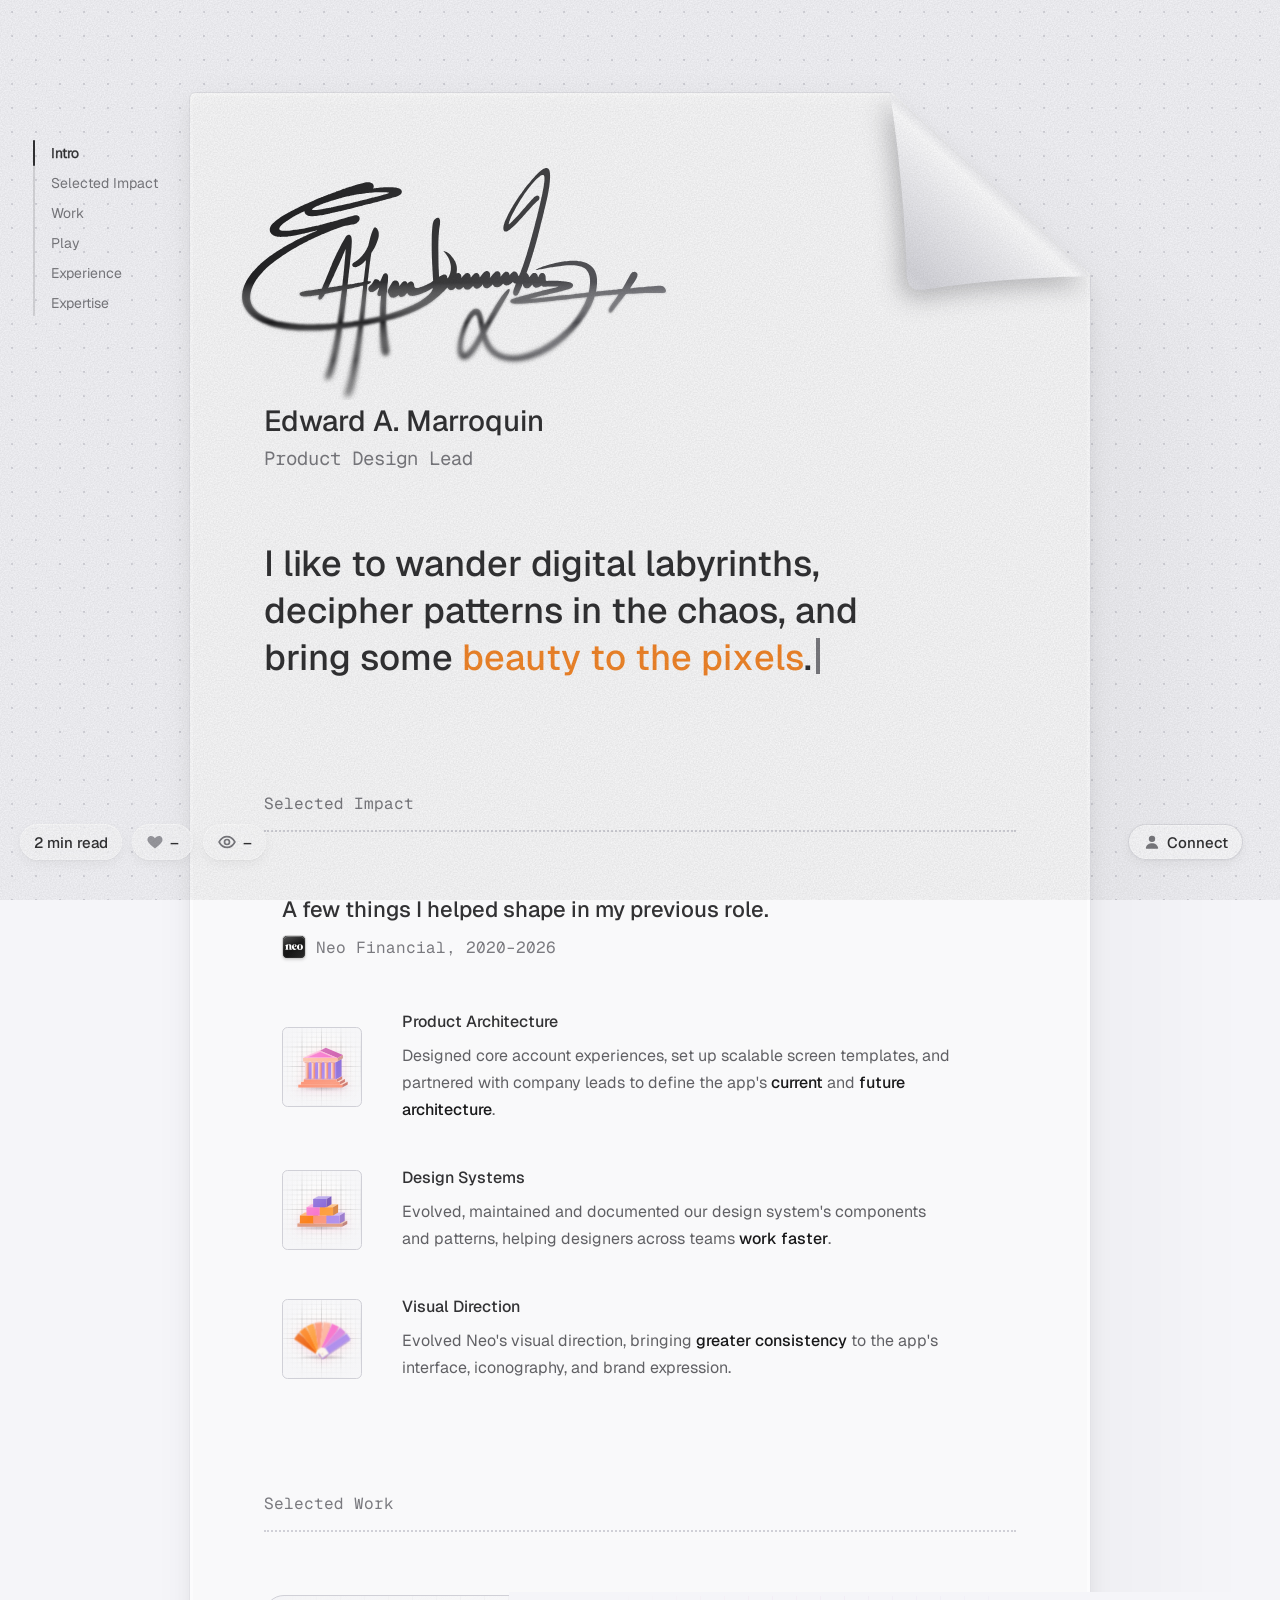
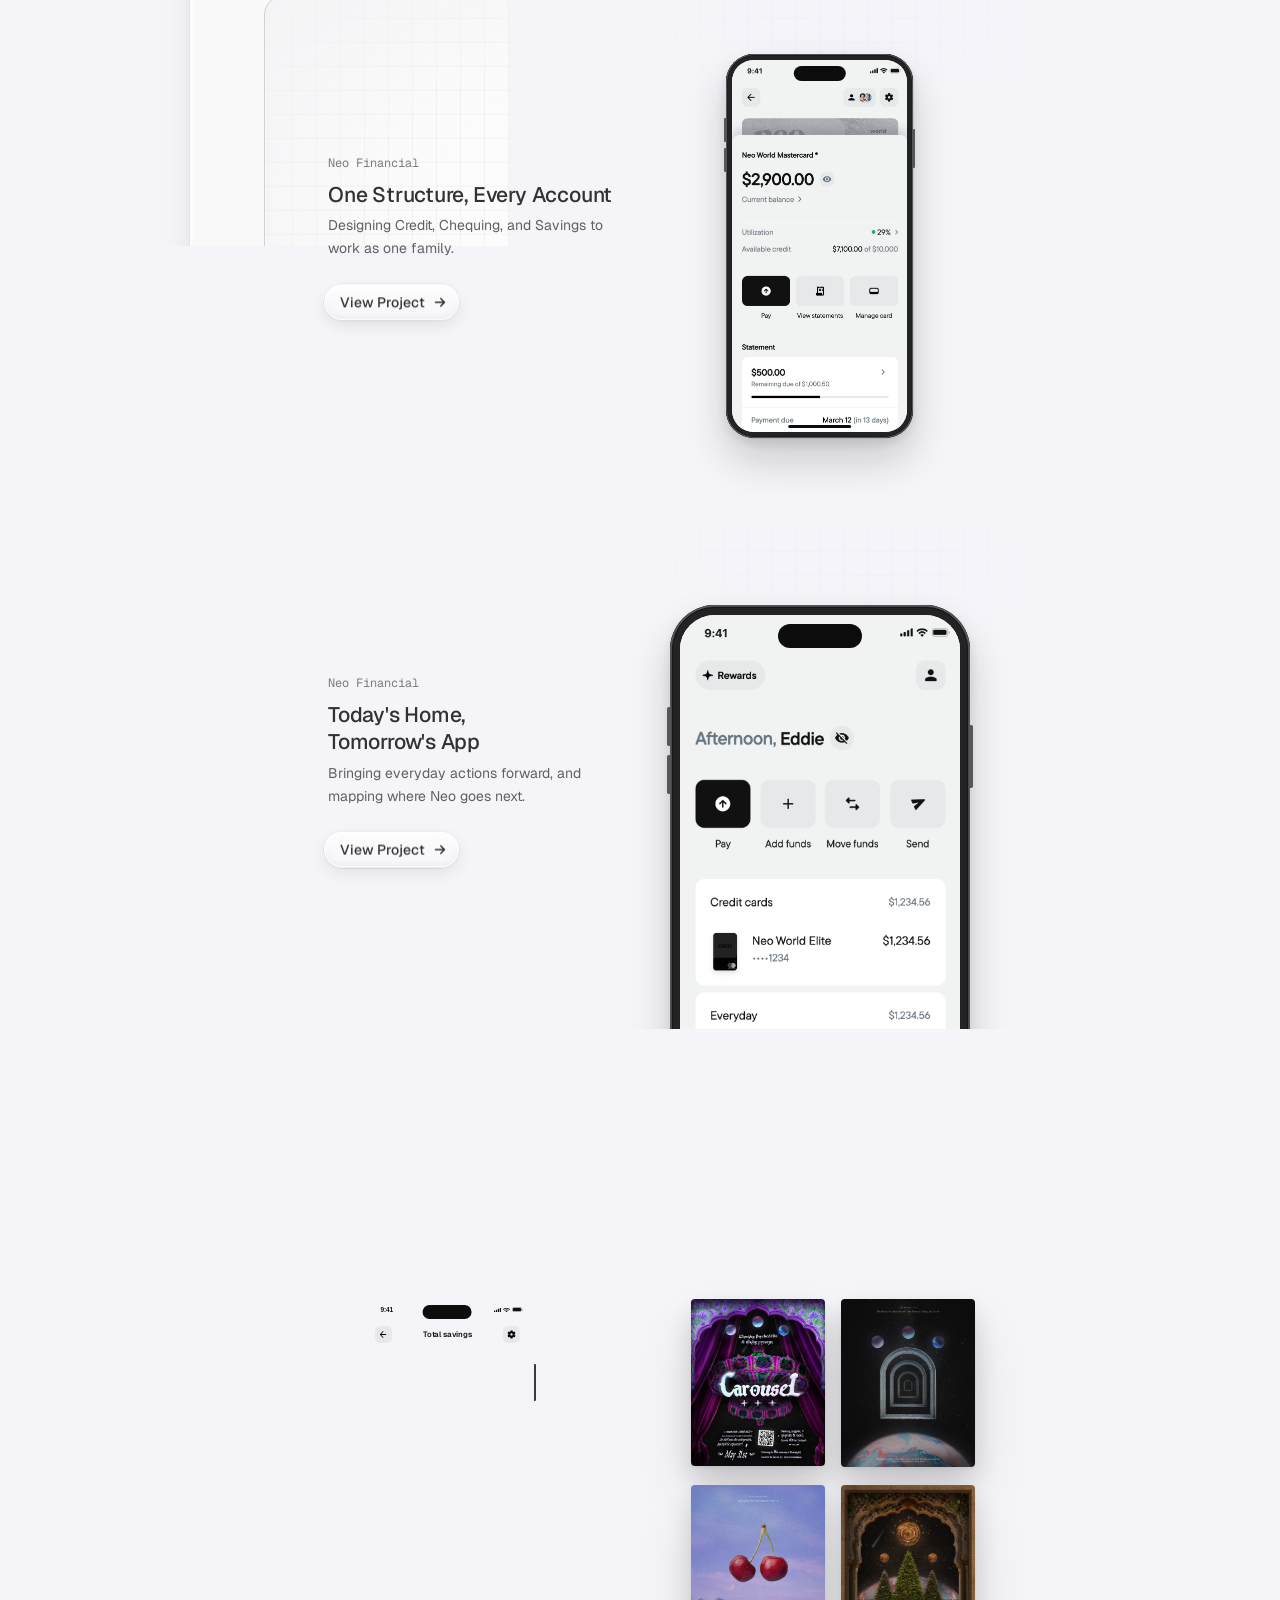
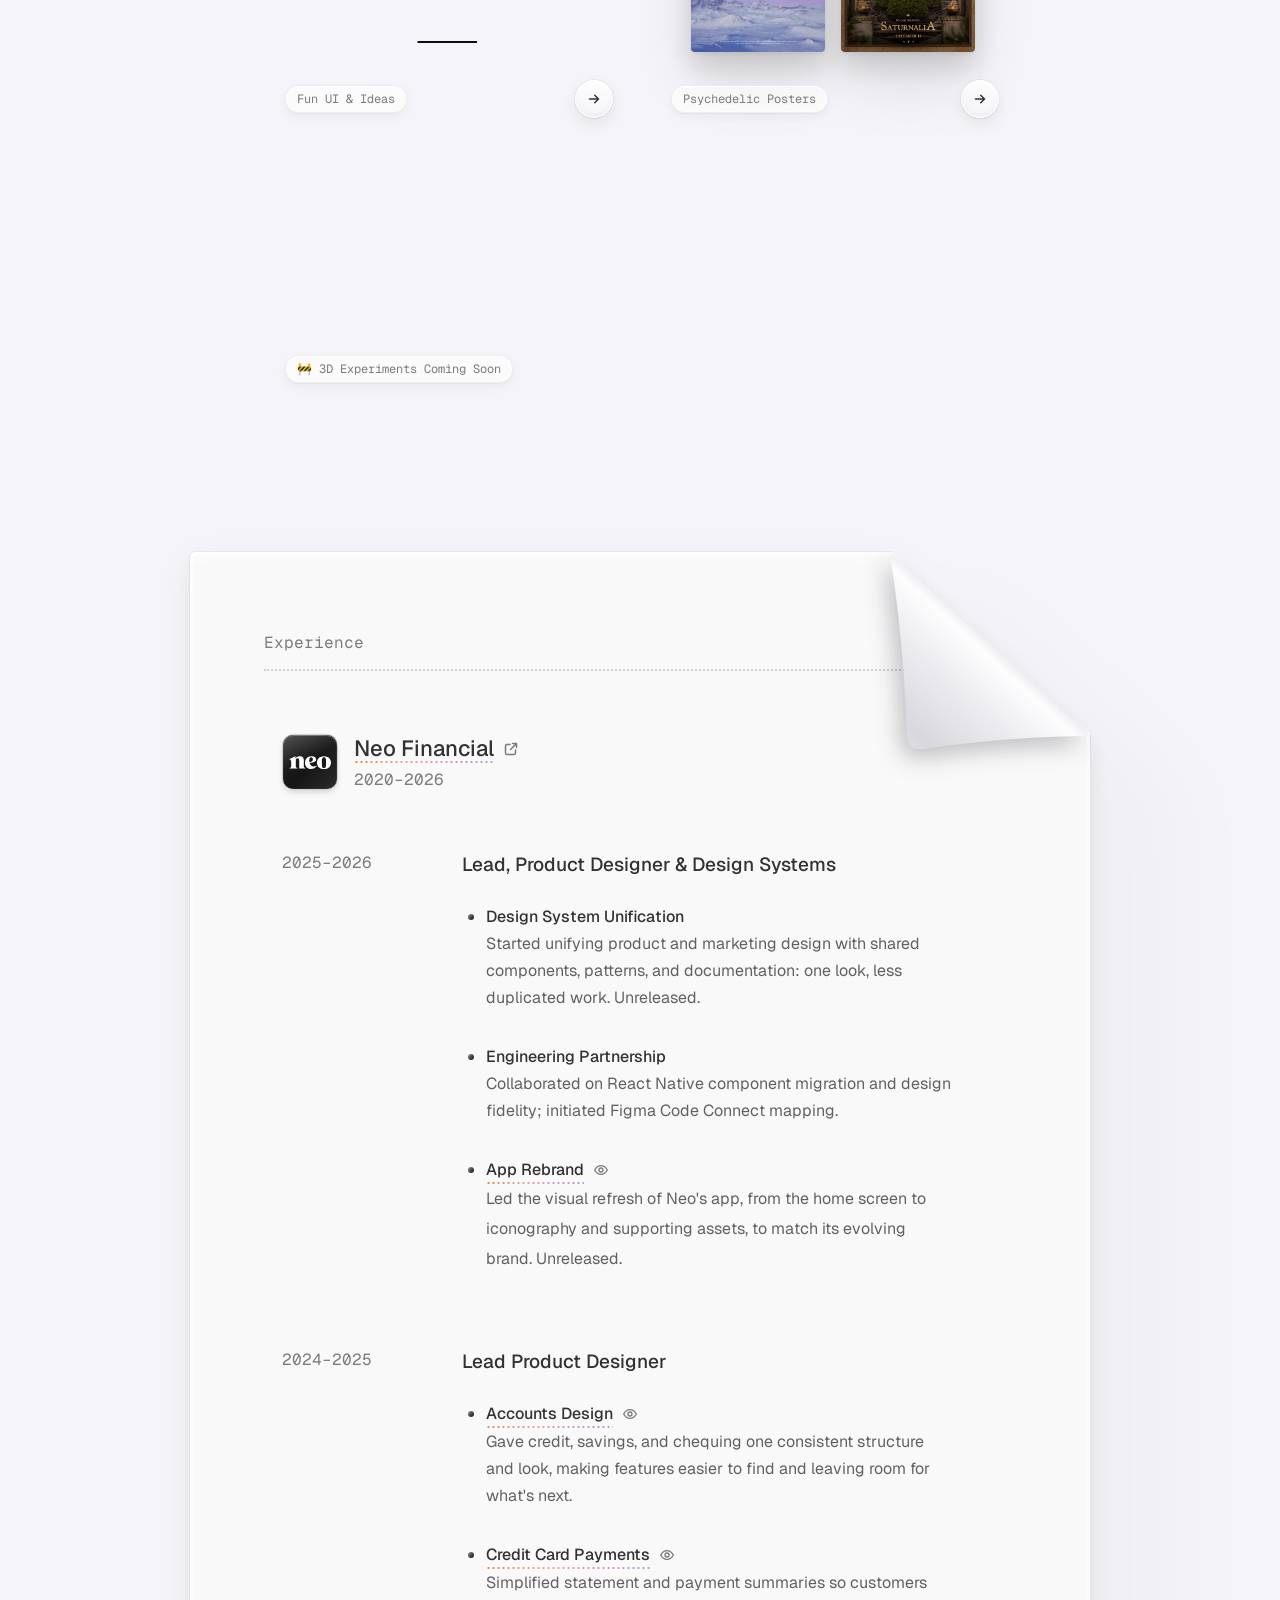
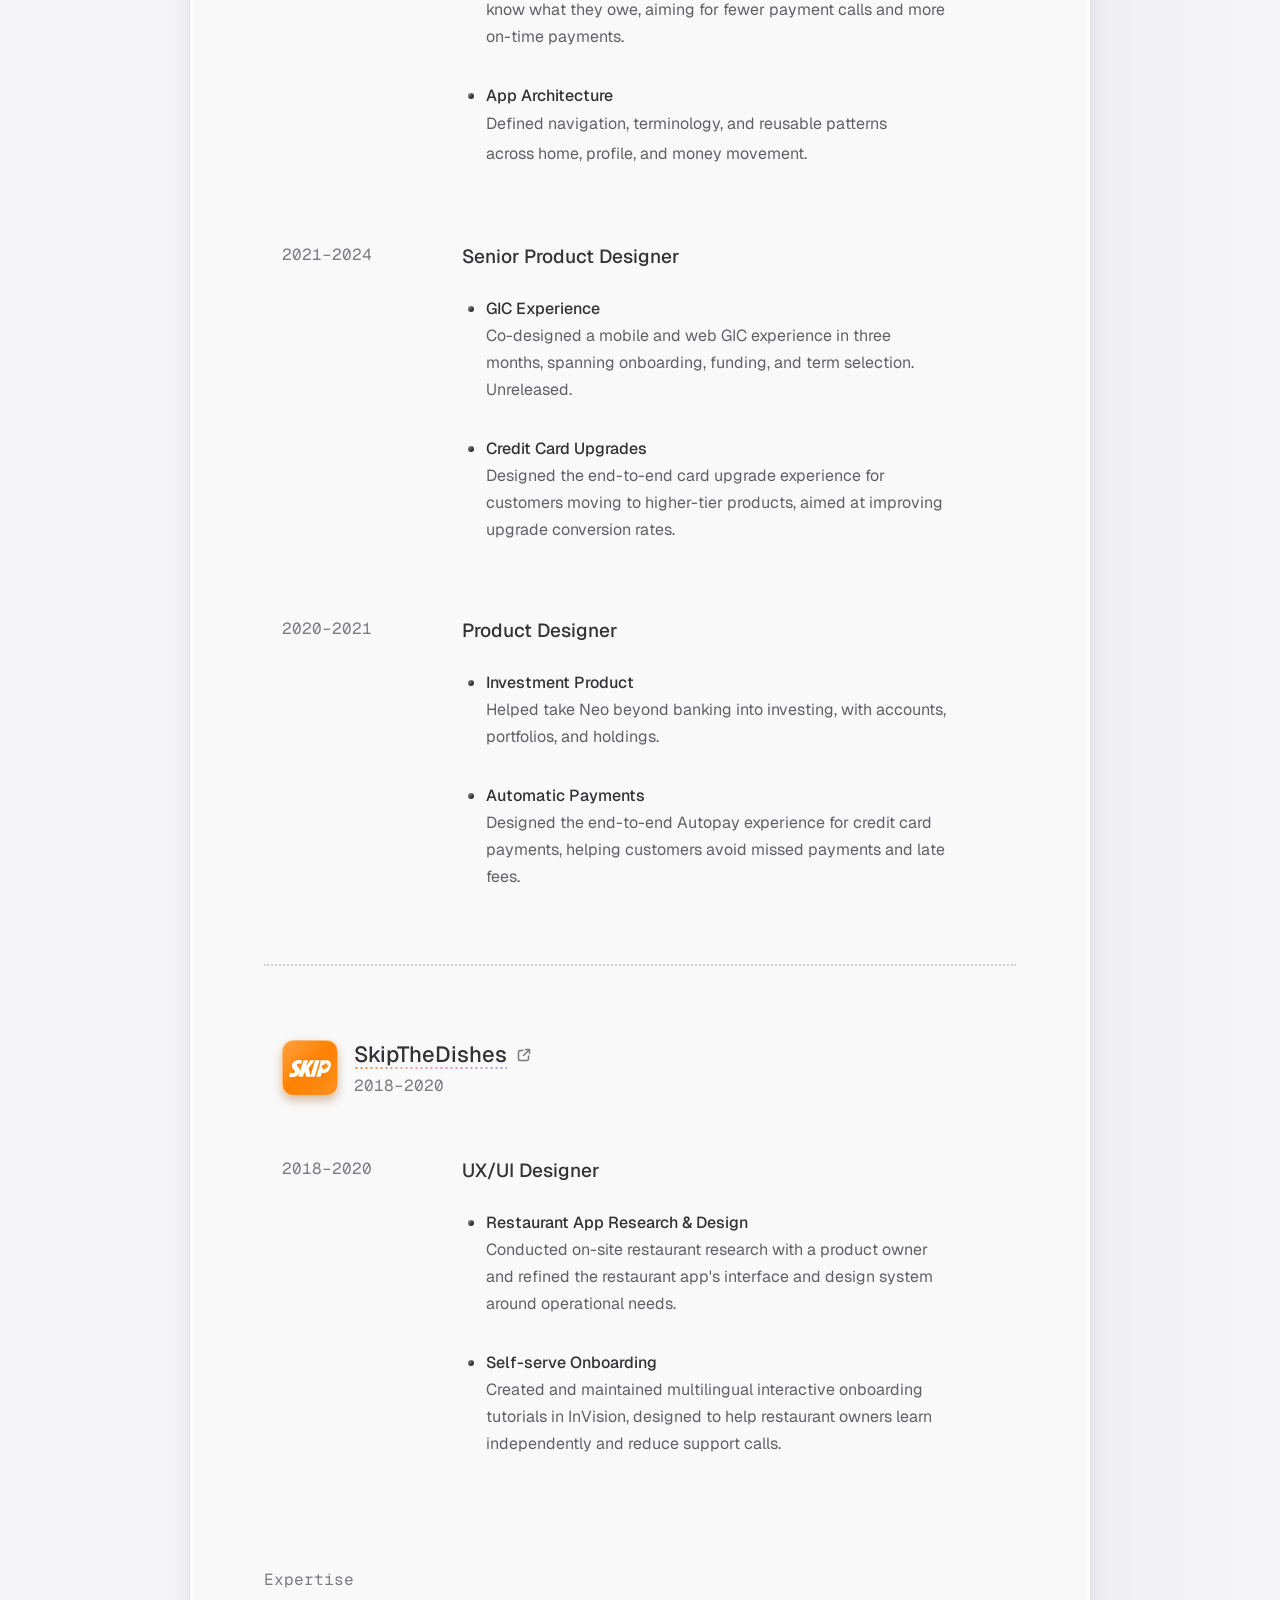
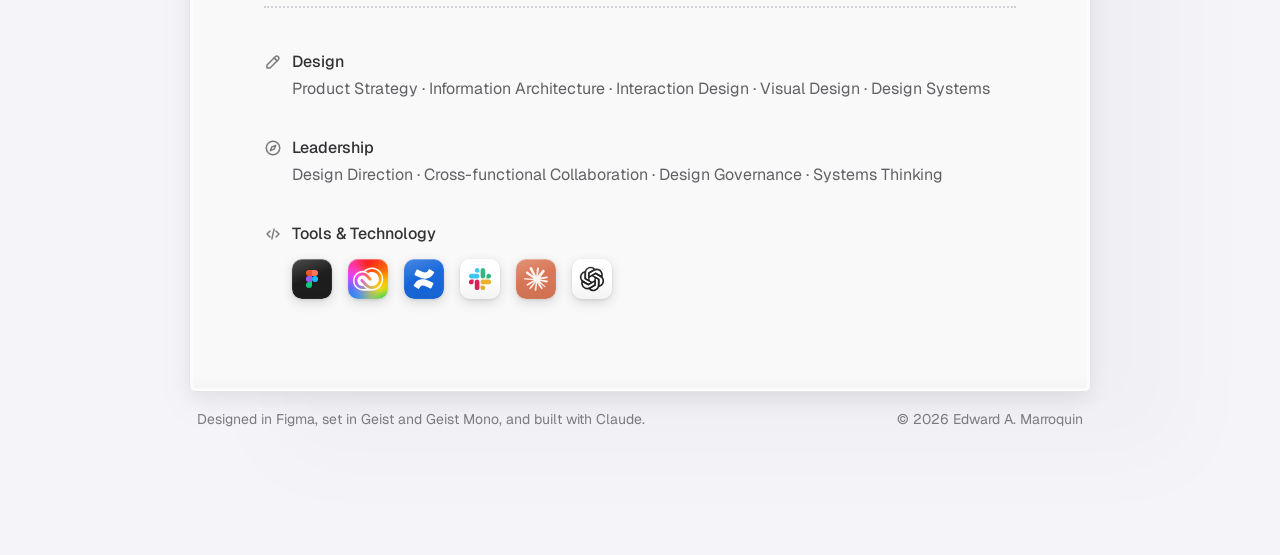
==== index.html @ 28203f9e "Contents menu and pills rise together, 0.9s in, both ways The menu gets its own layer above the movi" ====
<!DOCTYPE html>
<html lang="en" class="page-resume">
<head>
  <meta charset="UTF-8">
  <meta name="viewport" content="width=device-width, initial-scale=1.0">
  <title>Edward A. Marroquin | Product Design Lead</title>
  <meta name="description" content="Edward A. Marroquin is a Product Design Lead with 8+ years across fintech and restaurant technology, shaping information architecture, design systems, and visual direction.">
  <meta name="author" content="Edward A. Marroquin">
  <link rel="canonical" href="https://edmarroquin.design/">
  <meta name="theme-color" content="#f9f9fa">
  <!-- Favicon: a tiny stamp with a serif E -->
  <link rel="icon" href="favicon.svg" type="image/svg+xml">
  <link rel="icon" href="favicon-32.png" type="image/png" sizes="32x32">
  <link rel="apple-touch-icon" href="apple-touch-icon.png">
  <!-- Link previews (Messages, Slack, social): the hidden stamp on the page background -->
  <meta property="og:type" content="profile">
  <meta property="og:site_name" content="Edward A. Marroquin">
  <meta property="og:locale" content="en_CA">
  <meta property="og:url" content="https://edmarroquin.design/">
  <meta property="og:title" content="Edward A. Marroquin | Product Design Lead">
  <meta property="og:description" content="Product Design Lead with 8+ years across fintech and restaurant technology, shaping information architecture, design systems, and visual direction.">
  <meta property="profile:first_name" content="Edward">
  <meta property="profile:last_name" content="Marroquin">
  <meta property="og:image" content="https://edmarroquin.design/images/og-stamp.jpg">
  <meta property="og:image:width" content="1200">
  <meta property="og:image:height" content="630">
  <meta property="og:image:alt" content="A vintage-style Canadian postage stamp reading “Design is rad” and “Canada is cool”, with a retro computer glowing in a purple forest and Edward A. Marroquin’s signature.">
  <meta name="twitter:card" content="summary_large_image">
  <meta name="twitter:title" content="Edward A. Marroquin | Product Design Lead">
  <meta name="twitter:description" content="Product Design Lead with 8+ years across fintech and restaurant technology, shaping information architecture, design systems, and visual direction.">
  <meta name="twitter:image" content="https://edmarroquin.design/images/og-stamp.jpg">
  <!-- Structured data: tells search engines who this page is about -->
  <script type="application/ld+json">
  {
    "@context": "https://schema.org",
    "@type": "ProfilePage",
    "url": "https://edmarroquin.design/",
    "name": "Edward A. Marroquin | Product Design Lead",
    "dateModified": "2026-11-02",
    "mainEntity": {
      "@type": "Person",
      "name": "Edward A. Marroquin",
      "alternateName": "Ed Marroquin",
      "jobTitle": "Product Design Lead",
      "url": "https://edmarroquin.design/",
      "image": "https://edmarroquin.design/images/og-stamp.jpg",
      "sameAs": ["https://www.linkedin.com/in/ed-marroquin"],
      "knowsAbout": ["Product Design", "Information Architecture", "Interaction Design", "Visual Design", "Design Systems", "Product Strategy"]
    }
  }
  </script>
  <link rel="preconnect" href="https://fonts.googleapis.com">
  <link rel="preconnect" href="https://fonts.gstatic.com" crossorigin>
  <link href="https://fonts.googleapis.com/css2?family=Geist:wght@400;500;600;700&family=Geist+Mono:wght@400&display=swap" rel="stylesheet">
  <link rel="stylesheet" href="style.css?v=890">  <!-- bump the number after changing style.css so browsers load the new version -->
  <!-- Loading screen: hide the page until it's revealed (see "Loading screen" in style.css).
       Set here, before anything draws, so the page never flashes in first. -->
  <script>
    (function () {
      // Coming back from a case study skips the loading screen
      var returning = false;
      try {
        returning = sessionStorage.getItem("from-case-study") === "1";
        sessionStorage.removeItem("from-case-study");
      } catch (e) {}
      document.documentElement.classList.add(returning ? "is-returning" : "is-loading");
    })();
    if ("scrollRestoration" in history) history.scrollRestoration = "manual";
    window.loadStart = performance.now();
  </script>
  <script src="page-transitions.js?v=54"></script>
  <!-- Hold the first paint until the page is parsed, so a page transition has the whole page to animate -->
  <link rel="expect" href="#page-end" blocking="render">
  <link rel="preload" href="images/stamp.webp?v=2" as="image" fetchpriority="high">
</head>
<body>

  <!-- ===== Loading screen: the stamp sways while the bar fills, then the page comes in ===== -->
  <div class="loader" role="status" aria-label="Loading">
    <div class="loader-stamp">
      <img src="images/stamp.webp?v=2" width="1604" height="1344" alt="" loading="lazy" decoding="async">
      <span class="loader-shine" aria-hidden="true"></span>
    </div>
    <div class="loader-bar" aria-hidden="true"><span></span></div>
    <p class="loader-text">Loading</p>
  </div>

  <!-- Dot grid background with a cursor spotlight (see "Dot grid" in style.css) -->
  <div class="dot-grid" aria-hidden="true"></div>

  <!-- Reading progress line across the top of the window -->
  <div class="reading-progress" aria-hidden="true"></div>

  <!-- Progressive blur at the top of the window (see "Top blur" in style.css) -->
  <div class="top-blur" aria-hidden="true"><div></div><div></div><div></div><div></div></div>

  <!-- ===== Contents: a small list beside the paper (wide screens only) that
       jumps to each section and marks the one being read ===== -->
  <nav class="page-toc" aria-label="On this page">
    <ul>
      <li><a href="#intro">Intro</a></li>
      <li><a href="#selected-work">Selected Impact</a></li>
      <li><a href="#case-studies">Work</a></li>
      <li><a href="#fun">Play</a></li>
      <li><a href="#experience">Experience</a></li>
      <li><a href="#expertise">Expertise</a></li>
    </ul>
  </nav>

  <main class="resume-wrap">

    <!-- ===== Resume "paper" =====
         To add a role, copy one <article class="role">...</article> block and edit it.
         To add a company, copy a whole <section class="company">...</section> block. -->
    <div class="resume-frame">
      <!-- The card's shadow (see "resume-shadow" in style.css) -->
      <div class="resume-shadow" aria-hidden="true"></div>
    <article class="resume" id="intro">
      <!-- Folded top-right corner (see "Folded corner" in style.css); hovering it lifts the fold -->
      <!-- A stamp tucked under the fold: it peeks out when the fold lifts, and
           clicking it (or the fold) opens it full size (see "Stamp" in style.css) -->
      <span class="stamp-pocket">
        <button class="stamp" type="button" aria-label="Open the hidden stamp" aria-haspopup="dialog" aria-controls="stamp-lightbox">
          <img src="images/stamp.webp?v=2" width="1604" height="1344" alt="" loading="lazy" decoding="async">
        </button>
      </span>
      <span class="fold" aria-hidden="true"><span class="fold-flap"></span></span>

      <header class="resume-intro">
        <!-- Signature with a progressive blur: the same image stacked 4 times,
             each copy blurred more and shown only in its band of the lower half -->
        <div class="resume-signature resume-signature-v2">
          <img src="images/signature-v2.svg" width="1394" height="762" alt="Edward Marroquin's signature" loading="lazy" decoding="async">
          <img class="blur-1" src="images/signature-v2.svg" width="1394" height="762" alt="" aria-hidden="true" loading="lazy" decoding="async">
          <img class="blur-2" src="images/signature-v2.svg" width="1394" height="762" alt="" aria-hidden="true" loading="lazy" decoding="async">
          <img class="blur-3" src="images/signature-v2.svg" width="1394" height="762" alt="" aria-hidden="true" loading="lazy" decoding="async">
          <!-- A band of light that sweeps across the ink once the headline's wave has played -->
          <span class="signature-shimmer" aria-hidden="true"></span>
        </div>
        <h1 class="resume-name">Edward A. Marroquin</h1>
        <p class="resume-title">Product Design Lead</p>
      </header>

      <p class="resume-statement resume-statement-v2">
        I like to wander digital labyrinths, decipher patterns in the chaos, and
        bring some <span class="soft gradient-text">beauty to the pixels</span>.<span class="text-cursor" aria-hidden="true"></span>
      </p>

      <h2 class="resume-label" id="selected-work">Selected Impact</h2>

      <hr class="resume-divider">

      <!-- Selected work: copy one <article class="work-item">...</article> to add another.
           An avatar goes first in the item (div.work-avatar): an illustrated,
           animated tile. Styles under "Avatar concepts" in style.css -->
      <div class="work-list">
        <div class="work-intro">
          <p class="work-intro-title">A few things I helped shape in my previous role.</p>
          <p class="work-context">
            <span class="avatar" aria-hidden="true"><img src="images/neo-logo.svg" width="66" height="20" alt="" loading="lazy" decoding="async"></span>
            Neo Financial, 2020–2026
          </p>
        </div>

        <article class="work-item">
          <div class="work-avatar" role="img" aria-label="A classical bank, drawn as a blueprint and filled in"><span class="tv-tile tv-sm" data-v="render"><svg class="tv-art tv-blue tv-grad" viewBox="0 12 200 180" aria-hidden="true"><defs><radialGradient id="pa4-shadow" cx="0.5" cy="0.5" r="0.5"><stop offset="0" stop-color="#2a2a2e" stop-opacity="0.2"/><stop offset="1" stop-color="#2a2a2e" stop-opacity="0"/></radialGradient><linearGradient id="pa4-shaft" x1="0" x2="1"><stop offset="0" stop-color="#ffece4"/><stop offset="0.45" stop-color="#f7b9a2"/><stop offset="1" stop-color="#df8274"/></linearGradient><linearGradient id="pa4-fade" x1="0" y1="0" x2="0" y2="1"><stop offset="0" stop-color="#fff" stop-opacity="0"/><stop offset="0.12" stop-color="#fff"/><stop offset="1" stop-color="#fff"/></linearGradient><mask id="pa4-mask" maskUnits="userSpaceOnUse" x="-20" y="-20" width="240" height="240"><rect class="tv-rise" x="-20" y="-20" width="240" height="240" fill="url(#pa4-fade)"/></mask></defs><g class="tv-render" mask="url(#pa4-mask)"><ellipse class="t-ground" cx="102" cy="160" rx="78" ry="9" fill="url(#pa4-shadow)"/><g class="tp tp-s1"><polygon class="t-step t-top" points="30,150 158,150 174,141 46,141" style="fill: #fcdccf"/><polygon class="t-step t-side" points="158,150 174,141 174,149 158,158" style="fill: #c97d74"/><rect class="t-step t-front" x="30" y="150" width="128" height="8" style="fill: #f39980"/></g><g class="tp tp-s2"><polygon class="t-step t-top" points="38,142 150,142 166,133 54,133" style="fill: #fcdccf"/><polygon class="t-step t-side" points="150,142 166,133 166,141 150,150" style="fill: #c97d74"/><rect class="t-step t-front" x="38" y="142" width="112" height="8" style="fill: #f39980"/></g><g class="tp tp-s3"><polygon class="t-step t-top" points="46,134 142,134 158,125 62,125" style="fill: #fcdccf"/><polygon class="t-step t-side" points="142,134 158,125 158,133 142,142" style="fill: #c97d74"/><rect class="t-step t-front" x="46" y="134" width="96" height="8" style="fill: #f39980"/></g><g class="tp tp-cella"><polygon class="t-cella-side" points="140,84 156,75 156,125 140,134" style="fill: #8a6fd0"/><rect class="t-cella" x="50" y="84" width="90" height="50" style="fill: #aa8ce3"/></g><g class="tp tp-col" style="--i: 0"><rect class="t-base" x="48" y="132" width="14" height="2.5" style="fill: #f1b39f"/><rect class="t-shaft" x="50" y="86" width="10" height="46" style="fill: url(#pa4-shaft)"/><rect class="t-cap" x="48" y="82" width="14" height="4" style="fill: #f1b39f"/></g><g class="tp tp-col" style="--i: 1"><rect class="t-base" x="67" y="132" width="14" height="2.5" style="fill: #f1b39f"/><rect class="t-shaft" x="69" y="86" width="10" height="46" style="fill: url(#pa4-shaft)"/><rect class="t-cap" x="67" y="82" width="14" height="4" style="fill: #f1b39f"/></g><g class="tp tp-col" style="--i: 2"><rect class="t-base" x="86" y="132" width="14" height="2.5" style="fill: #f1b39f"/><rect class="t-shaft" x="88" y="86" width="10" height="46" style="fill: url(#pa4-shaft)"/><rect class="t-cap" x="86" y="82" width="14" height="4" style="fill: #f1b39f"/></g><g class="tp tp-col" style="--i: 3"><rect class="t-base" x="105" y="132" width="14" height="2.5" style="fill: #f1b39f"/><rect class="t-shaft" x="107" y="86" width="10" height="46" style="fill: url(#pa4-shaft)"/><rect class="t-cap" x="105" y="82" width="14" height="4" style="fill: #f1b39f"/></g><g class="tp tp-col" style="--i: 4"><rect class="t-base" x="124" y="132" width="14" height="2.5" style="fill: #f1b39f"/><rect class="t-shaft" x="126" y="86" width="10" height="46" style="fill: url(#pa4-shaft)"/><rect class="t-cap" x="124" y="82" width="14" height="4" style="fill: #f1b39f"/></g><g class="tp tp-ent"><polygon class="t-ent t-top" points="44,72 144,72 160,63 60,63" style="fill: #fde4d8"/><polygon class="t-ent t-side" points="144,72 160,63 160,73 144,82" style="fill: #cc9a93"/><rect class="t-ent t-front" x="44" y="72" width="100" height="10" style="fill: #f7bfa9"/></g><g class="tp tp-ped"><polygon class="t-roof-l" points="44,72 94,51 110,42 60,63" style="fill: #f9c6dd"/><polygon class="t-roof-r" points="94,51 144,72 160,63 110,42" style="fill: #ca6baf"/><polygon class="t-ped" points="44,72 144,72 94,51" style="fill: #f6b6d8"/><polygon class="t-ped-in" points="58,69.5 130,69.5 94,54.5" style="fill: #ee7dc9"/></g></g><g class="tv-lines"><g class="tp tp-s1"><polygon class="t-step t-top" points="30,150 158,150 174,141 46,141" pathLength="1"/><polygon class="t-step t-side" points="158,150 174,141 174,149 158,158" pathLength="1"/><rect class="t-step t-front" x="30" y="150" width="128" height="8" pathLength="1"/></g><g class="tp tp-s2"><polygon class="t-step t-top" points="38,142 150,142 166,133 54,133" pathLength="1"/><polygon class="t-step t-side" points="150,142 166,133 166,141 150,150" pathLength="1"/><rect class="t-step t-front" x="38" y="142" width="112" height="8" pathLength="1"/></g><g class="tp tp-s3"><polygon class="t-step t-top" points="46,134 142,134 158,125 62,125" pathLength="1"/><polygon class="t-step t-side" points="142,134 158,125 158,133 142,142" pathLength="1"/><rect class="t-step t-front" x="46" y="134" width="96" height="8" pathLength="1"/></g><g class="tp tp-cella"><polygon class="t-cella-side" points="140,84 156,75 156,125 140,134" pathLength="1"/><rect class="t-cella" x="50" y="84" width="90" height="50" pathLength="1"/></g><g class="tp tp-col" style="--i: 0"><rect class="t-base" x="48" y="132" width="14" height="2.5" pathLength="1"/><rect class="t-shaft" x="50" y="86" width="10" height="46" pathLength="1"/><rect class="t-cap" x="48" y="82" width="14" height="4" pathLength="1"/></g><g class="tp tp-col" style="--i: 1"><rect class="t-base" x="67" y="132" width="14" height="2.5" pathLength="1"/><rect class="t-shaft" x="69" y="86" width="10" height="46" pathLength="1"/><rect class="t-cap" x="67" y="82" width="14" height="4" pathLength="1"/></g><g class="tp tp-col" style="--i: 2"><rect class="t-base" x="86" y="132" width="14" height="2.5" pathLength="1"/><rect class="t-shaft" x="88" y="86" width="10" height="46" pathLength="1"/><rect class="t-cap" x="86" y="82" width="14" height="4" pathLength="1"/></g><g class="tp tp-col" style="--i: 3"><rect class="t-base" x="105" y="132" width="14" height="2.5" pathLength="1"/><rect class="t-shaft" x="107" y="86" width="10" height="46" pathLength="1"/><rect class="t-cap" x="105" y="82" width="14" height="4" pathLength="1"/></g><g class="tp tp-col" style="--i: 4"><rect class="t-base" x="124" y="132" width="14" height="2.5" pathLength="1"/><rect class="t-shaft" x="126" y="86" width="10" height="46" pathLength="1"/><rect class="t-cap" x="124" y="82" width="14" height="4" pathLength="1"/></g><g class="tp tp-ent"><polygon class="t-ent t-top" points="44,72 144,72 160,63 60,63" pathLength="1"/><polygon class="t-ent t-side" points="144,72 160,63 160,73 144,82" pathLength="1"/><rect class="t-ent t-front" x="44" y="72" width="100" height="10" pathLength="1"/></g><g class="tp tp-ped"><polygon class="t-roof-l" points="44,72 94,51 110,42 60,63" pathLength="1"/><polygon class="t-roof-r" points="94,51 144,72 160,63 110,42" pathLength="1"/><polygon class="t-ped" points="44,72 144,72 94,51" pathLength="1"/><polygon class="t-ped-in" points="58,69.5 130,69.5 94,54.5" pathLength="1"/></g></g></svg><span class="tv-glass" aria-hidden="true"></span></span></div>
          <div class="work-text">
            <p class="work-kicker">Product Architecture</p>
            <p class="work-desc">Designed core account experiences, set up scalable screen templates, and partnered with company leads to define the app's <mark class="case-mark case-mark-orange">current</mark> and <mark class="case-mark case-mark-orange">future architecture</mark>.</p>
          </div>
        </article>


        <article class="work-item">
          <div class="work-avatar" role="img" aria-label="A pyramid of building blocks, drawn as a blueprint and filled in"><span class="tv-tile tv-sm" data-v="render"><svg class="tv-art tv-blue tv-grad" viewBox="0.3 11.2 217.4 195.7" aria-hidden="true"><defs><radialGradient id="ds4-shadow" cx="0.5" cy="0.5" r="0.5"><stop offset="0" stop-color="#2a2a2e" stop-opacity="0.2"/><stop offset="1" stop-color="#2a2a2e" stop-opacity="0"/></radialGradient><linearGradient id="ds4-fade" x1="0" y1="0" x2="0" y2="1"><stop offset="0" stop-color="#fff" stop-opacity="0"/><stop offset="0.12" stop-color="#fff"/><stop offset="1" stop-color="#fff"/></linearGradient><mask id="ds4-mask" maskUnits="userSpaceOnUse" x="-20" y="-20" width="240" height="240"><rect class="tv-rise" x="-20" y="-20" width="240" height="240" fill="url(#ds4-fade)"/></mask></defs><g class="tv-render" mask="url(#ds4-mask)"><ellipse cx="102" cy="160" rx="76" ry="8" fill="url(#ds4-shadow)"/><g><polygon points="30,148 172,148 188,139 46,139" style="fill: #e9c6b9"/><polygon points="172,148 188,139 188,149 172,158" style="fill: #ba837b"/><polygon points="30,148 172,148 172,158 30,158" style="fill: #d99c86"/></g><g><polygon points="38,122 80,122 96,113 54,113" style="fill: #f7b883"/><polygon points="80,122 96,113 96,139 80,148" style="fill: #cc7033"/><polygon points="38,122 80,122 80,148 38,148" style="fill: #f1842a"/></g><g><polygon points="80,122 122,122 138,113 96,113" style="fill: #f8c4b5"/><polygon points="122,122 138,113 138,139 122,148" style="fill: #ce8176"/><polygon points="80,122 122,122 122,148 80,148" style="fill: #f39980"/></g><g><polygon points="122,122 164,122 180,113 138,113" style="fill: #cebcef"/><polygon points="164,122 180,113 180,139 164,148" style="fill: #9576c3"/><polygon points="122,122 164,122 164,148 122,148" style="fill: #aa8ce3"/></g><g><polygon points="59,96 101,96 117,87 75,87" style="fill: #f5b4e0"/><polygon points="101,96 117,87 117,113 101,122" style="fill: #ca6baf"/><polygon points="59,96 101,96 101,122 59,122" style="fill: #ee7dc9"/></g><g><polygon points="101,96 143,96 159,87 117,87" style="fill: #f9c896"/><polygon points="143,96 159,87 159,113 143,122" style="fill: #cf864c"/><polygon points="101,96 143,96 143,122 101,122" style="fill: #f5a04a"/></g><g><polygon points="80,70 122,70 138,61 96,61" style="fill: #bbabe4"/><polygon points="122,70 138,61 138,87 122,96" style="fill: #7c60b4"/><polygon points="80,70 122,70 122,96 80,96" style="fill: #8a6fd0"/></g></g><g class="tv-lines"><g><polygon points="30,148 172,148 188,139 46,139" pathLength="1"/><polygon points="172,148 188,139 188,149 172,158" pathLength="1"/><polygon points="30,148 172,148 172,158 30,158" pathLength="1"/></g><g><polygon points="38,122 80,122 96,113 54,113" pathLength="1"/><polygon points="80,122 96,113 96,139 80,148" pathLength="1"/><polygon points="38,122 80,122 80,148 38,148" pathLength="1"/></g><g><polygon points="80,122 122,122 138,113 96,113" pathLength="1"/><polygon points="122,122 138,113 138,139 122,148" pathLength="1"/><polygon points="80,122 122,122 122,148 80,148" pathLength="1"/></g><g><polygon points="122,122 164,122 180,113 138,113" pathLength="1"/><polygon points="164,122 180,113 180,139 164,148" pathLength="1"/><polygon points="122,122 164,122 164,148 122,148" pathLength="1"/></g><g><polygon points="59,96 101,96 117,87 75,87" pathLength="1"/><polygon points="101,96 117,87 117,113 101,122" pathLength="1"/><polygon points="59,96 101,96 101,122 59,122" pathLength="1"/></g><g><polygon points="101,96 143,96 159,87 117,87" pathLength="1"/><polygon points="143,96 159,87 159,113 143,122" pathLength="1"/><polygon points="101,96 143,96 143,122 101,122" pathLength="1"/></g><g><polygon points="80,70 122,70 138,61 96,61" pathLength="1"/><polygon points="122,70 138,61 138,87 122,96" pathLength="1"/><polygon points="80,70 122,70 122,96 80,96" pathLength="1"/></g></g></svg><span class="tv-glass" aria-hidden="true"></span></span></div>
          <div class="work-text">
            <p class="work-kicker">Design Systems</p>
            <p class="work-desc">Evolved, maintained and documented our design system's components and patterns, helping designers across teams <mark class="case-mark case-mark-mustard">work faster</mark>.</p>
          </div>
        </article>




        <article class="work-item">
          <div class="work-avatar" role="img" aria-label="A fan of colour swatches, fanning open as it's drawn and filled in"><span class="tv-tile tv-sm" data-v="render"><svg class="tv-art tv-blue tv-fan tv-grad" viewBox="-8.7 9.2 217.4 195.7" aria-hidden="true"><defs><radialGradient id="vd4-shadow" cx="0.5" cy="0.5" r="0.5"><stop offset="0" stop-color="#2a2a2e" stop-opacity="0.2"/><stop offset="1" stop-color="#2a2a2e" stop-opacity="0"/></radialGradient><linearGradient id="vd4-fade" x1="0" y1="0" x2="0" y2="1"><stop offset="0" stop-color="#fff" stop-opacity="0"/><stop offset="0.12" stop-color="#fff"/><stop offset="1" stop-color="#fff"/></linearGradient><mask id="vd4-mask" maskUnits="userSpaceOnUse" x="-20" y="-20" width="240" height="240"><rect class="tv-rise" x="-20" y="-20" width="240" height="240" fill="url(#vd4-fade)"/></mask></defs><g class="tv-render" mask="url(#vd4-mask)"><ellipse cx="102" cy="160" rx="76" ry="8" fill="url(#vd4-shadow)"/><g class="tf" style="--from: 0deg; --i: 0"><polygon points="13.5,102.27 25.8,84.03 115.34,144.42 103.04,162.66" style="fill: #bc582c"/><polygon points="10.95,103.2 23.25,84.96 112.78,145.35 100.48,163.59" style="fill: #fbf5ee"/><polygon points="10.95,103.2 23.25,84.96 91.23,130.82 78.93,149.05" style="fill: #e2681f"/></g><g class="tf" style="--from: -16deg; --i: 1"><polygon points="30.01,80.28 46.86,66.14 116.28,148.87 99.43,163.01" style="fill: #c76e34"/><polygon points="27.29,80.47 44.15,66.32 113.57,149.06 96.72,163.2" style="fill: #fbf5ee"/><polygon points="27.29,80.47 44.15,66.32 96.86,129.14 80,143.28" style="fill: #f1842a"/></g><g class="tf" style="--from: -32deg; --i: 2"><polygon points="51.94,63.69 72.04,54.74 115.96,153.4 95.87,162.35" style="fill: #ca824c"/><polygon points="49.28,63.12 69.38,54.17 113.3,152.83 93.2,161.78" style="fill: #fbf5ee"/><polygon points="49.28,63.12 69.38,54.17 102.73,129.08 82.63,138.03" style="fill: #f5a04a"/></g><g class="tf" style="--from: -48deg; --i: 3"><polygon points="77.59,53.78 99.38,50.72 114.41,157.67 92.62,160.73" style="fill: #c97d74"/><polygon points="75.19,52.5 96.98,49.44 112.01,156.39 90.22,159.45" style="fill: #fbf5ee"/><polygon points="75.19,52.5 96.98,49.44 108.39,130.64 86.6,133.71" style="fill: #f39980"/></g><g class="tf" style="--from: -64deg; --i: 4"><polygon points="104.98,51.33 126.77,54.39 111.74,161.34 89.95,158.28" style="fill: #cb9591"/><polygon points="103.02,49.44 124.81,52.5 109.78,159.45 87.99,156.39" style="fill: #fbf5ee"/><polygon points="103.02,49.44 124.81,52.5 113.4,133.71 91.61,130.64" style="fill: #f6b9a6"/></g><g class="tf" style="--from: -80deg; --i: 5"><polygon points="131.98,56.53 152.08,65.48 108.15,164.14 88.06,155.19" style="fill: #c568ab"/><polygon points="130.62,54.17 150.72,63.12 106.8,161.78 86.7,152.83" style="fill: #fbf5ee"/><polygon points="130.62,54.17 150.72,63.12 117.37,138.03 97.27,129.08" style="fill: #ee7dc9"/></g><g class="tf" style="--from: -96deg; --i: 6"><polygon points="156.51,68.96 173.36,83.11 103.94,165.84 87.09,151.7" style="fill: #b272b6"/><polygon points="155.85,66.32 172.71,80.47 103.28,163.2 86.43,149.06" style="fill: #fbf5ee"/><polygon points="155.85,66.32 172.71,80.47 120,143.28 103.14,129.14" style="fill: #d58ad8"/></g><g class="tf" style="--from: -112deg; --i: 7"><polygon points="176.66,87.68 188.96,105.92 99.42,166.31 87.12,148.07" style="fill: #9274bf"/><polygon points="176.75,84.96 189.05,103.2 99.52,163.59 87.22,145.35" style="fill: #fbf5ee"/><polygon points="176.75,84.96 189.05,103.2 121.07,149.05 108.77,130.82" style="fill: #aa8ce3"/></g><g class="tf-rivet"><polygon points="103.2,150 102.263,152.263 100,153.2 97.7373,152.263 96.8,150 97.7373,147.737 100,146.8 102.263,147.737" style="fill: #e9d9cc"/></g></g><g class="tv-lines"><g class="tf" style="--from: 0deg; --i: 0"><polygon points="13.5,102.27 25.8,84.03 115.34,144.42 103.04,162.66" pathLength="1"/><polygon points="10.95,103.2 23.25,84.96 112.78,145.35 100.48,163.59" pathLength="1"/><polygon points="10.95,103.2 23.25,84.96 91.23,130.82 78.93,149.05" pathLength="1"/></g><g class="tf" style="--from: -16deg; --i: 1"><polygon points="30.01,80.28 46.86,66.14 116.28,148.87 99.43,163.01" pathLength="1"/><polygon points="27.29,80.47 44.15,66.32 113.57,149.06 96.72,163.2" pathLength="1"/><polygon points="27.29,80.47 44.15,66.32 96.86,129.14 80,143.28" pathLength="1"/></g><g class="tf" style="--from: -32deg; --i: 2"><polygon points="51.94,63.69 72.04,54.74 115.96,153.4 95.87,162.35" pathLength="1"/><polygon points="49.28,63.12 69.38,54.17 113.3,152.83 93.2,161.78" pathLength="1"/><polygon points="49.28,63.12 69.38,54.17 102.73,129.08 82.63,138.03" pathLength="1"/></g><g class="tf" style="--from: -48deg; --i: 3"><polygon points="77.59,53.78 99.38,50.72 114.41,157.67 92.62,160.73" pathLength="1"/><polygon points="75.19,52.5 96.98,49.44 112.01,156.39 90.22,159.45" pathLength="1"/><polygon points="75.19,52.5 96.98,49.44 108.39,130.64 86.6,133.71" pathLength="1"/></g><g class="tf" style="--from: -64deg; --i: 4"><polygon points="104.98,51.33 126.77,54.39 111.74,161.34 89.95,158.28" pathLength="1"/><polygon points="103.02,49.44 124.81,52.5 109.78,159.45 87.99,156.39" pathLength="1"/><polygon points="103.02,49.44 124.81,52.5 113.4,133.71 91.61,130.64" pathLength="1"/></g><g class="tf" style="--from: -80deg; --i: 5"><polygon points="131.98,56.53 152.08,65.48 108.15,164.14 88.06,155.19" pathLength="1"/><polygon points="130.62,54.17 150.72,63.12 106.8,161.78 86.7,152.83" pathLength="1"/><polygon points="130.62,54.17 150.72,63.12 117.37,138.03 97.27,129.08" pathLength="1"/></g><g class="tf" style="--from: -96deg; --i: 6"><polygon points="156.51,68.96 173.36,83.11 103.94,165.84 87.09,151.7" pathLength="1"/><polygon points="155.85,66.32 172.71,80.47 103.28,163.2 86.43,149.06" pathLength="1"/><polygon points="155.85,66.32 172.71,80.47 120,143.28 103.14,129.14" pathLength="1"/></g><g class="tf" style="--from: -112deg; --i: 7"><polygon points="176.66,87.68 188.96,105.92 99.42,166.31 87.12,148.07" pathLength="1"/><polygon points="176.75,84.96 189.05,103.2 99.52,163.59 87.22,145.35" pathLength="1"/><polygon points="176.75,84.96 189.05,103.2 121.07,149.05 108.77,130.82" pathLength="1"/></g></g></svg><span class="tv-glass" aria-hidden="true"></span></span></div>
          <div class="work-text">
            <p class="work-kicker">Visual Direction</p>
            <p class="work-desc">Evolved Neo's visual direction, bringing <mark class="case-mark case-mark-plum">greater consistency</mark> to the app's interface, iconography, and brand expression.</p>
          </div>
        </article>



      </div>

      <h2 class="resume-label" id="case-studies">Selected Work</h2>

      <hr class="resume-divider">

      <!-- Case studies: copy one <article class="case-item">...</article> to add another.
           "case-list-v2" = full-width covers with the text in the corner;
           remove it to go back to Case Study V1 (two columns, text below). -->
      <div class="case-list case-list-v2">
        <article class="case-item">
          <!-- Cover animation (case-anim.js): the credit account design,
               built in HTML (copied from the case study's showcase), tips into
               an isometric view as its skeleton and back, on a loop while on
               screen; the button pauses and resumes it -->
          <div class="case-image case-media case-anim" data-zones='{"settings":[59.98,315.02,39.99,39.99],"card":[123.98,19.99,334.96,36.01],"balance":[192.97,20.99,333.02,221.45],"actions":[462.42,20.99,333.02,93.48],"details":[603.89,20.99,333.02,160.28]}' role="img" aria-label="Neo accounts design: the credit account, and the layout blocks underneath it">
            <div class="case-anim-stage" aria-hidden="true">
              <div class="case-anim-rig">
                <div class="case-anim-phone"><div class="phone-mock-body"><div class="phone-mock-screen">
                  <!-- The credit account, rendered to an image so its typeface
                       (TT Commons) shows in every browser -->
                  <img class="case-anim-shot" src="images/cover-accounts.jpg" width="698" height="1485" alt="" loading="lazy" decoding="async">
                </div></div></div>
              </div>
            </div>
            <a class="case-image-link" href="accounts-architecture" tabindex="-1" aria-hidden="true"></a>
          </div>
          <div class="case-text">
            <p class="case-tag">Neo Financial</p>
            <h3 class="case-title">One Structure, Every Account</h3>
            <p class="case-desc">Designing Credit, Chequing, and Savings to work as one&nbsp;family.</p>
            <a class="glass-button" href="accounts-architecture">View Project</a>
          </div>
        </article>
        <article class="case-item">
          <!-- Cover: the new Accounts tab (the same HTML screen as the case
               study's hero), still, on the case studies' light grid -->
          <div class="case-image case-media case-ht" data-parts=".bk-part" role="img" aria-label="Home tab refresh: the new Home tab through a day, the greeting rolling from morning to evening and the rewards pill lighting up">
            <div class="ht-phone" aria-hidden="true"><div class="phone-mock-body"><div class="phone-mock-screen"><!-- The new Accounts tab, built in HTML from the Figma frame (Portfolio Screens, 23:15583) --><!-- The new Home tab, each part rendered to an image (TT Commons in every browser) and placed where it sat, so the blueprint build still draws and renders them one by one --><div class="ht-app ht-baked"><span class="ht-baked-header"></span><span class="ht-baked-status" style="--t: 0; --l: 0; --w: 375; --h: 43.98"><img src="images/cover-home/status.png" style="--it: 0; --il: 0; --iw: 375; --ih: 43.98" alt="" loading="lazy" decoding="async"></span><span class="bk-part" style="--t: 59.97; --l: 19.99; --w: 93.98; --h: 39.98"><img src="images/cover-home/rewards.png" style="--it: -3; --il: -3; --iw: 99.98; --ih: 45.98" alt="" loading="lazy" decoding="async"></span><span class="bk-part" style="--t: 59.97; --l: 315.02; --w: 39.98; --h: 39.98"><img src="images/cover-home/profile.png" style="--it: -3; --il: -3; --iw: 45.98; --ih: 45.98" alt="" loading="lazy" decoding="async"></span><span class="bk-part" style="--t: 147.98; --l: 19.99; --w: 335.02; --h: 31.98"><img src="images/cover-home/greeting.png" style="--it: -3; --il: -3; --iw: 341.02; --ih: 37.98" alt="" loading="lazy" decoding="async"></span><span class="bk-part" style="--t: 219.94; --l: 19.99; --w: 74.77; --h: 93.46"><img src="images/cover-home/pay.png" style="--it: -3; --il: -3; --iw: 80.77; --ih: 99.46" alt="" loading="lazy" decoding="async"></span><span class="bk-part" style="--t: 219.94; --l: 106.74; --w: 74.77; --h: 93.46"><img src="images/cover-home/add.png" style="--it: -3; --il: -3; --iw: 80.77; --ih: 99.46" alt="" loading="lazy" decoding="async"></span><span class="bk-part" style="--t: 219.94; --l: 193.49; --w: 74.77; --h: 93.46"><img src="images/cover-home/move.png" style="--it: -3; --il: -3; --iw: 80.77; --ih: 99.46" alt="" loading="lazy" decoding="async"></span><span class="bk-part" style="--t: 219.94; --l: 280.24; --w: 74.77; --h: 93.46"><img src="images/cover-home/send.png" style="--it: -3; --il: -3; --iw: 80.77; --ih: 99.46" alt="" loading="lazy" decoding="async"></span><span class="bk-part" style="--t: 353.37; --l: 19.99; --w: 335.02; --h: 142.72"><img src="images/cover-home/credit.png" style="--it: -3; --il: -3; --iw: 341.02; --ih: 148.72" alt="" loading="lazy" decoding="async"></span><span class="bk-part" style="--t: 504.08; --l: 19.99; --w: 335.02; --h: 142.72"><img src="images/cover-home/everyday.png" style="--it: -3; --il: -3; --iw: 341.02; --ih: 148.72" alt="" loading="lazy" decoding="async"></span><span class="bk-part" style="--t: 654.78; --l: 19.99; --w: 335.02; --h: 299.12"><img src="images/cover-home/savings.png" style="--it: -3; --il: -3; --iw: 341.02; --ih: 146.35" alt="" loading="lazy" decoding="async"></span><span class="bk-part" style="--t: 711.84; --l: 0; --w: 375; --h: 86.29"><img src="images/cover-home/tabbar.png" style="--it: 0; --il: 0; --iw: 375; --ih: 86.29" alt="" loading="lazy" decoding="async"></span></div></div></div></div>
            <a class="case-image-link" href="home-tab-refresh" tabindex="-1" aria-hidden="true"></a>
          </div>
          <div class="case-text">
            <p class="case-tag">Neo Financial</p>
            <h3 class="case-title">Today's Home,<br>Tomorrow's App</h3>
            <p class="case-desc">Bringing everyday actions forward, and mapping where Neo goes&nbsp;next.</p>
            <a class="glass-button" href="home-tab-refresh">View Project</a>
          </div>
        </article>
      </div>

      <h2 class="resume-label" id="fun">Play</h2>

      <hr class="resume-divider">

      <!-- Fun: side projects and experiments. Placeholder tiles for now; swap
           each .fun-tile's label for the real thing -->
      <div class="fun-grid">
        <!-- Fun UI & Ideas (savings-anim.js): a savings concept in an iPhone
             mock. On a loop: the total counts up, the graph draws in, a finger
             drags the tooltip across it, and the range switch reshapes it. -->
        <div class="fun-tile fun-savings">
          <div class="sv-phone" role="img" aria-label="A savings concept: total savings to date with a graph, a tooltip that follows a drag across it, and a range switch"><div class="phone-mock-body"><div class="phone-mock-screen"><!-- A savings concept, built in HTML from the Figma frame (Edward's Wunderland, 3520:49372) --><div class="sv-app"><div class="na-header sv-header"><div class="na-status"><span class="na-time">9:41</span><img class="na-cellular" src="images/neo-ui/cellular.svg" width="17" height="11" alt="" loading="lazy" decoding="async"><img class="na-wifi" src="images/neo-ui/wifi.svg" width="15" height="11" alt="" loading="lazy" decoding="async"><span class="na-battery"><span></span><img src="images/neo-ui/battery-cap.svg" width="1.33" height="4" alt="" loading="lazy" decoding="async"></span></div><div class="sv-nav"><span class="sv-iconbtn"><img src="images/fun-ui/savings/back.svg" width="24" height="24" alt="" loading="lazy" decoding="async"></span><b>Total savings</b><span class="sv-iconbtn"><img src="images/fun-ui/savings/gear.svg" width="24" height="24" alt="" loading="lazy" decoding="async"></span></div></div><div class="sv-total"><p class="sv-amount">$12,345.67</p><p class="sv-label">Total balance</p></div><span class="sv-track"><img src="images/fun-ui/savings/check.svg" width="16" height="16" alt="" loading="lazy" decoding="async">On track</span><p class="sv-change"><b>+$450.00 (6.3%)</b> this month</p><div class="sv-y"><b>$20k</b><span>$10k</span><span>$0K</span></div><svg class="sv-graph" viewBox="0 0 375 812" preserveAspectRatio="none" aria-hidden="true"><defs><linearGradient id="sv-fill" x1="0" y1="366" x2="0" y2="505" gradientUnits="userSpaceOnUse"><stop offset="0" stop-color="#9c93ff" stop-opacity="0.2"/><stop offset="1" stop-color="#9c93ff" stop-opacity="0"/></linearGradient><linearGradient id="sv-drop" x1="0" y1="536" x2="0" y2="382" gradientUnits="userSpaceOnUse"><stop offset="0" stop-color="#0d037e"/><stop offset="0.82" stop-color="#f1f3f3"/></linearGradient><clipPath id="sv-clip"><rect x="14" y="317" width="361" height="193"/></clipPath></defs><line class="sv-goal" x1="54" y1="328.5" x2="375" y2="328.5"/><g clip-path="url(#sv-clip)"><path class="sv-area" d=""/><path class="sv-line" d=""/></g><line class="sv-guide-top" x1="190" y1="324" x2="190" y2="382"/><line class="sv-guide-drop" x1="190" y1="382" x2="190" y2="536"/></svg><span class="sv-dot"></span><div class="sv-tip"><span class="sv-tip-date">May 5</span><b class="sv-tip-value">$11,342.32</b></div><div class="sv-x"><span>Jan</span><span>Feb</span><span>Mar</span><span>Apr</span><span>May</span><span>Jun</span></div><div class="sv-tabs"><span class="sv-tab-pill"></span><span class="sv-tab" data-range="1M">1M</span><span class="sv-tab" data-range="3M">3M</span><span class="sv-tab is-on" data-range="6m">6m</span><span class="sv-tab" data-range="1Y">1Y</span><span class="sv-tab" data-range="5Y">5Y</span><span class="sv-tab" data-range="All">All</span></div><div class="sv-goalcard"><span class="sv-emoji">🎉</span><p>You’ll reach your $20k goal by November 5th, 2025</p><img src="images/fun-ui/savings/chevron.svg" width="24" height="24" alt="" loading="lazy" decoding="async"></div></div></div></div></div>
          <p class="proto-hint">Fun UI &amp; Ideas</p>
          <a class="glass-button fun-tile-button" href="fun-ui" aria-label="View Fun UI &amp; Ideas" title="View Fun UI &amp; Ideas"></a>
        </div>
        <!-- Psychedelic posters (poster-tilt.js): four posters in a 2 × 2 grid,
             each drifting gently in 3D with a soft glare, and leaning toward
             the cursor on hover like the stamps -->
        <div class="fun-tile fun-posters">
          <div class="poster-grid">
            <div class="poster">
              <div class="poster-tilt">
                <img src="images/poster-carousel.jpg" width="960" height="1200" alt="Carousel, a psychedelic event poster for Winnipeg Psychedelic and dialog: a glowing carousel framed by purple velvet curtains and an ornate floral arch, with three marbled moons above" loading="lazy">
                <span class="poster-glare" aria-hidden="true"></span>
              </div>
            </div>
            <div class="poster">
              <div class="poster-tilt">
                <img src="images/poster-horrors.jpg" width="958" height="1200" alt="Eddie Marroquin Nº11, The Horrors and Hypnotism of Three Pleasures: an endless stone arch tunnel floating in space under three marbled moons, above a marbled planet" loading="lazy">
                <span class="poster-glare" aria-hidden="true"></span>
              </div>
            </div>
            <div class="poster">
              <div class="poster-tilt">
                <img src="images/poster-cherries.jpg" width="960" height="1200" alt="Eddie Marroquin Nº9, Gradients of Eternity Part II: a pair of red cherries floating in a lavender sky over snowy mountains" loading="lazy">
                <span class="poster-glare" aria-hidden="true"></span>
              </div>
            </div>
            <div class="poster">
              <div class="poster-tilt">
                <img src="images/poster-saturnalia.jpg" width="915" height="1143" alt="Saturnalia, a dialog event poster for December 14: three snowy pine trees under golden moons, framed by an ornate carved arch" loading="lazy">
                <span class="poster-glare" aria-hidden="true"></span>
              </div>
            </div>
          </div>
          <p class="proto-hint">Psychedelic Posters</p>
          <a class="glass-button fun-tile-button" href="posters" aria-label="View posters" title="View posters"></a>
        </div>
        <!-- Full width and short; a placeholder for now -->
        <div class="fun-tile fun-wide">
          <!-- A small dotted world spinning above the label (globe.js, a plain 2D canvas) -->
          <canvas class="fun-globe" aria-hidden="true"></canvas>
          <p class="proto-hint">🚧 3D Experiments Coming Soon</p>
        </div>
      </div>

    </article>
      <!-- Hover area for the folded corner. It sits outside the card so the card's
           trimmed corner can't cut it off while the fold lifts (which caused flicker). -->
      <span class="fold-hotspot" aria-hidden="true"></span>
    </div>

    <!-- ===== Page 2: Experience and Expertise, on a second sheet ===== -->
    <div class="resume-frame resume-page-2">
      <div class="resume-shadow" aria-hidden="true"></div>
    <article class="resume" id="experience-page">
      <span class="fold" aria-hidden="true"><span class="fold-flap"></span></span>

      <h2 class="resume-label" id="experience">Experience</h2>

      <hr class="resume-divider">

      <!-- Neo Financial -->
      <section class="company">
        <header class="company-header with-avatar">
          <div class="avatar">
            <img src="images/neo-logo.svg" width="66" height="20" alt="Neo Financial logo" loading="lazy" decoding="async">
          </div>
          <div class="company-heading">
            <h3 class="company-name">
              <a class="popover-trigger" href="https://www.neofinancial.com/" data-popover="popover-neo" aria-describedby="popover-neo">
                <span class="popover-trigger-text">Neo Financial</span>
                <svg class="popover-launch" width="16" height="16" viewBox="0 0 16 16" fill="none" aria-hidden="true">
                  <path d="M12.5 9v3a1.5 1.5 0 0 1-1.5 1.5H4A1.5 1.5 0 0 1 2.5 12V5A1.5 1.5 0 0 1 4 3.5h3M9.5 2.5h4v4M13.5 2.5 7.5 8.5" stroke="currentColor" stroke-width="1.5" stroke-linecap="round" stroke-linejoin="round"/>
                </svg>
              </a>
            </h3>
            <p class="company-years">2020–2026</p>
          </div>
        </header>
        <!-- A small logo (and caret) that stays pinned under the big one while this
             company's roles scroll, once the header above has scrolled out of view -->
        <div class="company-rail" aria-hidden="true">
          <div class="company-marker">
            <div class="avatar"><img src="images/neo-logo.svg" width="66" height="20" alt="" loading="lazy" decoding="async"></div>
            <svg class="company-marker-caret" width="8" height="10" viewBox="0 0 8 10" fill="none"><path d="M1.6 1.4 6.6 5l-5 3.6Z" fill="currentColor" stroke="currentColor" stroke-width="1.6" stroke-linejoin="round"/></svg>
          </div>
        </div>

        <div class="roles">
          <article class="role">
            <p class="role-years">2025–2026</p>
            <div class="role-body">
              <h4 class="role-title">Lead, Product Designer &amp; Design Systems</h4>
              <ul class="highlights">
                <li>
                  <strong>Design System Unification</strong>
                  Started unifying product and marketing design with shared components, patterns, and documentation: one look, less duplicated work. Unreleased.
                </li>
                <li>
                  <strong>Engineering Partnership</strong>
                  Collaborated on React Native component migration and design fidelity; initiated Figma Code Connect mapping.
                </li>
                <li class="narrow">
                  <strong><span class="popover-trigger" tabindex="0" data-popover="popover-rebrand" aria-describedby="popover-rebrand"><span class="popover-trigger-text">App Rebrand</span><svg class="popover-eye" width="16" height="16" viewBox="0 0 24 24" fill="none" aria-hidden="true"><path d="M2.5 12S6 5.5 12 5.5 21.5 12 21.5 12 18 18.5 12 18.5 2.5 12 2.5 12Z" stroke="currentColor" stroke-width="2" stroke-linejoin="round"/><circle cx="12" cy="12" r="3" stroke="currentColor" stroke-width="2"/></svg></span></strong>
                  Led the visual refresh of Neo's app, from the home screen to iconography and supporting assets, to match its evolving brand. Unreleased.
                </li>
              </ul>
            </div>
          </article>

          <article class="role">
            <p class="role-years">2024–2025</p>
            <div class="role-body">
              <h4 class="role-title">Lead Product Designer</h4>
              <ul class="highlights">
                <li>
                  <strong><span class="popover-trigger" tabindex="0" data-popover="popover-neo-accounts" aria-describedby="popover-neo-accounts"><span class="popover-trigger-text">Accounts Design</span><svg class="popover-eye" width="16" height="16" viewBox="0 0 24 24" fill="none" aria-hidden="true"><path d="M2.5 12S6 5.5 12 5.5 21.5 12 21.5 12 18 18.5 12 18.5 2.5 12 2.5 12Z" stroke="currentColor" stroke-width="2" stroke-linejoin="round"/><circle cx="12" cy="12" r="3" stroke="currentColor" stroke-width="2"/></svg></span></strong>
                  Gave credit, savings, and chequing one consistent structure and look, making features easier to find and leaving room for what's next.
                </li>
                <li>
                  <strong><span class="popover-trigger" tabindex="0" data-popover="popover-statement-tracker" aria-describedby="popover-statement-tracker"><span class="popover-trigger-text">Credit Card Payments</span><svg class="popover-eye" width="16" height="16" viewBox="0 0 24 24" fill="none" aria-hidden="true"><path d="M2.5 12S6 5.5 12 5.5 21.5 12 21.5 12 18 18.5 12 18.5 2.5 12 2.5 12Z" stroke="currentColor" stroke-width="2" stroke-linejoin="round"/><circle cx="12" cy="12" r="3" stroke="currentColor" stroke-width="2"/></svg></span></strong>
                  Simplified statement and payment summaries so customers know what they owe, aiming for fewer payment calls and more on-time payments.
                </li>
                <li class="narrow">
                  <strong>App Architecture</strong>
                  Defined navigation, terminology, and reusable patterns across home, profile, and money movement.
                </li>
              </ul>
            </div>
          </article>

          <article class="role">
            <p class="role-years">2021–2024</p>
            <div class="role-body">
              <h4 class="role-title">Senior Product Designer</h4>
              <ul class="highlights">
                <li>
                  <strong>GIC Experience</strong>
                  Co-designed a mobile and web GIC experience in three months, spanning onboarding, funding, and term selection. Unreleased.
                </li>
                <li>
                  <strong>Credit Card Upgrades</strong>
                  Designed the end-to-end card upgrade experience for customers moving to higher-tier products, aimed at improving upgrade conversion rates.
                </li>
              </ul>
            </div>
          </article>

          <article class="role">
            <p class="role-years">2020–2021</p>
            <div class="role-body">
              <h4 class="role-title">Product Designer</h4>
              <ul class="highlights">
                <li>
                  <strong>Investment Product</strong>
                  Helped take Neo beyond banking into investing, with accounts, portfolios, and holdings.
                </li>
                <li>
                  <strong>Automatic Payments</strong>
                  Designed the end-to-end Autopay experience for credit card payments, helping customers avoid missed payments and late fees.
                </li>
              </ul>
            </div>
          </article>
        </div>
      </section>

      <hr class="resume-divider">

      <!-- SkipTheDishes -->
      <section class="company">
        <header class="company-header with-avatar">
          <div class="avatar avatar-skip">
            <img src="images/skip-logo.svg" width="95" height="40" alt="SkipTheDishes logo" loading="lazy" decoding="async">
          </div>
          <div class="company-heading">
            <h3 class="company-name">
              <a class="popover-trigger" href="https://www.skipthedishes.com/" data-popover="popover-skip" aria-describedby="popover-skip">
                <span class="popover-trigger-text">SkipTheDishes</span>
                <svg class="popover-launch" width="16" height="16" viewBox="0 0 16 16" fill="none" aria-hidden="true">
                  <path d="M12.5 9v3a1.5 1.5 0 0 1-1.5 1.5H4A1.5 1.5 0 0 1 2.5 12V5A1.5 1.5 0 0 1 4 3.5h3M9.5 2.5h4v4M13.5 2.5 7.5 8.5" stroke="currentColor" stroke-width="1.5" stroke-linecap="round" stroke-linejoin="round"/>
                </svg>
              </a>
            </h3>
            <p class="company-years">2018–2020</p>
          </div>
        </header>
        <div class="company-rail" aria-hidden="true">
          <div class="company-marker is-skip">
            <div class="avatar avatar-skip"><img src="images/skip-logo.svg" width="95" height="40" alt="" loading="lazy" decoding="async"></div>
            <svg class="company-marker-caret" width="8" height="10" viewBox="0 0 8 10" fill="none"><path d="M1.6 1.4 6.6 5l-5 3.6Z" fill="currentColor" stroke="currentColor" stroke-width="1.6" stroke-linejoin="round"/></svg>
          </div>
        </div>

        <div class="roles">
          <article class="role">
            <p class="role-years">2018–2020</p>
            <div class="role-body">
              <h4 class="role-title">UX/UI Designer</h4>
              <ul class="highlights">
                <li>
                  <strong>Restaurant App Research &amp; Design</strong>
                  Conducted on-site restaurant research with a product owner and refined the restaurant app's interface and design system around operational needs.
                </li>
                <li>
                  <strong>Self-serve Onboarding</strong>
                  Created and maintained multilingual interactive onboarding tutorials in InVision, designed to help restaurant owners learn independently and reduce support calls.
                </li>
              </ul>
            </div>
          </article>
        </div>
      </section>

      <h2 class="resume-label" id="expertise">Expertise</h2>

      <hr class="resume-divider">

      <section class="expertise" aria-label="Expertise">
        <!-- Each group: an icon and a title set like the bullet titles, then its skills -->
        <div class="expertise-groups">
          <div class="expertise-group">
            <h3 class="expertise-title"><svg class="expertise-icon" width="18" height="18" viewBox="0 0 24 24" fill="none" stroke="currentColor" stroke-width="2" stroke-linecap="round" stroke-linejoin="round" aria-hidden="true"><path d="M4 20h4L19 9a2.83 2.83 0 0 0-4-4L4 16v4Z"/><path d="M13.5 6.5l4 4"/></svg>Design</h3>
            <p>Product Strategy · Information Architecture · Interaction Design · Visual Design · Design Systems</p>
          </div>
          <div class="expertise-group">
            <h3 class="expertise-title"><svg class="expertise-icon" width="18" height="18" viewBox="0 0 24 24" fill="none" stroke="currentColor" stroke-width="2" stroke-linecap="round" stroke-linejoin="round" aria-hidden="true"><circle cx="12" cy="12" r="9"/><path d="M15.5 8.5l-2 5-5 2 2-5 5-2Z"/></svg>Leadership</h3>
            <p>Design Direction · Cross-functional Collaboration · Design Governance · Systems Thinking</p>
          </div>
          <div class="expertise-group">
            <h3 class="expertise-title"><svg class="expertise-icon" width="18" height="18" viewBox="0 0 24 24" fill="none" stroke="currentColor" stroke-width="2" stroke-linecap="round" stroke-linejoin="round" aria-hidden="true"><path d="M8 8l-4 4 4 4"/><path d="M16 8l4 4-4 4"/><path d="M13.5 5.5l-3 13"/></svg>Tools &amp; Technology</h3>
            <!-- App icons; hovering or focusing one shows its name in a tooltip -->
            <ul class="tool-list">
              <li class="tool" tabindex="0" data-tip="Figma"><img class="tool-avatar" src="images/figma-avatar.svg" width="40" height="40" alt="Figma" loading="lazy" decoding="async"></li>
              <li class="tool" tabindex="0" data-tip="Adobe Creative Cloud"><img class="tool-avatar" src="images/adobe-avatar.svg" width="40" height="40" alt="Adobe Creative Cloud" loading="lazy" decoding="async"></li>
              <li class="tool" tabindex="0" data-tip="Confluence"><img class="tool-avatar" src="images/confluence-avatar.svg" width="40" height="40" alt="Confluence" loading="lazy" decoding="async"></li>
              <li class="tool" tabindex="0" data-tip="Slack"><img class="tool-avatar" src="images/slack-avatar.svg" width="40" height="40" alt="Slack" loading="lazy" decoding="async"></li>
              <li class="tool" tabindex="0" data-tip="Claude"><img class="tool-avatar" src="images/claude-avatar.svg?v=2" width="40" height="40" alt="Claude" loading="lazy" decoding="async"></li>
              <li class="tool" tabindex="0" data-tip="ChatGPT"><img class="tool-avatar" src="images/chatgpt-avatar.svg?v=2" width="40" height="40" alt="ChatGPT" loading="lazy" decoding="async"></li>
            </ul>
          </div>
        </div>
      </section>

    </article>
      <!-- Hover area for the folded corner. It sits outside the card so the card's
           trimmed corner can't cut it off while the fold lifts (which caused flicker). -->
      <span class="fold-hotspot" aria-hidden="true"></span>
    </div>

    <!-- Colophon and copyright, just under the page: colophon left, copyright right -->
    <footer class="site-footer resume-footer">
      <p class="resume-colophon">Designed in Figma, set in Geist and Geist Mono, and built with Claude.</p>
      <p>© <span id="year">2026</span> Edward A. Marroquin</p>
    </footer>
  </main>

  <!-- ===== Floating dock (bottom-left corner): page stats ===== -->
  <div class="floating-dock">
    <!-- ===== Page stats =====
         Read time is worked out from the resume's word count. Likes and views are
         shared counters stored with Abacus (abacus.jasoncameron.dev), a free
         counter service, since GitHub Pages can't store data itself. -->
    <div class="page-stats">
      <span class="stat-pill" id="stat-read">– min read</span>
      <button class="stat-pill stat-like" id="stat-like" type="button" aria-pressed="false" aria-label="Like this page">
        <svg class="stat-heart" width="18" height="18" viewBox="0 0 24 24" aria-hidden="true">
          <path d="M12 20.5s-7.5-4.6-9.6-9.4C.9 7.6 3.1 4 6.7 4c2.1 0 3.6 1.1 5.3 3 1.7-1.9 3.2-3 5.3-3 3.6 0 5.8 3.6 4.3 7.1-2.1 4.8-9.6 9.4-9.6 9.4Z"/>
        </svg>
        <span class="stat-count" id="stat-like-count">–</span>
      </button>
      <span class="stat-pill" id="stat-views">
        <svg width="20" height="20" viewBox="0 0 24 24" fill="none" aria-hidden="true">
          <path d="M2.5 12S6 5.5 12 5.5 21.5 12 21.5 12 18 18.5 12 18.5 2.5 12 2.5 12Z" stroke="currentColor" stroke-width="2" stroke-linejoin="round"/>
          <circle cx="12" cy="12" r="3" stroke="currentColor" stroke-width="2"/>
        </svg>
        <span class="stat-count" id="stat-views-count">–</span>
      </span>
    </div>
  </div>

  <!-- ===== Company pins (tablets and phones): the company being read, in the
       same order as the companies on the page ===== -->
  <div class="company-pin" aria-hidden="true">
    <span class="avatar"><img src="images/neo-logo.svg" width="66" height="20" alt="" loading="lazy" decoding="async"></span>
    Neo Financial
  </div>
  <div class="company-pin is-skip" aria-hidden="true">
    <span class="avatar avatar-skip"><img src="images/skip-logo.svg" width="95" height="40" alt="" loading="lazy" decoding="async"></span>
    SkipTheDishes
  </div>

  <!-- ===== Quick action dock (bottom-right corner) =====
       The menu from the "Quick Action Menu" Figma component. On laptop-size screens
       it collapses behind the "Connect" pill. -->
  <div class="quick-dock">
    <!-- The menu and its Connect pill, kept together so the menu opens right above the pill -->
    <div class="quick-inner">
    <!-- Quick action menu (from the "Quick Action Menu" Figma component) -->
    <nav class="quick-menu" id="quick-menu" aria-label="Connect and resume">
      <a class="quick-item" href="https://www.linkedin.com/in/ed-marroquin" target="_blank" rel="noopener">
        <span class="avatar-sheen quick-avatar-sheen"><img class="quick-avatar" src="images/linkedin-avatar.svg?v=2" width="32" height="32" alt="" loading="lazy" decoding="async"></span>
        <span class="quick-text">
          <span class="quick-value">LinkedIn</span>
        </span>
        <span class="quick-icon" aria-hidden="true">
          <svg width="18" height="18" viewBox="0 0 24 24" fill="none">
            <path d="M13.5 4.5h6v6M19.5 4.5 11 13M18 14.5V18a2 2 0 0 1-2 2H6a2 2 0 0 1-2-2V8a2 2 0 0 1 2-2h3.5" stroke="currentColor" stroke-width="2" stroke-linecap="round" stroke-linejoin="round"/>
          </svg>
        </span>
      </a>

      <!-- Email: copies the address. The script swaps "Email" and the icon for the
           copied or failed state, then swaps them back. -->
      <button class="quick-item quick-copy" type="button" data-copy="emarroquinlucha@gmail.com" aria-label="Copy email address">
        <img class="quick-avatar" src="images/email-avatar.svg?v=2" width="32" height="32" alt="" loading="lazy" decoding="async">
        <span class="quick-text">
          <span class="quick-value">Email</span>
        </span>
        <span class="quick-icon" aria-hidden="true">
          <svg class="quick-icon-copy" width="18" height="18" viewBox="0 0 24 24" fill="none">
            <rect x="9" y="9" width="11" height="11" rx="2" stroke="currentColor" stroke-width="2"/>
            <path d="M5.5 15H5a2 2 0 0 1-2-2V5a2 2 0 0 1 2-2h8a2 2 0 0 1 2 2v.5" stroke="currentColor" stroke-width="2" stroke-linecap="round"/>
          </svg>
          <svg class="quick-icon-done" width="18" height="18" viewBox="0 0 24 24" fill="none">
            <path d="m5 12.5 4.5 4.5L19 7.5" stroke="currentColor" stroke-width="2" stroke-linecap="round" stroke-linejoin="round"/>
          </svg>
          <svg class="quick-icon-failed" width="18" height="18" viewBox="0 0 24 24" fill="none">
            <circle cx="12" cy="12" r="9" stroke="currentColor" stroke-width="2"/>
            <path d="M12 7.5v5.5M12 16.5v.01" stroke="currentColor" stroke-width="2" stroke-linecap="round"/>
          </svg>
        </span>
        <span class="quick-status" role="status"></span>
      </button>

      <!-- The resume PDF. To update it, replace Edward-Marroquin-Resume.pdf in the site folder -->
      <a class="quick-item" href="Edward-Marroquin-Resume.pdf?v=2" download="Edward-Marroquin-Resume.pdf">
        <img class="quick-avatar" src="images/resume-avatar.svg?v=4" width="32" height="32" alt="" loading="lazy" decoding="async">
        <span class="quick-text">
          <span class="quick-value">Resume</span>
        </span>
        <span class="quick-icon" aria-hidden="true">
          <svg width="18" height="18" viewBox="0 0 24 24" fill="none">
            <path d="M12 4v11M7.5 10.5 12 15l4.5-4.5M5 19.5h14" stroke="currentColor" stroke-width="2" stroke-linecap="round" stroke-linejoin="round"/>
          </svg>
        </span>
      </a>
    </nav>

    <!-- Shown only on screens where the menu would cover the resume: opens the menu -->
    <button class="stat-pill quick-toggle" type="button" aria-expanded="false" aria-controls="quick-menu">
      <svg width="18" height="18" viewBox="0 0 24 24" fill="currentColor" aria-hidden="true">
        <circle cx="12" cy="7.75" r="4.25"/>
        <path d="M12 13.5c-4.2 0-7.6 2.6-8.2 6.2-.13.75.47 1.3 1.2 1.3h14c.73 0 1.33-.55 1.2-1.3-.6-3.6-4-6.2-8.2-6.2z"/>
      </svg>
      Connect
    </button>
    </div>
  </div>

  <!-- ===== Popovers =====
       Shown when an element with data-popover="<id>" is hovered or focused.
       Each popover is a link too, so clicking it goes to the same place as its trigger.
       Kept outside <main> so they can be positioned against the window. -->
  <a class="popover" id="popover-neo" href="https://www.neofinancial.com/" tabindex="-1">
    <div class="popover-media">
      <img src="images/neo-popover.jpg" width="620" height="338" alt="Two Neo Mastercard credit cards, silver and black, on a striped cloth beside sunglasses, keys and a map">
    </div>
    <p><strong>Neo Financial</strong> is a Canadian financial technology company founded in 2019 and headquartered in Calgary, Alberta. It provides digital banking, credit, and savings products in partnership with regulated financial institutions.</p>
    <svg class="popover-tail" width="34" height="13" viewBox="0 0 41.5 28" preserveAspectRatio="none" aria-hidden="true">
      <path class="popover-tail-fill" d="M0 0C1.346 0 2.019 0 2.622 .196C3.155 .369 3.646 .652 4.062 1.027C4.533 1.451 4.87 2.034 5.543 3.2L18.995 26.5C19.765 27.833 21.689 27.833 22.459 26.5L35.911 3.2C36.584 2.034 36.921 1.451 37.392 1.027C37.808 .652 38.299 .369 38.832 .196C39.435 0 40.108 0 41.454 0Z"/>
      <rect class="popover-tail-fill" x="1.5" y="-2" width="38.5" height="2.2"/>
      <path class="popover-tail-edge" d="M-6 0H0C1.346 0 2.019 0 2.622 .196C3.155 .369 3.646 .652 4.062 1.027C4.533 1.451 4.87 2.034 5.543 3.2L18.995 26.5C19.765 27.833 21.689 27.833 22.459 26.5L35.911 3.2C36.584 2.034 36.921 1.451 37.392 1.027C37.808 .652 38.299 .369 38.832 .196C39.435 0 40.108 0 41.454 0H47.454"/>
    </svg>
  </a>

  <!-- Video popover: just the video, no card. It plays while open (see the popovers script). -->
  <div class="popover popover-video" id="popover-neo-accounts" role="tooltip">
    <video src="images/neo-accounts.mp4?v=2" poster="images/neo-accounts-poster.jpg?v=2" width="960" height="640" muted loop playsinline preload="metadata" aria-label="Neo account design: the credit card screen with balance, utilization and statement"></video>
    <svg class="popover-tail" width="34" height="13" viewBox="0 0 41.5 28" preserveAspectRatio="none" aria-hidden="true">
      <path class="popover-tail-fill" d="M0 0C1.346 0 2.019 0 2.622 .196C3.155 .369 3.646 .652 4.062 1.027C4.533 1.451 4.87 2.034 5.543 3.2L18.995 26.5C19.765 27.833 21.689 27.833 22.459 26.5L35.911 3.2C36.584 2.034 36.921 1.451 37.392 1.027C37.808 .652 38.299 .369 38.832 .196C39.435 0 40.108 0 41.454 0Z"/>
      <rect class="popover-tail-fill" x="1.5" y="-2" width="38.5" height="2.2"/>
      <path class="popover-tail-edge" d="M-6 0H0C1.346 0 2.019 0 2.622 .196C3.155 .369 3.646 .652 4.062 1.027C4.533 1.451 4.87 2.034 5.543 3.2L18.995 26.5C19.765 27.833 21.689 27.833 22.459 26.5L35.911 3.2C36.584 2.034 36.921 1.451 37.392 1.027C37.808 .652 38.299 .369 38.832 .196C39.435 0 40.108 0 41.454 0H47.454"/>
    </svg>
  </div>

  <div class="popover popover-video" id="popover-statement-tracker" role="tooltip">
    <video src="images/statement-tracker.mp4" poster="images/statement-tracker-poster.jpg" width="960" height="640" muted loop playsinline preload="metadata" aria-label="Credit card payment feature: the statement card's remaining balance updating as a payment lands"></video>
    <svg class="popover-tail" width="34" height="13" viewBox="0 0 41.5 28" preserveAspectRatio="none" aria-hidden="true">
      <path class="popover-tail-fill" d="M0 0C1.346 0 2.019 0 2.622 .196C3.155 .369 3.646 .652 4.062 1.027C4.533 1.451 4.87 2.034 5.543 3.2L18.995 26.5C19.765 27.833 21.689 27.833 22.459 26.5L35.911 3.2C36.584 2.034 36.921 1.451 37.392 1.027C37.808 .652 38.299 .369 38.832 .196C39.435 0 40.108 0 41.454 0Z"/>
      <rect class="popover-tail-fill" x="1.5" y="-2" width="38.5" height="2.2"/>
      <path class="popover-tail-edge" d="M-6 0H0C1.346 0 2.019 0 2.622 .196C3.155 .369 3.646 .652 4.062 1.027C4.533 1.451 4.87 2.034 5.543 3.2L18.995 26.5C19.765 27.833 21.689 27.833 22.459 26.5L35.911 3.2C36.584 2.034 36.921 1.451 37.392 1.027C37.808 .652 38.299 .369 38.832 .196C39.435 0 40.108 0 41.454 0H47.454"/>
    </svg>
  </div>

  <!-- Image popover: the rebranded app (Figma, Edward's Wunderland), cut out -->
  <div class="popover popover-image" id="popover-rebrand" role="tooltip">
    <img src="images/app-rebrand-popover.webp" width="2000" height="1917" loading="lazy" alt="Neo's rebranded app in dark mode: the home screen with balances and quick actions, and the welcome screen with a photo collage and Fast approvals, instant benefits">
    <svg class="popover-tail" width="34" height="13" viewBox="0 0 41.5 28" preserveAspectRatio="none" aria-hidden="true">
      <path class="popover-tail-fill" d="M0 0C1.346 0 2.019 0 2.622 .196C3.155 .369 3.646 .652 4.062 1.027C4.533 1.451 4.87 2.034 5.543 3.2L18.995 26.5C19.765 27.833 21.689 27.833 22.459 26.5L35.911 3.2C36.584 2.034 36.921 1.451 37.392 1.027C37.808 .652 38.299 .369 38.832 .196C39.435 0 40.108 0 41.454 0Z"/>
      <rect class="popover-tail-fill" x="1.5" y="-2" width="38.5" height="2.2"/>
      <path class="popover-tail-edge" d="M-6 0H0C1.346 0 2.019 0 2.622 .196C3.155 .369 3.646 .652 4.062 1.027C4.533 1.451 4.87 2.034 5.543 3.2L18.995 26.5C19.765 27.833 21.689 27.833 22.459 26.5L35.911 3.2C36.584 2.034 36.921 1.451 37.392 1.027C37.808 .652 38.299 .369 38.832 .196C39.435 0 40.108 0 41.454 0H47.454"/>
    </svg>
  </div>

  <a class="popover" id="popover-skip" href="https://www.skipthedishes.com/" tabindex="-1">
    <div class="popover-media">
      <img src="images/skip-popover.jpg" width="620" height="338" alt="A Skip courier carrying an orange Skip delivery bag up a front walkway">
    </div>
    <p><strong>SkipTheDishes</strong> (branded as Skip) is a Canadian online food delivery service headquartered in Winnipeg, Manitoba, and a subsidiary of Just Eat Takeaway.com.</p>
    <svg class="popover-tail" width="34" height="13" viewBox="0 0 41.5 28" preserveAspectRatio="none" aria-hidden="true">
      <path class="popover-tail-fill" d="M0 0C1.346 0 2.019 0 2.622 .196C3.155 .369 3.646 .652 4.062 1.027C4.533 1.451 4.87 2.034 5.543 3.2L18.995 26.5C19.765 27.833 21.689 27.833 22.459 26.5L35.911 3.2C36.584 2.034 36.921 1.451 37.392 1.027C37.808 .652 38.299 .369 38.832 .196C39.435 0 40.108 0 41.454 0Z"/>
      <rect class="popover-tail-fill" x="1.5" y="-2" width="38.5" height="2.2"/>
      <path class="popover-tail-edge" d="M-6 0H0C1.346 0 2.019 0 2.622 .196C3.155 .369 3.646 .652 4.062 1.027C4.533 1.451 4.87 2.034 5.543 3.2L18.995 26.5C19.765 27.833 21.689 27.833 22.459 26.5L35.911 3.2C36.584 2.034 36.921 1.451 37.392 1.027C37.808 .652 38.299 .369 38.832 .196C39.435 0 40.108 0 41.454 0H47.454"/>
    </svg>
  </a>

  <!-- ===== Stamp lightbox: the hidden stamp at full size ===== -->
  <div class="lightbox" id="stamp-lightbox" role="dialog" aria-modal="true" aria-label="Stamp: Design is rad, Canada is cool">
    <!-- The stamp and About text; on wide windows this scrolls (see style.css) -->
    <div class="lightbox-content">
      <div class="lightbox-stage">
        <div class="lightbox-tilt">
          <img src="images/stamp.webp?v=2" width="1604" height="1344" alt="A vintage-style Canadian postage stamp reading “Design is rad” and “Canada is cool” with a maple leaf: a beige retro computer glowing in a purple forest, its green screen showing C:\> DESIGN.EXE, STATUS: RAD, EH? OK! Along the bottom, “Edward A. Marroquin”, his signature and “94¢”.">
          <span class="lightbox-glare" aria-hidden="true"></span>
        </div>
        <!-- Shown under the hidden stamp only (the About page) -->
        <p class="lightbox-caption">I hope no one on the internet steals my signature.</p>
      </div>
      <!-- About me: shown under the hidden stamp only (not the work stamps) -->
      <div class="lightbox-about">
        <h2 class="lightbox-about-title">About Me</h2>
        <p>I was born in Winnipeg, Manitoba, the coldest city on earth! I spent long winters indoors watching movies, listening to music, drawing, taking photos and, eventually, trying my hand at making websites.</p>
        <p>I went to school for graphic design, hoping it might land me a job in the movie industry. Instead, I fell in love with making digital things move, like buttons that flip when you hover over them. I’ve been hooked on digital design ever since. (It’s also a lot easier than printing posters. Those never turn out right!)</p>
        <img class="lightbox-about-divider" src="images/resume-divider.svg" width="936" height="1" alt="">
        <h3 class="lightbox-about-subtitle">Designing</h3>
        <p>I believe in keeping things simple and leaning on established patterns, so people can easily understand what’s in front of them. It also makes designing and building smoother, more practical and more efficient.</p>
        <p>But every so often, we get to design something no one has seen before, and that’s still a dragon worth chasing, baby!</p>
        <img class="lightbox-about-divider" src="images/resume-divider.svg" width="936" height="1" alt="">
        <p class="lightbox-about-signoff">Thanks for visiting, and in case I don’t see ya: good afternoon, good evening, and good night.</p>
      </div>
    </div>
    <button class="lightbox-close" type="button" aria-label="Close">
      <svg width="16" height="16" viewBox="0 0 16 16" fill="none" aria-hidden="true">
        <path d="M3.5 3.5l9 9M12.5 3.5l-9 9" stroke="currentColor" stroke-width="1.5" stroke-linecap="round"/>
      </svg>
    </button>
  </div>

  <script>
    // Loading screen: shows for 2s from the start of loading (longer only if the
    // page is still loading), then fades and blurs out, and then the page blurs in.
    // Other scripts can wait for the "page:revealed" event.
    (function () {
      var root = document.documentElement;
      var loader = document.querySelector(".loader");
      var minTime = 1200; // the shortest the loading screen shows, in ms
      var loaded = document.readyState === "complete";
      var timeUp = false;

      // Back from a case study: no loading screen or intro, and the page opens where it was left
      if (!root.classList.contains("is-loading")) {
        loader.remove();
        return;
      }

      function reveal() {
        if (!loaded || !timeUp) return;
        root.classList.remove("is-loading");
        root.classList.add("is-revealing");
        document.dispatchEvent(new Event("page:revealed"));
        setTimeout(function () {
          root.classList.remove("is-revealing");
          loader.remove();
        }, 2500); // after the page, pills and menu have all come in
      }

      window.addEventListener("load", function () { loaded = true; reveal(); });
      setTimeout(function () { timeUp = true; reveal(); },
        Math.max(0, minTime - (performance.now() - (window.loadStart || 0))));
    })();

    document.getElementById("year").textContent = new Date().getFullYear();

    // Gradient phrase: split into letters so they can move on hover.
    // Letters near the cursor lift, grow and tilt away from it like a magnetic
    // wave, then spring back when the cursor leaves.
    (function () {
      var phrase = document.querySelector(".gradient-text");
      if (!phrase) return;
      var text = phrase.textContent;
      phrase.setAttribute("aria-label", text);
      phrase.textContent = "";
      var letters = [];
      // Letters are grouped by word so the phrase only wraps between words
      text.split(" ").forEach(function (w, i) {
        if (i) phrase.appendChild(document.createTextNode(" "));
        var word = document.createElement("span");
        word.className = "word";
        w.split("").forEach(function (ch) {
          var span = document.createElement("span");
          span.className = "letter";
          span.setAttribute("aria-hidden", "true");
          span.textContent = ch;
          word.appendChild(span);
          letters.push(span);
        });
        phrase.appendChild(word);
      });

      function measure() {
        var box = phrase.getBoundingClientRect();
        phrase.style.setProperty("--w", box.width + "px");
        letters.forEach(function (l) {
          l.style.setProperty("--x", (l.getBoundingClientRect().left - box.left) + "px");
        });
      }
      phrase.classList.add("is-split");
      measure();
      document.fonts.ready.then(measure);
      window.addEventListener("resize", measure);

      if (window.matchMedia("(prefers-reduced-motion: reduce)").matches) return;
      var reach = 70; // how far (px) from the cursor letters react

      var introRunning = false;

      // Bend the letters around a point x (in viewport pixels)
      function wave(x) {
        phrase.classList.add("is-hovering");
        letters.forEach(function (l) {
          var r = l.getBoundingClientRect();
          var dx = r.left + r.width / 2 - x;
          var pull = Math.max(0, 1 - Math.abs(dx) / reach);
          pull = pull * pull;
          l.style.transform =
            "translateY(" + (-9 * pull).toFixed(2) + "px) " +
            "scale(" + (1 + 0.14 * pull).toFixed(3) + ") " +
            "rotate(" + (Math.sign(dx) * 7 * pull).toFixed(2) + "deg)";
        });
      }

      function release() {
        phrase.classList.remove("is-hovering");
        letters.forEach(function (l) { l.style.transform = ""; });
      }

      phrase.addEventListener("pointermove", function (e) {
        if (e.pointerType !== "mouse") return;
        introRunning = false;
        wave(e.clientX);
      });

      phrase.addEventListener("pointerleave", release);

      // On page load, sweep the wave once across the phrase, left to right
      function intro() {
        var box = phrase.getBoundingClientRect();
        var start = box.left - reach, end = box.right + reach;
        var duration = 1800, t0 = null;
        introRunning = true;
        (function step(now) {
          if (!introRunning) { waved(); return; }
          if (t0 === null) t0 = now;
          var t = Math.min(1, (now - t0) / duration);
          var eased = t < 0.5 ? 2 * t * t : 1 - Math.pow(-2 * t + 2, 2) / 2; // ease in-out
          wave(start + (end - start) * eased);
          if (t < 1) requestAnimationFrame(step);
          else { introRunning = false; release(); waved(); }
        })(performance.now());
      }

      // Lets the signature know the wave is over, so its shimmer follows it
      var wavedSent = false;
      function waved() {
        if (wavedSent) return;
        wavedSent = true;
        document.dispatchEvent(new Event("headline:waved"));
      }
      // Starts once the loading screen has revealed the page
      document.addEventListener("page:revealed", function () {
        document.fonts.ready.then(function () { setTimeout(intro, 500); });
      });
    })();

    // Signature: tilts gently in 3D toward the cursor on hover, and a shimmer of
    // light passes over it once the headline's wave has played
    (function () {
      var sig = document.querySelector(".resume-signature");

      document.addEventListener("headline:waved", function () {
        sig.classList.add("is-shimmering");
      });
      sig.querySelector(".signature-shimmer").addEventListener("animationend", function () {
        sig.classList.remove("is-shimmering");
      });

      var canTilt = window.matchMedia("(hover: hover) and (pointer: fine)").matches &&
        !window.matchMedia("(prefers-reduced-motion: reduce)").matches;
      if (!canTilt) return;
      var phone = window.matchMedia("(max-width: 720px)"); // no tilt at phone sizes

      var maxTilt = 12; // degrees
      // The box is measured when the cursor arrives, while the signature is flat,
      // so the tilt doesn't change the measurement it's based on
      var box = null;
      var target = { x: 0.5, y: 0.5 }, current = { x: 0.5, y: 0.5 };
      var frame = null;

      function step() {
        current.x += (target.x - current.x) * 0.12;
        current.y += (target.y - current.y) * 0.12;
        sig.style.setProperty("--sig-ry", ((current.x - 0.5) * 2 * maxTilt).toFixed(2) + "deg");
        sig.style.setProperty("--sig-rx", ((0.5 - current.y) * 2 * maxTilt).toFixed(2) + "deg");
        var settled = Math.abs(target.x - current.x) < 0.001 && Math.abs(target.y - current.y) < 0.001;
        frame = settled ? null : requestAnimationFrame(step);
      }

      sig.addEventListener("pointerenter", function () {
        if (!box || !frame) box = sig.getBoundingClientRect();
      });
      sig.addEventListener("pointermove", function (e) {
        if (phone.matches) return;
        if (!box) box = sig.getBoundingClientRect();
        target.x = Math.min(1, Math.max(0, (e.clientX - box.left) / box.width));
        target.y = Math.min(1, Math.max(0, (e.clientY - box.top) / box.height));
        if (!frame) frame = requestAnimationFrame(step);
      });
      sig.addEventListener("pointerleave", function () {
        target.x = target.y = 0.5; // eases back to flat
        if (!frame) frame = requestAnimationFrame(step);
      });
    })();

    // Company markers: each company's small logo shows under its big one once the
    // header has scrolled up past the top blur, and hides again when the header
    // comes back into view. It also steps aside while a role's years pass under
    // it: hidden from a little before it would touch them until just after.
    // (Checked on every scroll rather than with an IntersectionObserver, which
    // misses big jumps that skip straight past the header.)
    (function () {
      var topBand = 112; // height of the top blur
      var clearance = 16; // how close it can get to the years before hiding
      var companies = [].slice.call(document.querySelectorAll(".company"));
      var pins = document.querySelectorAll(".company-pin");
      var pinBottom = 48; // where the top-left pin ends (16px from the top + 32px tall)
      var ticking = false;
      function update() {
        companies.forEach(function (company, i) {
          var header = company.querySelector(".company-header");
          company.classList.toggle("is-past-header", header.getBoundingClientRect().bottom < topBand);

          // The pin (tablets and phones) lasts until the company's content has
          // moved up into the top third of the screen, when the next section has
          // taken over. (The page's end can't scroll Skip any higher than that.)
          pins[i].classList.toggle("is-visible",
            header.getBoundingClientRect().bottom < pinBottom &&
            company.getBoundingClientRect().bottom > window.innerHeight / 3);

          var marker = company.querySelector(".company-marker").getBoundingClientRect();
          var overYears = [].some.call(company.querySelectorAll(".role-years"), function (years) {
            var y = years.getBoundingClientRect();
            return y.bottom > marker.top - clearance && y.top < marker.bottom + clearance;
          });
          company.classList.toggle("is-over-years", overYears);
        });
        ticking = false;
      }
      window.addEventListener("scroll", function () {
        if (!ticking) { ticking = true; requestAnimationFrame(update); }
      }, { passive: true });
      window.addEventListener("resize", update);
      update();
    })();

    // Popovers: show on hover/focus of any [data-popover] element. Placed above the
    // trigger with the tail pointing at it; flips below when there isn't room above,
    // and stays inside the window horizontally.
    (function () {
      var gap = 12;         // space between the trigger and the tail's tip
      var edge = 12;        // minimum space from the window's edges
      var tailOffset = 61;  // tail's center from the popover's left edge (from the design)
      var headerBottom = function () {
        var h = document.querySelector(".site-header");
        return h ? h.getBoundingClientRect().bottom : 0;
      };

      var phone = window.matchMedia("(max-width: 720px)");

      document.querySelectorAll("[data-popover]").forEach(function (trigger) {
        var pop = document.getElementById(trigger.getAttribute("data-popover"));
        if (!pop) return;
        var hideTimer = null;
        var video = pop.querySelector("video");
        var pauseTimer = null;

        function place() {
          var t = trigger.getBoundingClientRect();
          var w = pop.offsetWidth, h = pop.offsetHeight;
          var tailEl = pop.querySelector(".popover-tail");
          var tail = tailEl ? tailEl.getBoundingClientRect().height : 0;
          var centerX = t.left + t.width / 2;

          // Above if it fits below the sticky header, otherwise below
          var above = t.top - gap - tail - h >= headerBottom() + edge;
          var top = above ? t.top - gap - tail - h : t.bottom + gap + tail;
          pop.classList.toggle("is-below", !above);

          // With a tail, it points at the trigger's center; without one, line up with its left edge
          var left = tailEl ? centerX - tailOffset : t.left;
          left = Math.max(edge, Math.min(left, window.innerWidth - w - edge));
          pop.style.top = top + "px";
          pop.style.left = left + "px";
          pop.style.setProperty("--tail-x", Math.max(28, Math.min(centerX - left, w - 28)) + "px");
        }

        function show() {
          // On phones the company names (links) just go to the company's site
          if (trigger.matches("a") && phone.matches) return;
          clearTimeout(hideTimer);
          place();
          if (video) {
            clearTimeout(pauseTimer);
            // Start from the beginning each time it opens fresh
            if (!pop.classList.contains("is-open")) video.currentTime = 0;
            var playing = video.play();
            if (playing) playing.catch(function () {});
          }
          pop.classList.add("is-open");
        }

        function hide() {
          hideTimer = setTimeout(function () {
            pop.classList.remove("is-open");
            // Pause once it has faded out
            if (video) pauseTimer = setTimeout(function () { video.pause(); }, 250);
          }, 120);
        }

        trigger.addEventListener("mouseenter", show);
        trigger.addEventListener("mouseleave", hide);
        trigger.addEventListener("focus", show);
        trigger.addEventListener("blur", hide);
        // Keep it open while the mouse moves onto the popover itself
        pop.addEventListener("mouseenter", function () { clearTimeout(hideTimer); });
        pop.addEventListener("mouseleave", hide);
        document.addEventListener("keydown", function (e) {
          if (e.key === "Escape") pop.classList.remove("is-open");
        });
        window.addEventListener("scroll", function () {
          if (pop.classList.contains("is-open")) place();
        }, { passive: true });
        window.addEventListener("resize", function () {
          if (pop.classList.contains("is-open")) place();
        });
      });
    })();

    // Stamp lightbox: clicking the stamp (or the fold) opens it; clicking anywhere,
    // the close button or Esc closes it. On hover the stamp tilts toward the cursor.
    // The work stamps open in it too: it swaps in the clicked stamp's image, and
    // goes back to the hidden stamp for the next time that one is opened.
    (function () {
      var box = document.getElementById("stamp-lightbox");
      var tilt = box.querySelector(".lightbox-tilt");
      var closeBtn = box.querySelector(".lightbox-close");
      var img = tilt.querySelector("img");
      var maxTilt = 14; // degrees
      var lastFocus = null;
      var hidden = {
        src: img.getAttribute("src"), alt: img.alt, w: img.width, h: img.height,
        label: box.getAttribute("aria-label")
      };

      // Shows a stamp in the lightbox; with no argument, the hidden stamp
      function show(stamp) {
        var s = stamp ? stamp.querySelector("img") : null;
        var next = s ? {
          src: s.currentSrc || s.src, alt: s.alt,
          w: s.getAttribute("width"), h: s.getAttribute("height"),
          label: stamp.getAttribute("aria-label").replace(/^Open the (.*) stamp$/, "Stamp: $1")
        } : hidden;
        img.src = next.src;
        img.alt = next.alt;
        img.width = next.w;
        img.height = next.h;
        box.setAttribute("aria-label", next.label);
        box.classList.toggle("has-about", !s);
        var stage = box.querySelector(".lightbox-stage");
        if (s) {
          stage.style.setProperty("--stage-max", next.w + "px");
          stage.style.setProperty("--stage-ratio", (next.w / next.h).toFixed(3));
          tilt.style.setProperty("--stamp-mask", 'url("' + img.src + '")');
        } else {
          stage.style.removeProperty("--stage-max");
          stage.style.removeProperty("--stage-ratio");
          tilt.style.removeProperty("--stamp-mask");
        }
      }

      function open(stamp) {
        show(stamp);
        lastFocus = document.activeElement;
        box.classList.add("is-open");
        closeBtn.focus({ preventScroll: true });
      }

      // The hidden stamp. Touch screens have no hover to reveal it, so a tap
      // plays the fold's peel first, then opens it. The fold settles on close.
      var resumeFrame = document.querySelector(".resume-frame");
      var peelTime = 650; // ms, a little past the peel's 0.5s so it finishes
      function openHidden() {
        var noHover = window.matchMedia("(hover: none)").matches;
        var reduceMotion = window.matchMedia("(prefers-reduced-motion: reduce)").matches;
        if (!noHover || reduceMotion) { open(); return; }
        if (resumeFrame.classList.contains("is-peeling")) return;
        resumeFrame.classList.add("is-peeling");
        setTimeout(open, peelTime);
      }

      function close() {
        if (!box.classList.contains("is-open")) return;
        box.classList.remove("is-open");
        resumeFrame.classList.remove("is-peeling");
        resetTilt();
        if (lastFocus) lastFocus.focus({ preventScroll: true });
      }

      function resetTilt() {
        box.classList.remove("is-tilting");
        tilt.style.setProperty("--rx", "0deg");
        tilt.style.setProperty("--ry", "0deg");
      }

      document.querySelector(".stamp").addEventListener("click", openHidden);
      document.querySelector(".fold-hotspot").addEventListener("click", openHidden);
      document.querySelectorAll(".work-stamp").forEach(function (stamp) {
        stamp.addEventListener("click", function () { open(stamp); });
      });
      box.addEventListener("click", close);
      // Clicking the About text (to read or select it) leaves the lightbox open
      box.querySelector(".lightbox-about").addEventListener("click", function (e) { e.stopPropagation(); });
      document.addEventListener("keydown", function (e) {
        if (e.key === "Escape") close();
      });

      // 3D tilt, only with a mouse and when motion is welcome
      var canTilt = window.matchMedia("(hover: hover) and (pointer: fine)").matches &&
        !window.matchMedia("(prefers-reduced-motion: reduce)").matches;
      if (!canTilt) return;
      // The cursor is measured against the stage, which doesn't tilt: measuring
      // the tilting stamp itself made it jitter at the edges. Each frame the tilt
      // eases toward the cursor (no CSS transition to restart on every move).
      var stage = box.querySelector(".lightbox-stage");
      var target = { x: 0.5, y: 0.5 }, current = { x: 0.5, y: 0.5 };
      var frame = null;

      function step() {
        current.x += (target.x - current.x) * 0.18;
        current.y += (target.y - current.y) * 0.18;
        tilt.style.setProperty("--ry", ((current.x - 0.5) * 2 * maxTilt).toFixed(2) + "deg");
        tilt.style.setProperty("--rx", ((0.5 - current.y) * 2 * maxTilt).toFixed(2) + "deg");
        tilt.style.setProperty("--gx", (current.x * 100).toFixed(1) + "%");
        tilt.style.setProperty("--gy", (current.y * 100).toFixed(1) + "%");
        var settled = Math.abs(target.x - current.x) < 0.001 && Math.abs(target.y - current.y) < 0.001;
        frame = settled ? null : requestAnimationFrame(step);
      }

      stage.addEventListener("pointermove", function (e) {
        var r = stage.getBoundingClientRect();
        target.x = Math.min(1, Math.max(0, (e.clientX - r.left) / r.width));
        target.y = Math.min(1, Math.max(0, (e.clientY - r.top) / r.height));
        box.classList.add("is-tilting");
        if (!frame) frame = requestAnimationFrame(step);
      });

      stage.addEventListener("pointerleave", function () {
        if (frame) cancelAnimationFrame(frame);
        frame = null;
        target.x = target.y = current.x = current.y = 0.5;
        resetTilt(); // springs back with the CSS transition
      });
    })();

    // Work stamps: each tilts in 3D toward the cursor on hover, with a glare
    // that follows it, the same way as the stamp in the lightbox. The glare is
    // cut to the stamp's shape with its own image as the mask.
    (function () {
      var stamps = document.querySelectorAll(".work-stamp");
      stamps.forEach(function (stamp) {
        var img = stamp.querySelector("img");
        stamp.querySelector(".work-stamp-tilt").style.setProperty("--stamp-mask", 'url("' + img.src + '")');
      });

      var canTilt = window.matchMedia("(hover: hover) and (pointer: fine)").matches &&
        !window.matchMedia("(prefers-reduced-motion: reduce)").matches;
      if (!canTilt) return;
      var maxTilt = 18; // degrees

      stamps.forEach(function (stamp) {
        var tilt = stamp.querySelector(".work-stamp-tilt");
        var target = { x: 0.5, y: 0.5 }, current = { x: 0.5, y: 0.5 };
        var frame = null;

        function step() {
          current.x += (target.x - current.x) * 0.18;
          current.y += (target.y - current.y) * 0.18;
          tilt.style.setProperty("--ry", ((current.x - 0.5) * 2 * maxTilt).toFixed(2) + "deg");
          tilt.style.setProperty("--rx", ((0.5 - current.y) * 2 * maxTilt).toFixed(2) + "deg");
          tilt.style.setProperty("--gx", (current.x * 100).toFixed(1) + "%");
          tilt.style.setProperty("--gy", (current.y * 100).toFixed(1) + "%");
          var settled = Math.abs(target.x - current.x) < 0.001 && Math.abs(target.y - current.y) < 0.001;
          frame = settled ? null : requestAnimationFrame(step);
        }

        // Measured against the button, which doesn't tilt
        stamp.addEventListener("pointermove", function (e) {
          var r = stamp.getBoundingClientRect();
          target.x = Math.min(1, Math.max(0, (e.clientX - r.left) / r.width));
          target.y = Math.min(1, Math.max(0, (e.clientY - r.top) / r.height));
          stamp.classList.add("is-tilting");
          if (!frame) frame = requestAnimationFrame(step);
        });

        stamp.addEventListener("pointerleave", function () {
          if (frame) cancelAnimationFrame(frame);
          frame = null;
          target.x = target.y = current.x = current.y = 0.5;
          stamp.classList.remove("is-tilting");
          tilt.style.setProperty("--rx", "0deg"); // springs back with the CSS transition
          tilt.style.setProperty("--ry", "0deg");
        });
      });
    })();

    // Company logos: a light sweep across each one whenever it scrolls into view
    (function () {
      if (window.matchMedia("(prefers-reduced-motion: reduce)").matches) return;
      if (!("IntersectionObserver" in window)) return;
      function sweep(avatar) {
        // Wait for the loading screen to finish
        if (document.documentElement.classList.contains("is-loading")) {
          setTimeout(function () { sweep(avatar); }, 300);
          return;
        }
        avatar.classList.remove("is-sweeping");
        void avatar.offsetWidth; // restart the animation
        avatar.classList.add("is-sweeping");
      }
      var observer = new IntersectionObserver(function (entries) {
        entries.forEach(function (entry) {
          if (entry.isIntersecting) sweep(entry.target);
        });
      }, { rootMargin: "0px 0px -15% 0px", threshold: 1 });
      document.querySelectorAll(".company-header .avatar").forEach(function (avatar) {
        observer.observe(avatar);
        avatar.addEventListener("animationend", function () { avatar.classList.remove("is-sweeping"); });
      });
    })();

    // Work stamps: a one-time hint that they can be opened. As each stamp
    // scrolls into view it lifts and leans to its own angle, one after another
    // starting with the first, then springs back.
    (function () {
      if (window.matchMedia("(prefers-reduced-motion: reduce)").matches) return;
      if (!("IntersectionObserver" in window)) return;
      var stamps = Array.prototype.slice.call(document.querySelectorAll(".work-stamp"));
      var angles = [[8, -14], [-6, 14], [10, 10]]; // [rotateX, rotateY] in degrees, per stamp
      var gap = 450;  // ms between one stamp starting and the next
      var hold = 750; // ms each stamp stays leaned before springing back
      var seen = stamps.map(function () { return false; });
      var next = 0, busy = false;

      function play() {
        if (busy || next >= stamps.length || !seen[next]) return;
        // Wait for the loading screen to finish
        if (document.documentElement.classList.contains("is-loading")) {
          setTimeout(play, 300);
          return;
        }
        var stamp = stamps[next];
        var tilt = stamp.querySelector(".work-stamp-tilt");
        var a = angles[next % angles.length];
        next++;
        busy = true;
        // Skip a stamp the cursor is already tilting
        if (!stamp.classList.contains("is-tilting")) {
          stamp.classList.add("is-hinting");
          tilt.style.setProperty("--rx", a[0] + "deg");
          tilt.style.setProperty("--ry", a[1] + "deg");
          // Glare on the side that leans toward the viewer
          tilt.style.setProperty("--gx", (50 + a[1] / 18 * 50) + "%");
          tilt.style.setProperty("--gy", (50 - a[0] / 18 * 50) + "%");
          setTimeout(function () {
            stamp.classList.remove("is-hinting");
            if (stamp.classList.contains("is-tilting")) return;
            tilt.style.setProperty("--rx", "0deg"); // springs back with the CSS transition
            tilt.style.setProperty("--ry", "0deg");
          }, hold);
        }
        setTimeout(function () { busy = false; play(); }, gap);
      }

      var observer = new IntersectionObserver(function (entries) {
        entries.forEach(function (entry) {
          if (!entry.isIntersecting) return;
          seen[stamps.indexOf(entry.target)] = true;
          observer.unobserve(entry.target);
        });
        play();
      }, { rootMargin: "0px 0px -15% 0px", threshold: 1 });
      stamps.forEach(function (stamp) { observer.observe(stamp); });
    })();


    // Reading progress: fills the line at the top as the page is scrolled.
    // The stats pills get the same value so they lighten toward the bottom.
    (function () {
      var line = document.querySelector(".reading-progress");
      var stats = document.querySelector(".page-stats");
      var ticking = false;
      function update() {
        var max = document.documentElement.scrollHeight - window.innerHeight;
        var progress = max > 0 ? Math.min(1, Math.max(0, window.scrollY / max)) : 0;
        line.style.setProperty("--progress", progress.toFixed(4));
        stats.style.setProperty("--progress", progress.toFixed(4));
        ticking = false;
      }
      function request() {
        if (!ticking) { ticking = true; requestAnimationFrame(update); }
      }
      window.addEventListener("scroll", request, { passive: true });
      window.addEventListener("resize", request);
      update();
    })();

        // Page stats: read time, likes and views
    (function () {
      // Read time: words on both sheets at ~200 words per minute
      var words = 0;
      document.querySelectorAll(".resume").forEach(function (sheet) { words += sheet.innerText.trim().split(/\s+/).length; });
      document.getElementById("stat-read").textContent = Math.max(1, Math.round(words / 200)) + " min read";

      // Shared counters (Abacus). Likes = "likes-up" minus "likes-down", since
      // the service can only count up.
      var api = "https://abacus.jasoncameron.dev";
      var ns = "emarroquinlucha-github-io";
      // Preview copies of the page (<html data-preview>) show the
      // live counts but don't add views or likes to them
      var preview = document.documentElement.hasAttribute("data-preview");
      function counter(action, key) {
        return fetch(api + "/" + action + "/" + ns + "/" + key)
          .then(function (r) { return r.ok ? r.json() : { value: 0 }; })
          .then(function (d) { return Math.max(0, d.value || 0); });
      }
      function store(key, value) {
        try { if (value === undefined) return localStorage.getItem(key); localStorage.setItem(key, value); } catch (e) {}
      }
      function show(el, n) { el.textContent = n.toLocaleString(); }

      // Views: counted once per browser, so refreshes don't inflate it
      var viewsEl = document.getElementById("stat-views-count");
      var seen = store("resume-viewed") === "1";
      counter(seen || preview ? "get" : "hit", "resume-views")
        .then(function (n) {
          if (!seen && !preview) store("resume-viewed", "1");
          show(viewsEl, n);
          document.getElementById("stat-views").setAttribute("aria-label", n.toLocaleString() + " views");
        })
        .catch(function () { viewsEl.textContent = "–"; });

      // Likes
      var likeBtn = document.getElementById("stat-like");
      var likeEl = document.getElementById("stat-like-count");
      var liked = store("resume-liked") === "1";
      var likes = 0;
      function render() {
        likeBtn.classList.toggle("is-liked", liked);
        likeBtn.setAttribute("aria-pressed", liked ? "true" : "false");
        show(likeEl, likes);
      }
      Promise.all([counter("get", "resume-likes-up"), counter("get", "resume-likes-down")])
        .then(function (v) { likes = Math.max(0, v[0] - v[1]); render(); })
        .catch(function () { likeEl.textContent = "–"; });
      likeBtn.classList.toggle("is-liked", liked);

      likeBtn.addEventListener("click", function () {
        liked = !liked;
        likes = Math.max(0, likes + (liked ? 1 : -1));
        if (!preview) store("resume-liked", liked ? "1" : "0");
        render();
        // Restart the bounce (and the heart pop when liking)
        likeBtn.classList.remove("is-bouncing", "is-popping");
        void likeBtn.offsetWidth;
        likeBtn.classList.add("is-bouncing");
        if (liked) likeBtn.classList.add("is-popping");
        if (!preview) counter("hit", liked ? "resume-likes-up" : "resume-likes-down").catch(function () {});
      });
      likeBtn.addEventListener("animationend", function (e) {
        if (e.animationName === "pill-bounce") likeBtn.classList.remove("is-bouncing");
        if (e.animationName === "heart-pop") likeBtn.classList.remove("is-popping");
      });
    })();

        // Email row: copies the address, then shows "Copied" or "Couldn't copy" for a
    // moment. Falls back to the older copy command where the clipboard API is
    // unavailable or refuses.
    (function () {
      var row = document.querySelector(".quick-copy");
      var value = row.querySelector(".quick-value");
      var status = row.querySelector(".quick-status");
      var restWord = value.textContent;
      var timer = null;

      function legacyCopy(text) {
        var area = document.createElement("textarea");
        area.value = text;
        area.setAttribute("readonly", "");
        area.style.position = "fixed";
        area.style.opacity = "0";
        document.body.appendChild(area);
        area.select();
        var copied = false;
        try { copied = document.execCommand("copy"); } catch (e) {}
        area.remove();
        row.focus({ preventScroll: true });
        return copied;
      }

      function showResult(copied) {
        clearTimeout(timer);
        row.classList.toggle("is-copied", copied);
        row.classList.toggle("is-failed", !copied);
        value.textContent = copied ? "Copied" : "Couldn't copy";
        status.textContent = copied ? "Email address copied" : "Couldn't copy the email address";
        // The failed state stays longer, so there's time to read the address instead
        timer = setTimeout(function () {
          row.classList.remove("is-copied", "is-failed");
          value.textContent = restWord;
          status.textContent = "";
        }, copied ? 2000 : 4000);
      }

      row.addEventListener("click", function () {
        var text = row.getAttribute("data-copy");
        if (!navigator.clipboard) { showResult(legacyCopy(text)); return; }
        navigator.clipboard.writeText(text).then(
          function () { showResult(true); },
          function () { showResult(legacyCopy(text)); }
        );
      });
    })();

    // Quick menu toggle (screens up to 1530px wide): opens and closes the menu,
    // and closes it on Esc or a click anywhere else
    (function () {
      var dock = document.querySelector(".quick-dock");
      var toggle = dock.querySelector(".quick-toggle");
      function setOpen(open) {
        dock.classList.toggle("menu-open", open);
        toggle.setAttribute("aria-expanded", open ? "true" : "false");
      }
      toggle.addEventListener("click", function () {
        setOpen(!dock.classList.contains("menu-open"));
      });
      document.addEventListener("click", function (e) {
        if (!dock.contains(e.target)) setOpen(false);
      });
      document.addEventListener("keydown", function (e) {
        if (e.key === "Escape") setOpen(false);
      });
    })();


  </script>
  <!-- Case study cover videos and the glass button -->
  <script src="case-video.js?v=3"></script>
  <script src="case-anim.js?v=7"></script>

  <script src="poster-tilt.js?v=1"></script>
  <script src="slot-counter.js?v=10"></script>
  <script src="savings-anim.js?v=7"></script>
  <script src="watch-pause.js?v=1"></script>
  <script src="hero-day.js?v=7"></script>
  <script src="ht-build.js?v=13"></script>
  <script src="globe.js?v=9" defer></script>
  <script src="glass-button.js?v=1"></script>
  <script src="dot-grid.js?v=1"></script>
  <script src="top-blur.js?v=1"></script>
  <script src="page-toc.js?v=2"></script>

  <!-- Remember the scroll position and counts for coming back from a case study -->
  <script>
    (function () {
      var views = document.getElementById("stat-views-count");
      var likes = document.getElementById("stat-like-count");
      window.addEventListener("pagehide", function () {
        try {
          sessionStorage.setItem("resume-scroll", window.scrollY);
          sessionStorage.setItem("resume-counts", JSON.stringify([views.textContent, likes.textContent]));
        } catch (e) {}
      });
      // Coming back: show the last counts right away, until the fresh ones arrive
      if (document.documentElement.classList.contains("is-returning")) {
        try {
          var counts = JSON.parse(sessionStorage.getItem("resume-counts"));
          if (counts) { views.textContent = counts[0]; likes.textContent = counts[1]; }
        } catch (e) {}
      }
      // Restored from the back-forward cache (Safari keeps the resume in
      // memory, so none of this runs again): put the scroll back too
      window.addEventListener("pageshow", function (e) {
        if (!e.persisted) return;
        var py = null;
        try { py = sessionStorage.getItem("resume-scroll"); } catch (err) {}
        if (py !== null) {
          window.scrollTo({ top: Number(py), behavior: "instant" });
          document.querySelector(".top-blur").classList.toggle("is-visible", window.scrollY > 8);
        }
      });
      // Back to where the visitor was: on a back navigation, or coming back
      // from a case study (Safari reports going back as a new navigation,
      // so it relies on the second)
      var nav = performance.getEntriesByType("navigation")[0];
      var back = nav && nav.type === "back_forward";
      if (!back && !document.documentElement.classList.contains("is-returning")) return;
      var y = null;
      try { y = sessionStorage.getItem("resume-scroll"); } catch (e) {}
      if (y !== null) {
        window.scrollTo({ top: Number(y), behavior: "instant" });
        document.querySelector(".top-blur").classList.toggle("is-visible", window.scrollY > 8);
      }
    })();
  </script>
  <div id="page-end"></div>
  <script>
    // Selected Impact avatars: each plays its build once, when it first
    // scrolls into view (after the loading screen); styles under "Avatars
    // play once" in style.css
    (function () {
      var avatars = document.querySelectorAll(".work-avatar");
      // They play once per visit: after the first time (this browser tab's
      // session), they're shown already built, with no streak
      // (a reload plays them again)
      var played = false;
      try { played = sessionStorage.getItem("avatars-played") === "1"; } catch (e) {}
      var nav = performance.getEntriesByType && performance.getEntriesByType("navigation")[0];
      if (nav && nav.type === "reload") played = false;
      if (played) {
        avatars.forEach(function (a) { a.classList.add("is-instant", "is-play", "is-done"); });
      } else if (!("IntersectionObserver" in window)) {
        avatars.forEach(function (a) { a.classList.add("is-play"); });
      }
      function play(a) {
        if (document.documentElement.classList.contains("is-loading")) {
          setTimeout(function () { play(a); }, 300);
          return;
        }
        a.classList.add("is-play");
        try { sessionStorage.setItem("avatars-played", "1"); } catch (e) {}
        // Once its build has finished, a streak of light sweeps across it.
        // The build's animations run 6s, but the colour has fully risen at
        // 62% of that (tvo-rise in style.css); the rest just holds. The
        // streak starts at 52%, as the colour is settling into place.
        if (!a.getAnimations) return;
        requestAnimationFrame(function () {
          var end = 0;
          a.getAnimations({ subtree: true }).forEach(function (x) {
            var t = x.effect.getComputedTiming().endTime;
            if (isFinite(t)) end = Math.max(end, t);
          });
          setTimeout(function () { a.classList.add("is-done"); }, end * 0.52);
        });
      }
      if (!played && "IntersectionObserver" in window) {
        var seen = new IntersectionObserver(function (entries) {
          entries.forEach(function (e) {
            if (!e.isIntersecting) return;
            seen.unobserve(e.target);
            play(e.target);
          });
        }, { threshold: 0.6 });
        avatars.forEach(function (a) { seen.observe(a); });
      }

      // The light streak: a band masked to the illustration's own shapes
      var NS = "http://www.w3.org/2000/svg";
      avatars.forEach(function (a, i) {
        var svg = a.querySelector("svg.tv-art");
        if (!svg) return;
        var vb = svg.viewBox.baseVal;
        var defs = svg.querySelector("defs") || svg.insertBefore(document.createElementNS(NS, "defs"), svg.firstChild);
        var art = document.createElementNS(NS, "g");
        art.id = "tv-art-" + i;
        Array.prototype.slice.call(svg.childNodes).forEach(function (n) { if (n !== defs) art.appendChild(n); });
        svg.appendChild(art);
        var w = vb.width * 0.7;
        defs.insertAdjacentHTML("beforeend",
          '<linearGradient id="tv-streak-' + i + '" x1="0" x2="1" y1="0" y2="0">' +
          '<stop offset="0" stop-color="#fff" stop-opacity="0"/><stop offset="0.3" stop-color="#fff" stop-opacity="0.09"/>' +
          '<stop offset="0.5" stop-color="#fff" stop-opacity="0.24"/><stop offset="0.7" stop-color="#fff" stop-opacity="0.09"/>' +
          '<stop offset="1" stop-color="#fff" stop-opacity="0"/></linearGradient>' +
          '<mask id="tv-mask-' + i + '" maskUnits="userSpaceOnUse" x="' + vb.x + '" y="' + vb.y + '" width="' + vb.width + '" height="' + vb.height + '" style="mask-type: alpha">' +
          '<use href="#tv-art-' + i + '"/></mask>' +
          // A soft gradient shine over the finished piece: bright at the top
          // left, clear through the middle, a touch deeper at the bottom right
          '<linearGradient id="tv-shine-' + i + '" x1="0" y1="0" x2="1" y2="1">' +
          // (glassy: a strong highlight, then a faint second glint lower down)
          '<stop offset="0" stop-color="#fff" stop-opacity="0.48"/><stop offset="0.24" stop-color="#fff" stop-opacity="0.17"/>' +
          '<stop offset="0.48" stop-color="#fff" stop-opacity="0"/><stop offset="0.7" stop-color="#fff" stop-opacity="0.08"/>' +
          '<stop offset="0.82" stop-color="#fff" stop-opacity="0"/><stop offset="1" stop-color="#1c1430" stop-opacity="0.08"/></linearGradient>');
        svg.insertAdjacentHTML("beforeend",
          '<g mask="url(#tv-mask-' + i + ')"><rect class="tv-shine" x="' + vb.x + '" y="' + vb.y + '" width="' + vb.width +
          '" height="' + vb.height + '" fill="url(#tv-shine-' + i + ')"/></g>');
        svg.insertAdjacentHTML("beforeend",
          '<g mask="url(#tv-mask-' + i + ')"><rect class="tv-streak-band" x="' + (vb.x - w * 1.6) + '" y="' + (vb.y - 20) +
          '" width="' + w + '" height="' + (vb.height + 40) + '" fill="url(#tv-streak-' + i + ')" style="--run: ' + (vb.width + w * 3) + 'px"/></g>');
      });
    })();

    // A faint current runs through the grid of each Selected Work card (see
    // "Grid current" in style.css)
    document.querySelectorAll(".case-list-v2 .case-image").forEach(function (card) {
      card.insertAdjacentHTML("afterbegin", '<span class="grid-current" aria-hidden="true"></span>');
      card.classList.add("is-charged");
    });

    // The Play tiles open like their round button: a click anywhere on one
    // clicks it (so page transitions still run), and the CSS hovers it
    document.querySelectorAll(".fun-tile").forEach(function (tile) {
      var button = tile.querySelector(".fun-tile-button");
      if (!button) return;
      tile.addEventListener("click", function (e) {
        if (e.target.closest("a, button")) return;
        button.click();
      });
    });
  </script>
  <script src="offscreen-pause.js?v=1" defer></script>
</body>
</html>
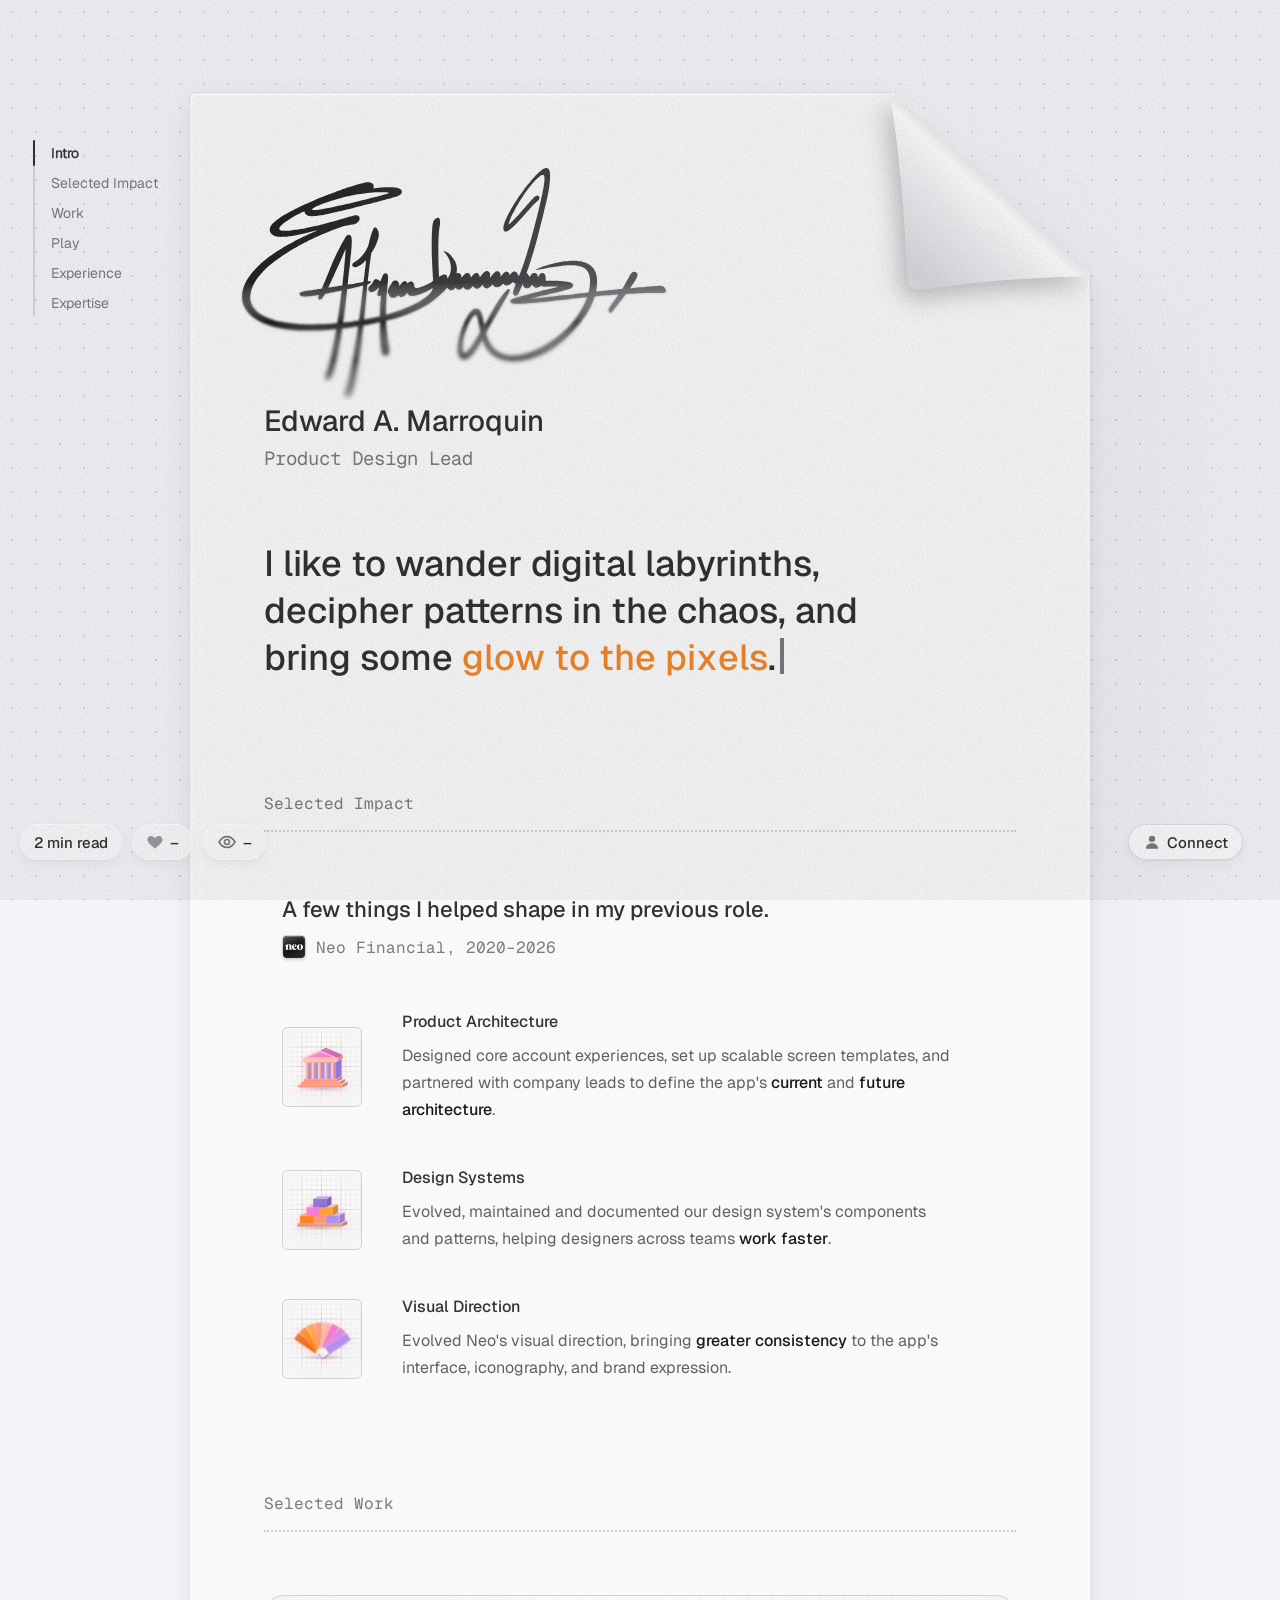
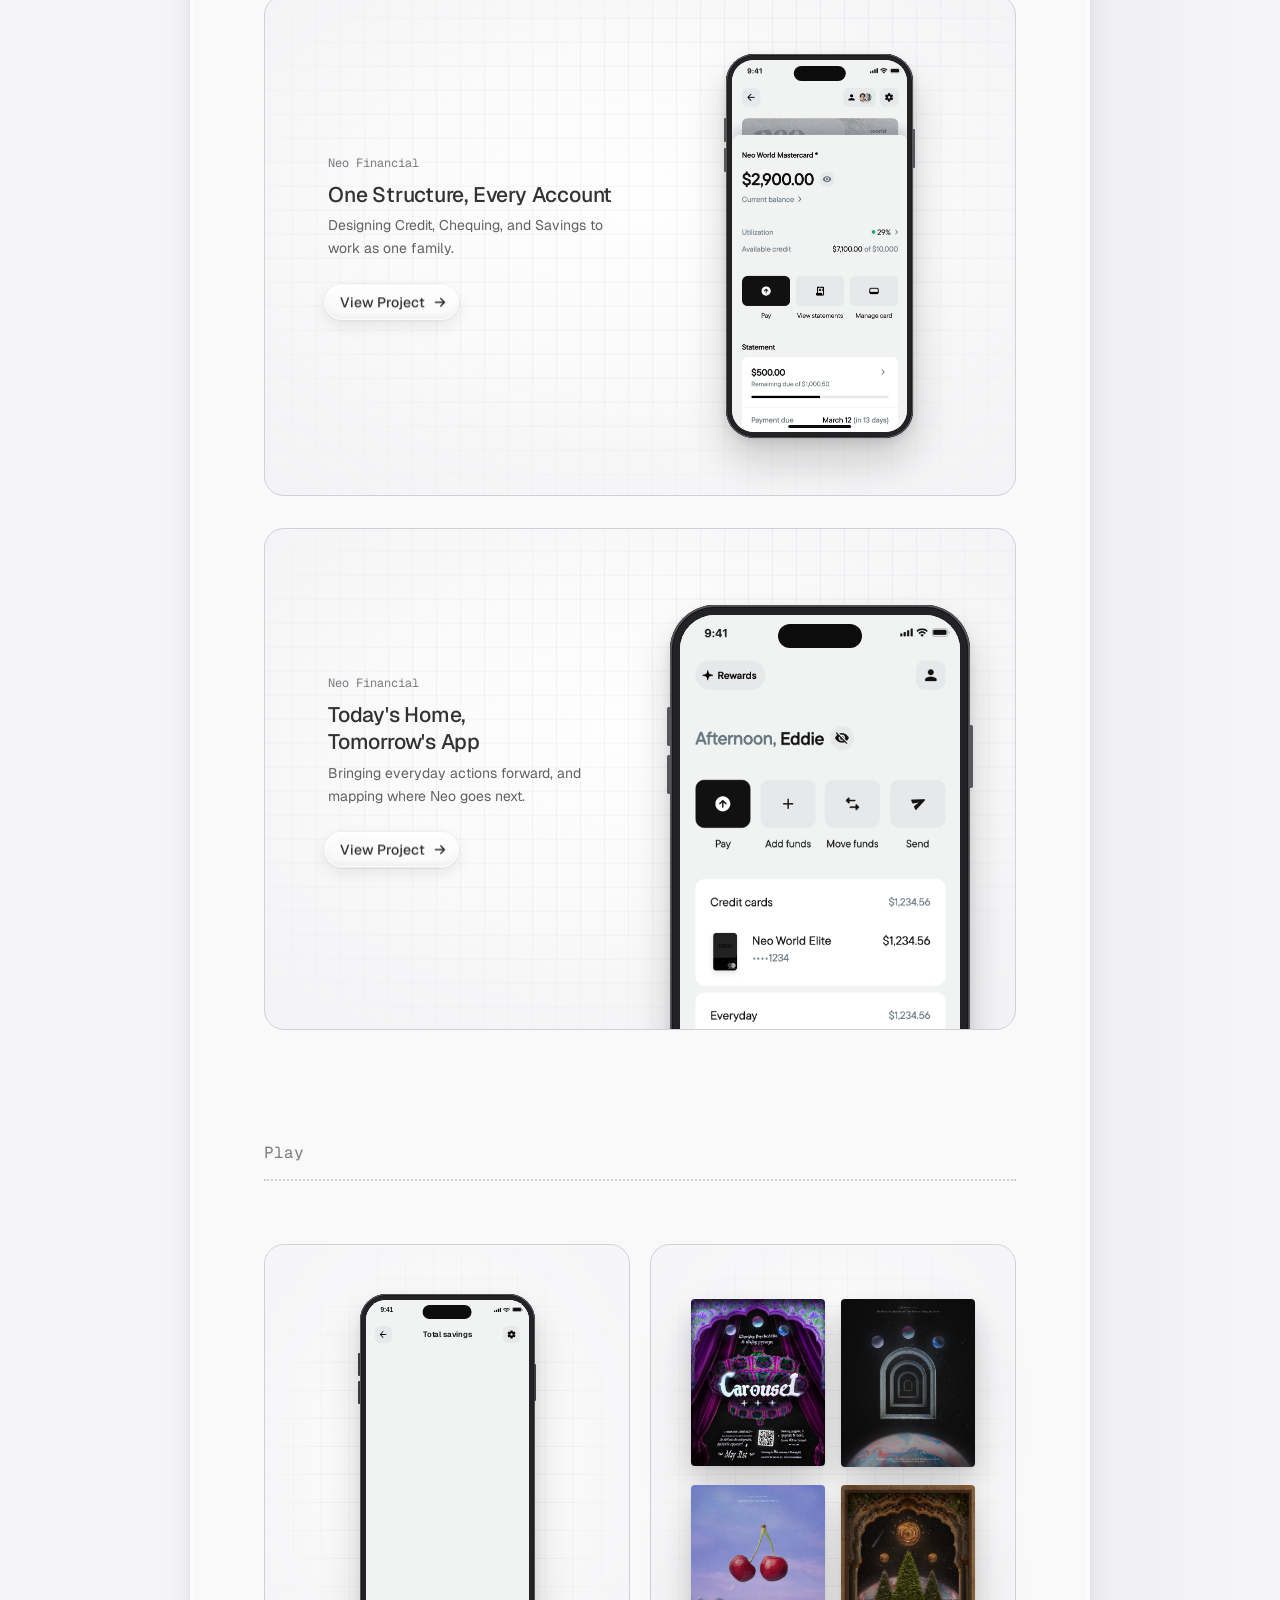
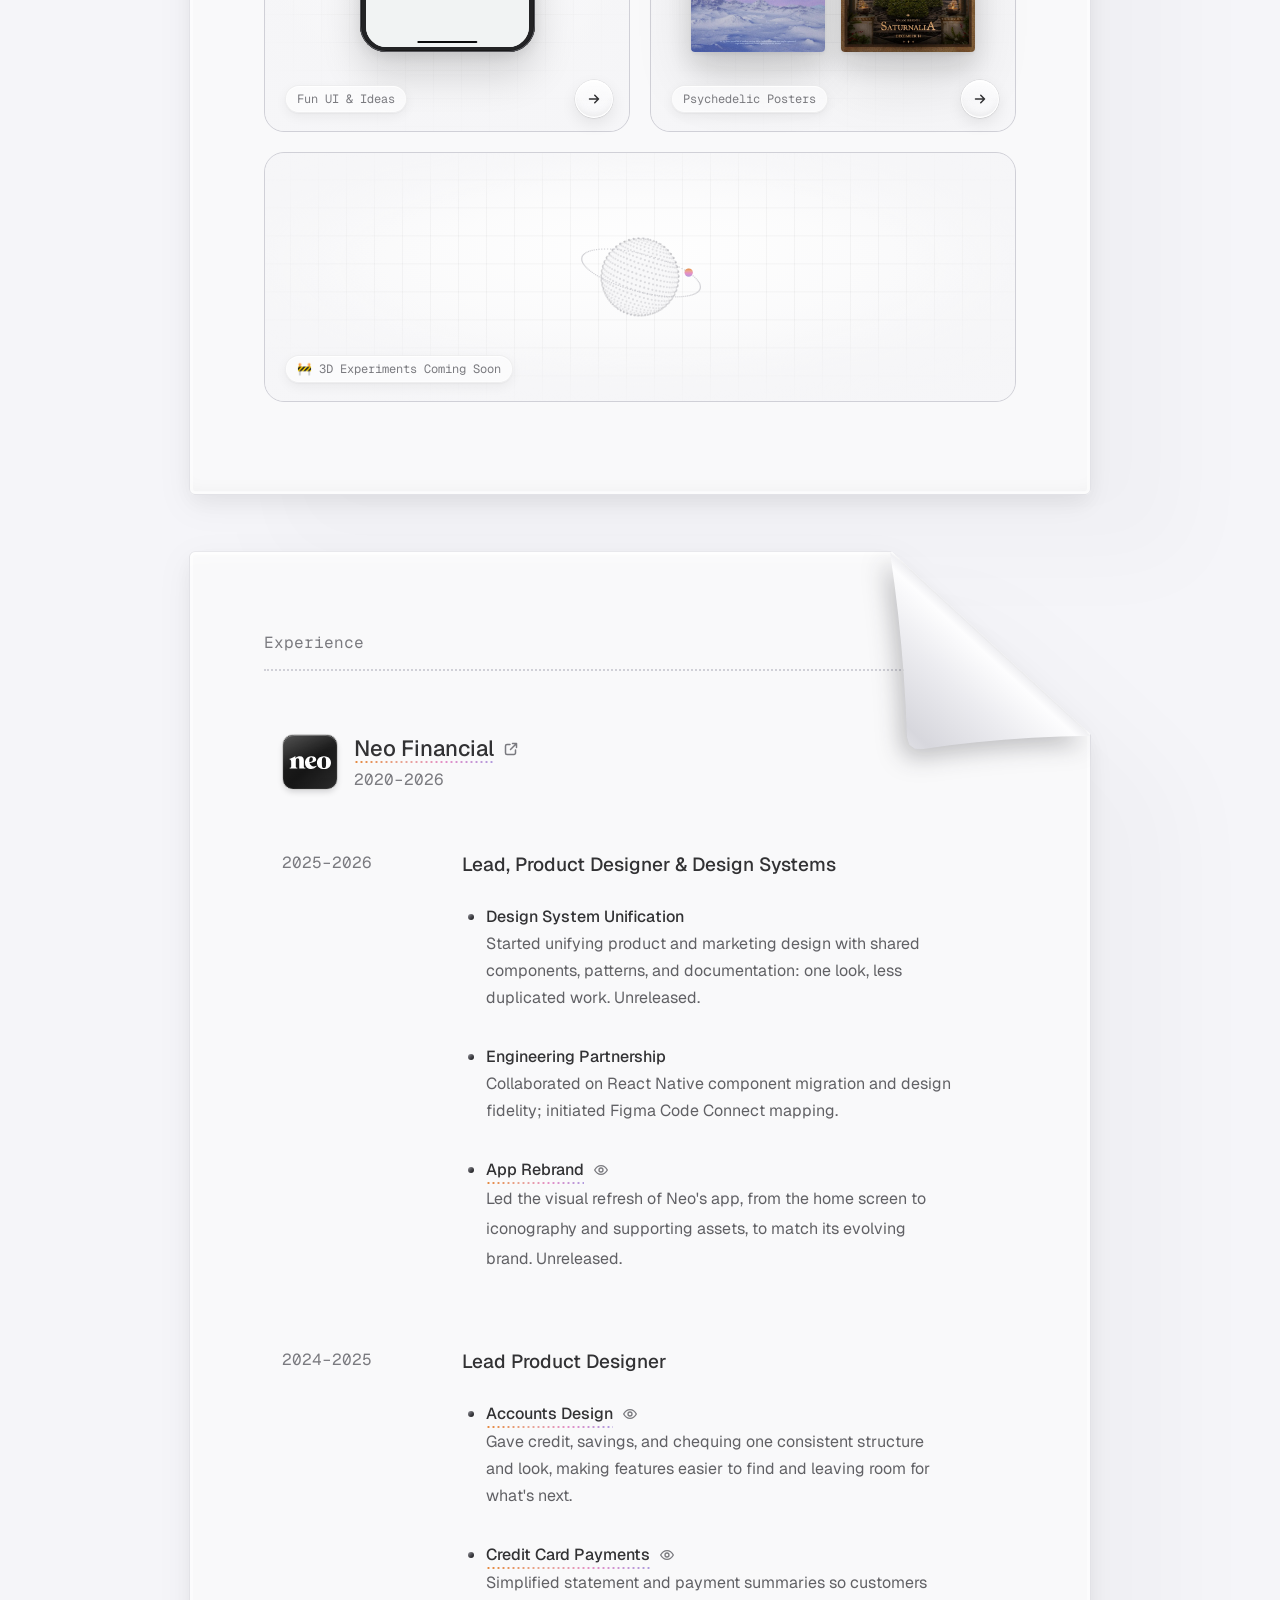
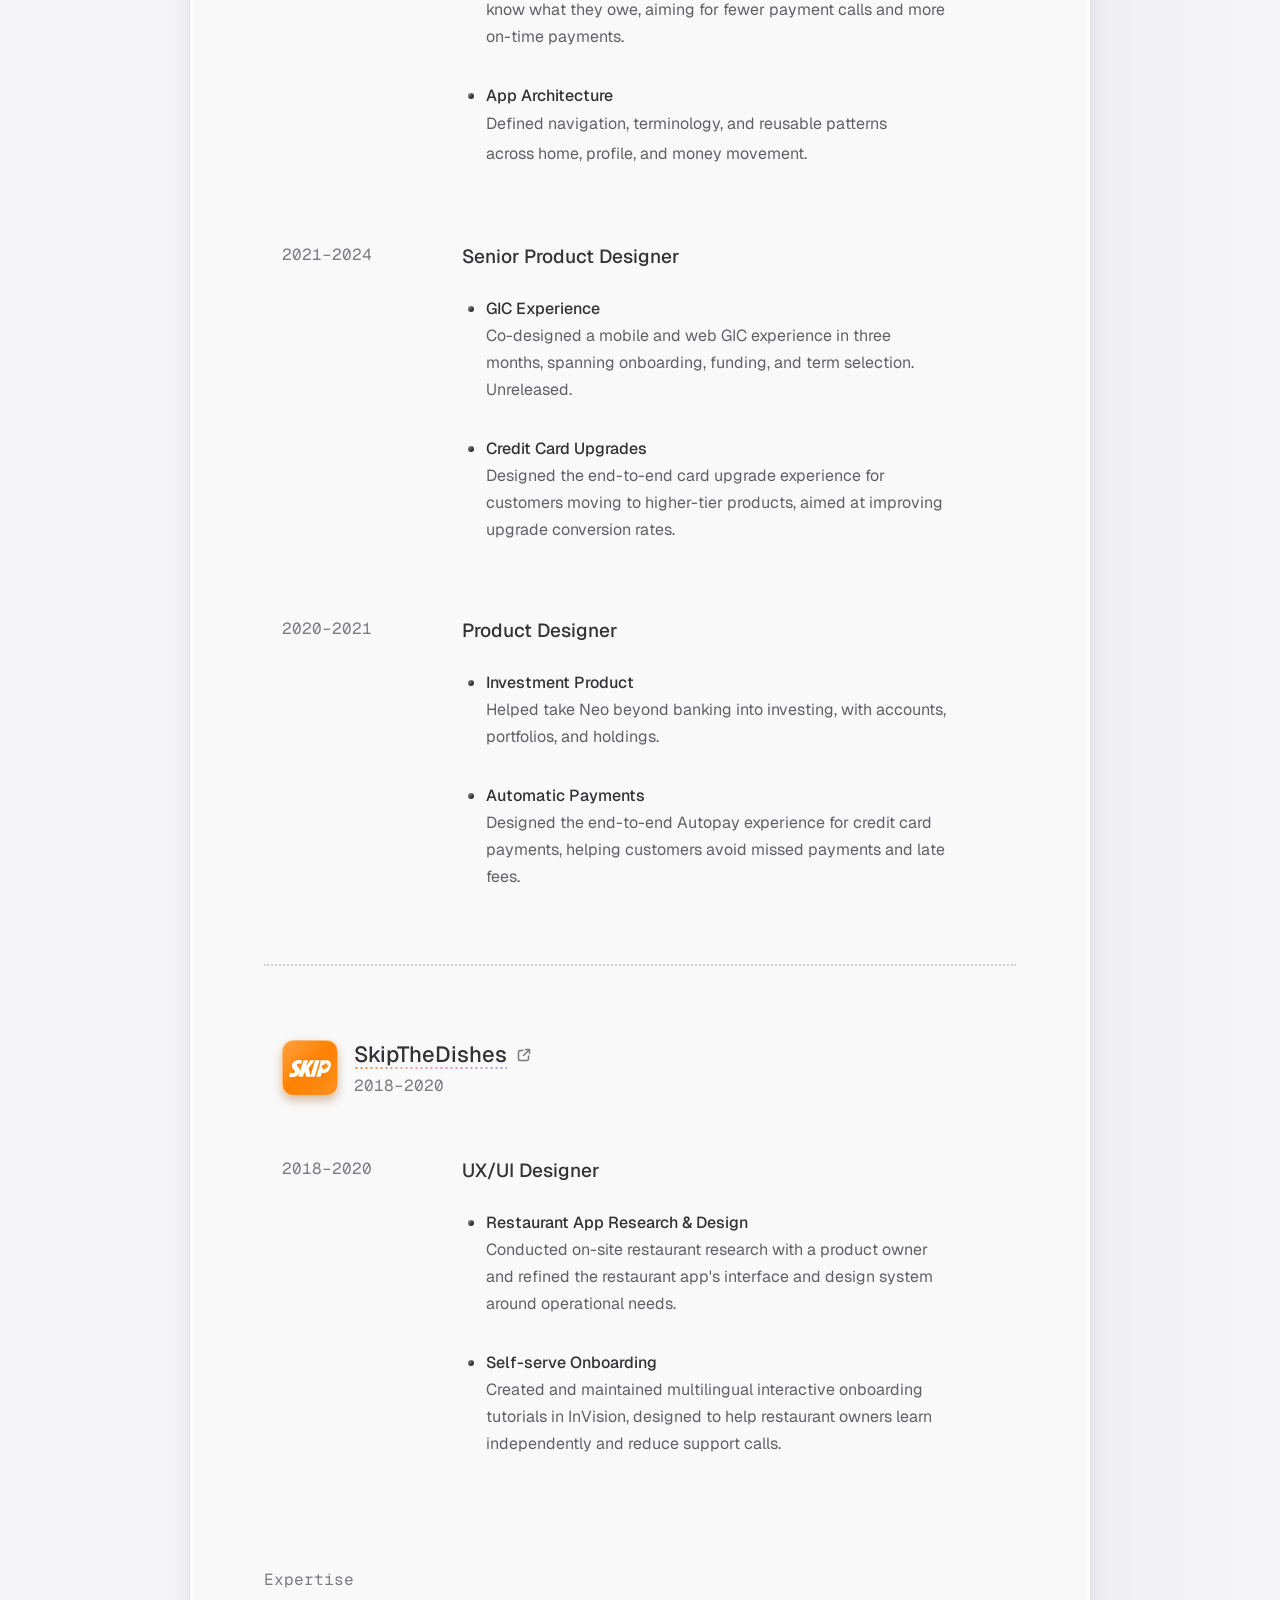
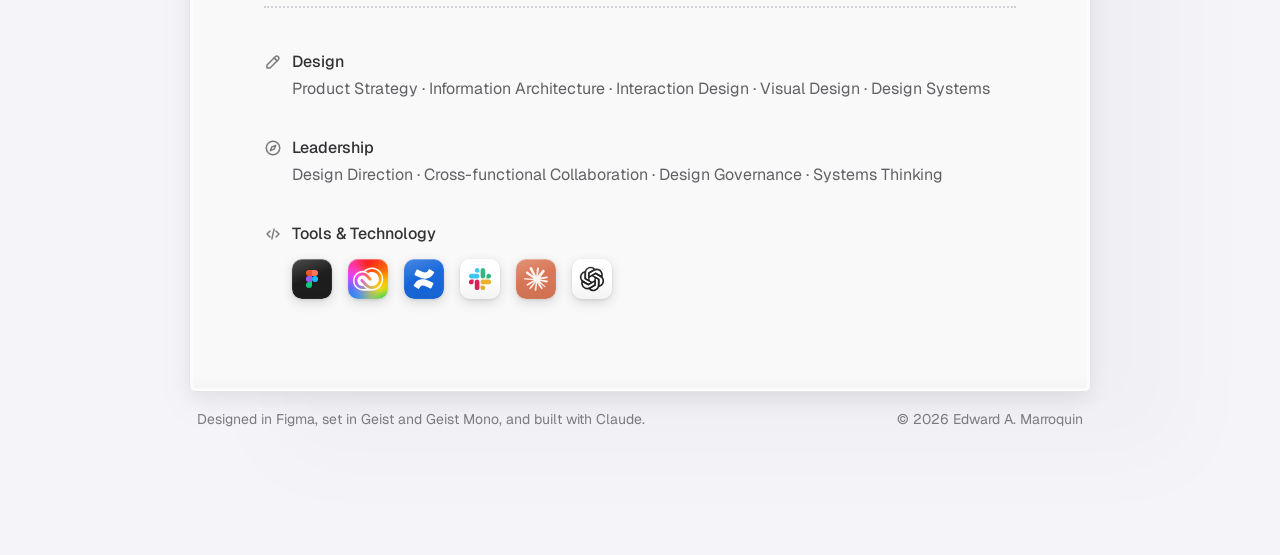
==== commit c5e2dde6: ""Glow to the pixels"; smoother section 03 skeletons in Chrome and Safari - Resume statement: "bring " ====
--- a/index.html
+++ b/index.html
@@ -52,7 +52,7 @@
   <link rel="preconnect" href="https://fonts.googleapis.com">
   <link rel="preconnect" href="https://fonts.gstatic.com" crossorigin>
   <link href="https://fonts.googleapis.com/css2?family=Geist:wght@400;500;600;700&family=Geist+Mono:wght@400&display=swap" rel="stylesheet">
-  <link rel="stylesheet" href="style.css?v=890">  <!-- bump the number after changing style.css so browsers load the new version -->
+  <link rel="stylesheet" href="style.css?v=891">  <!-- bump the number after changing style.css so browsers load the new version -->
   <!-- Loading screen: hide the page until it's revealed (see "Loading screen" in style.css).
        Set here, before anything draws, so the page never flashes in first. -->
   <script>
@@ -143,7 +143,7 @@
 
       <p class="resume-statement resume-statement-v2">
         I like to wander digital labyrinths, decipher patterns in the chaos, and
-        bring some <span class="soft gradient-text">beauty to the pixels</span>.<span class="text-cursor" aria-hidden="true"></span>
+        bring some <span class="soft gradient-text">glow to the pixels</span>.<span class="text-cursor" aria-hidden="true"></span>
       </p>
 
       <h2 class="resume-label" id="selected-work">Selected Impact</h2>
--- a/style.css
+++ b/style.css
@@ -2416,7 +2416,7 @@
 
 /* At 36px, a 630px measure wraps the headline into three lines:
    "…digital labyrinths," / "decipher patterns in the chaos, and" /
-   "bring some beauty to the pixels." Phones keep the smaller headline. */
+   "bring some glow to the pixels." Phones keep the smaller headline. */
 @media (min-width: 721px) {
   .resume-statement-v2 {
     max-width: 630px;
@@ -15708,26 +15708,70 @@
   box-shadow: inset 0 0 0 1px rgba(12, 12, 13, 0.24);
 }
 
-/* Four shadows, inset and outer in the same places as the phone's own, so
-   the dark frame fades into the outline instead of snapping */
+/* Smooth in Chrome and Safari: nothing on the phones repaints while they
+   turn into skeletons in 3D (repainting every frame made Chrome stutter and
+   Safari flicker). The frame and screen keep their look; the skeleton's
+   light frame (.phone-skin) and light screen (on .finale-zones) fade in
+   over them, the drop shadow (.phone-shade, behind the phone) fades to a
+   lighter one, and each zone draws in on a layer of its own. */
+.combo-finale .finale-phone .phone-mock-body,
 .combo-finale.is-skeleton .phone-mock-body {
+  background: #232325;
+  box-shadow:
+    inset 0 0 0 0.6cqw #55555a,
+    inset 0 0 0 1cqw #161617;
+  transition: none;
+}
+
+.combo-finale .phone-skin {
+  position: absolute;
+  inset: 0;
+  border-radius: inherit;
   background: #d6d6dc;
+  box-shadow: inset 0 0 0 1.5px rgba(12, 12, 13, 0.28);
+  opacity: 0;
+  transition: opacity 0.8s ease;
+  pointer-events: none;
+}
+
+.combo-finale.is-skeleton .phone-skin {
+  opacity: 1;
+}
+
+.combo-finale .phone-shade {
+  position: absolute;
+  inset: 0;
+  border-radius: 15cqw;
   box-shadow:
-    inset 0 0 0 1.5px rgba(12, 12, 13, 0.28),
-    inset 0 0 0 0 rgba(22, 22, 23, 0),
-    0 18px 40px rgba(12, 12, 13, 0.06),
-    0 5px 12px rgba(12, 12, 13, 0);
-}
-
-.combo-finale .phone-mock-screen {
-  outline: 1px solid rgba(12, 12, 13, 0);
-  outline-offset: -1px;
-  transition: background-color 0.7s ease, outline-color 0.6s ease;
-}
-
+    0 28px 50px rgba(12, 12, 13, 0.18),
+    0 6px 14px rgba(12, 12, 13, 0.1);
+  transform: translateZ(-12px);
+  transition: opacity 0.8s ease;
+  pointer-events: none;
+}
+
+.combo-finale.is-skeleton .phone-shade {
+  opacity: 0.35;
+}
+
+.combo-finale .phone-mock-screen,
 .combo-finale.is-skeleton .phone-mock-screen {
-  background: rgba(250, 250, 251, 0.92);
-  outline-color: rgba(12, 12, 13, 0.24);
+  background: #f1f3f3;
+  transition: none;
+}
+
+.combo-finale .finale-zones {
+  border-radius: inherit;
+  background: #f7f7f8;
+  box-shadow: inset 0 0 0 1px rgba(12, 12, 13, 0.24);
+}
+
+/* The side buttons and home indicator change colour at once (they're tiny;
+   fading them repainted the whole phone) */
+.combo-finale .phone-mock-body::before,
+.combo-finale .phone-mock-body::after,
+.combo-finale .phone-mock-screen::after {
+  transition: none;
 }
 
 .combo-finale.is-skeleton .phone-mock-body::before,
@@ -15750,6 +15794,8 @@
   /* Hidden, ready to draw in; reset only once the blueprint has faded */
   clip-path: inset(-6px calc(100% + 6px) calc(100% + 6px) -6px);
   transition: clip-path 0s linear 0.7s;
+  /* Its own layer, so drawing it in doesn't repaint the whole phone */
+  will-change: transform;
 }
 
 .combo-finale .finale-zone[data-zone="settings"] { background: url("data:image/svg+xml,<svg xmlns='http://www.w3.org/2000/svg' width='100%' height='100%'><rect width='100%' height='100%' rx='5' fill='none' stroke='%23e02d8c' stroke-width='4' stroke-dasharray='5.5 3.5'/></svg>") 0 0 / 100% 100% no-repeat; }
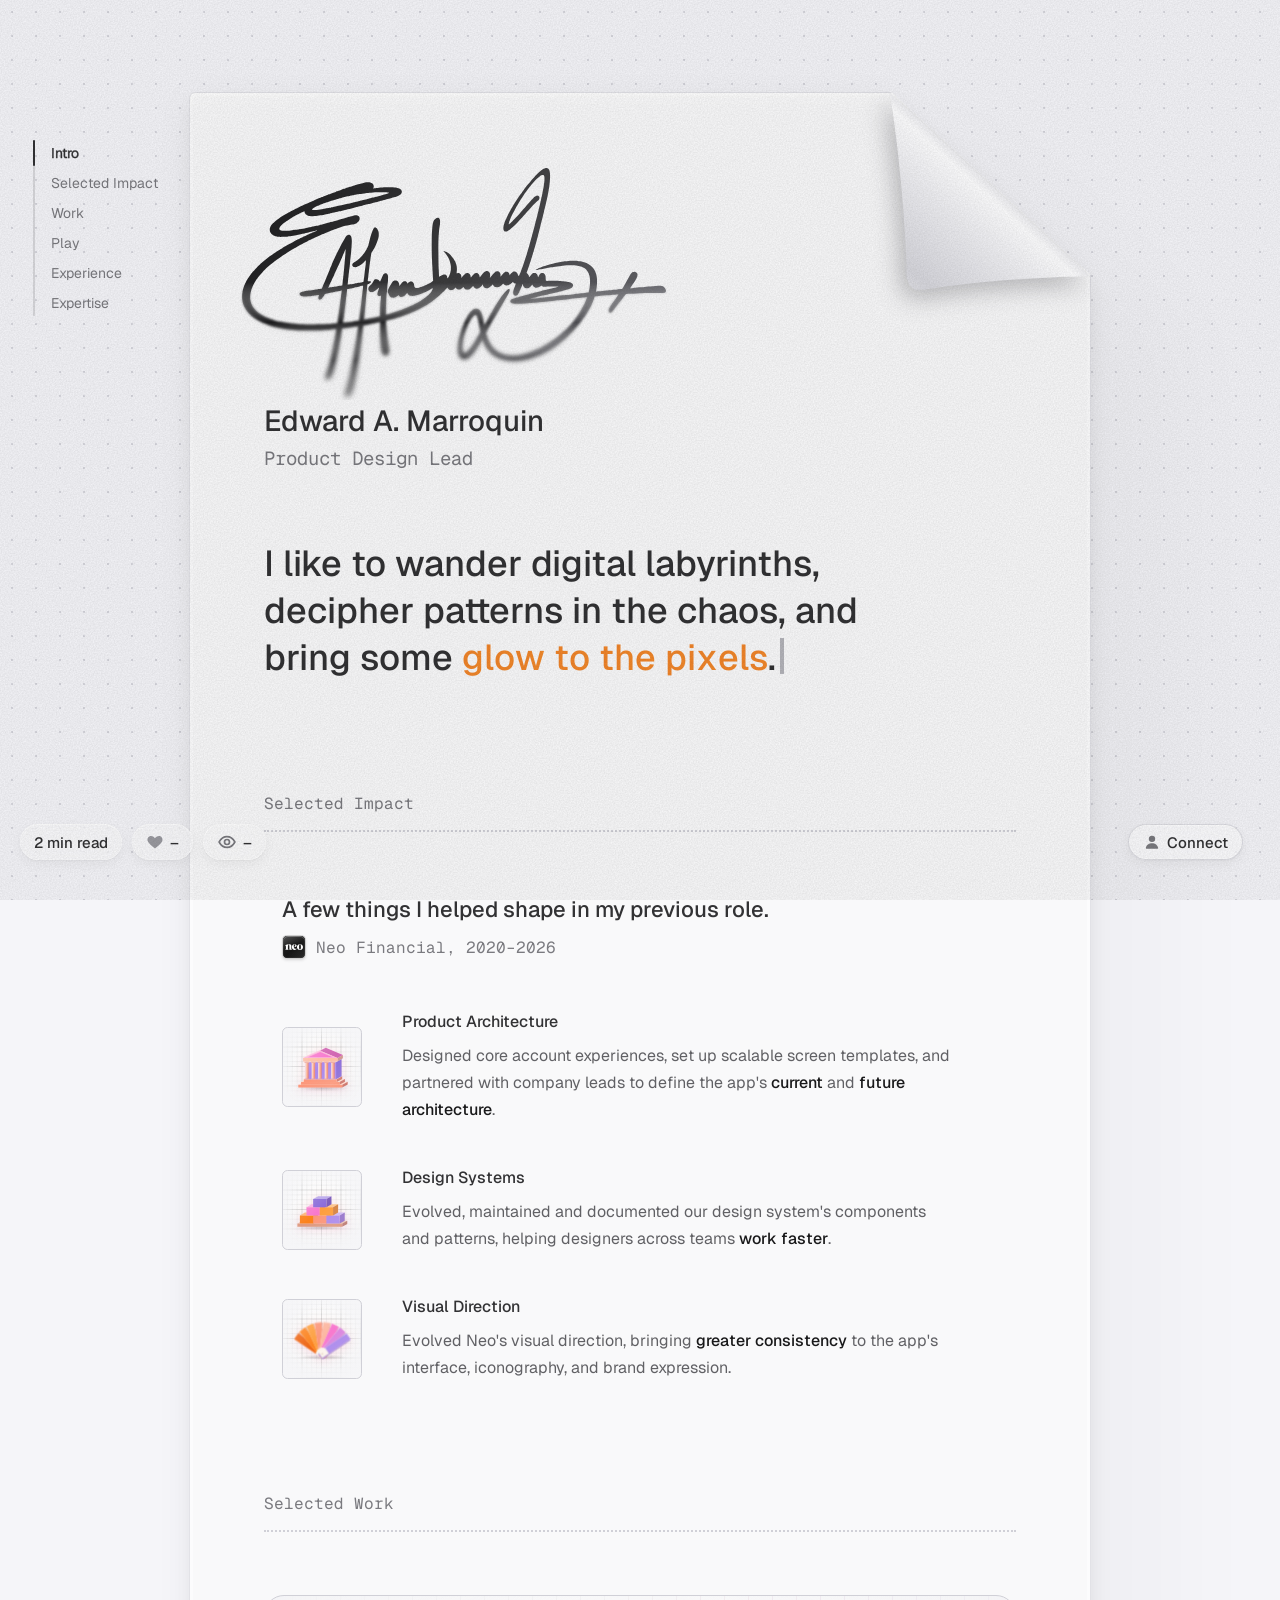
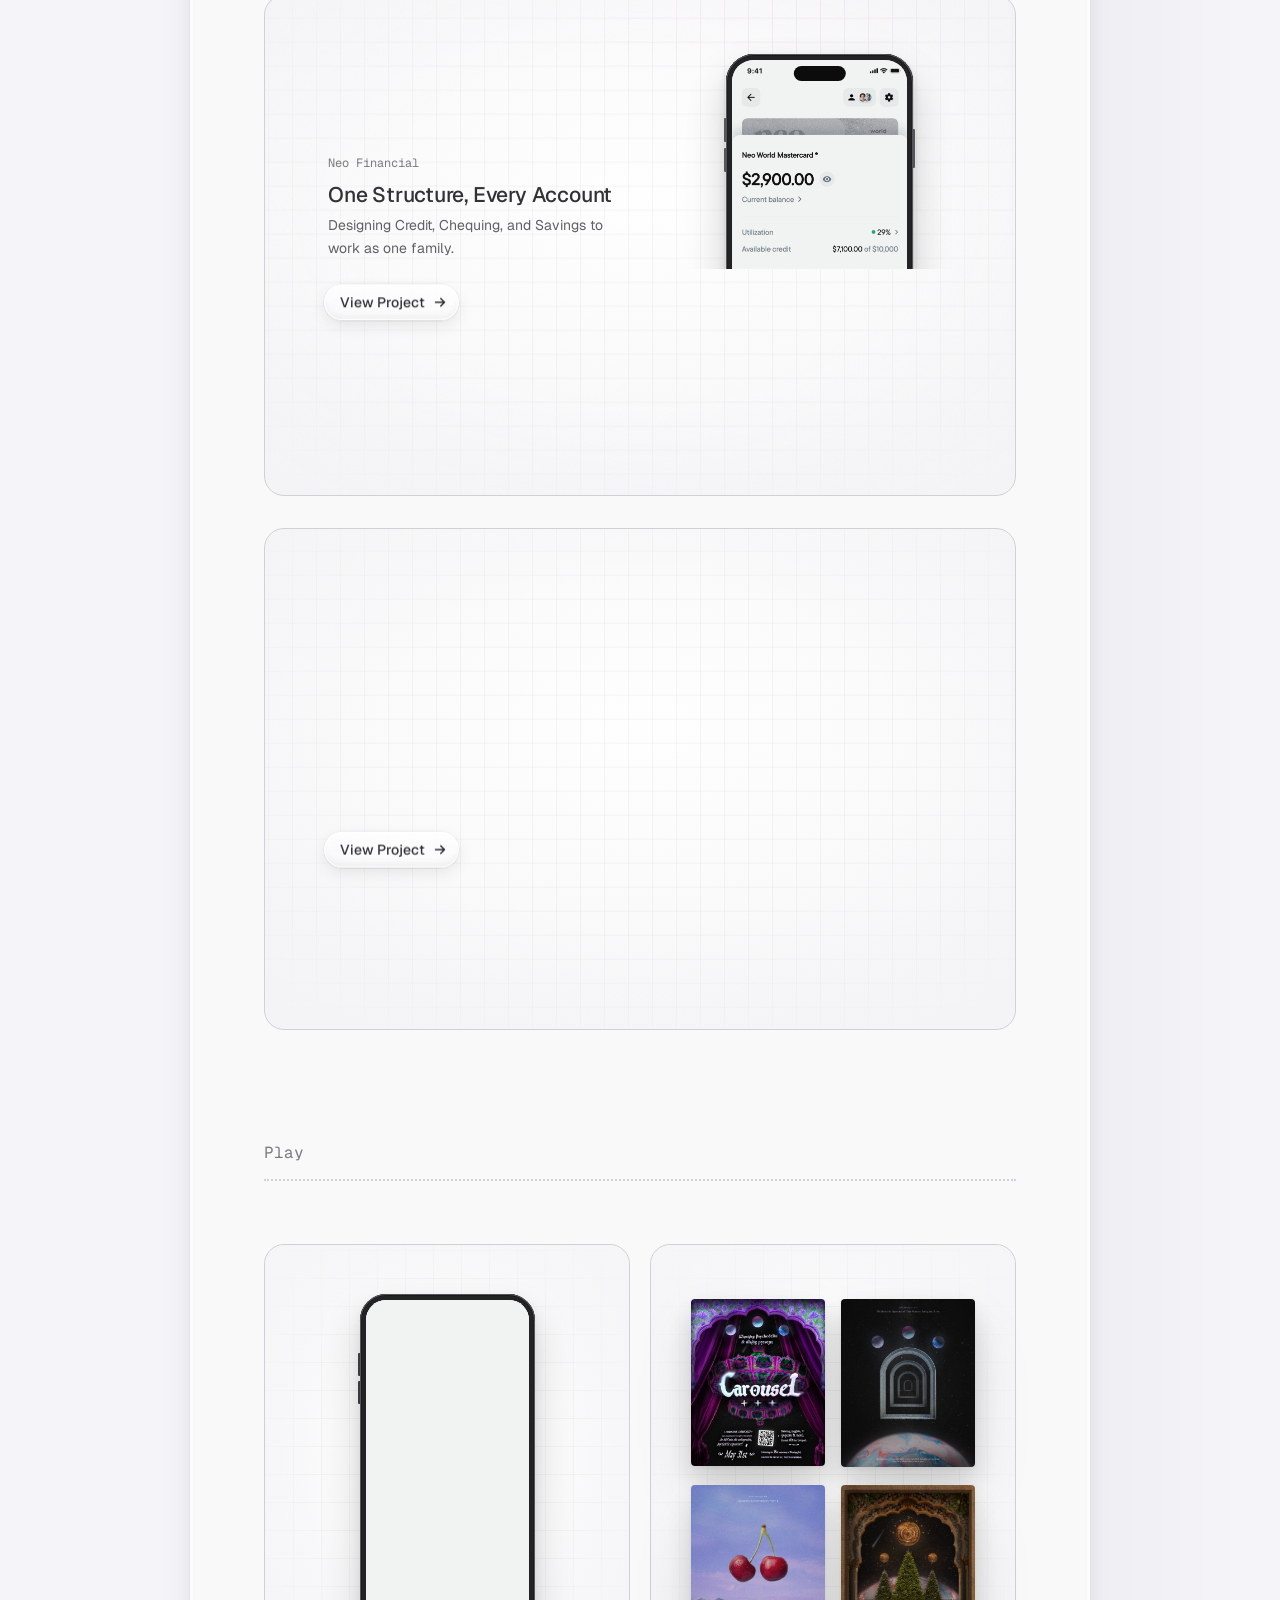
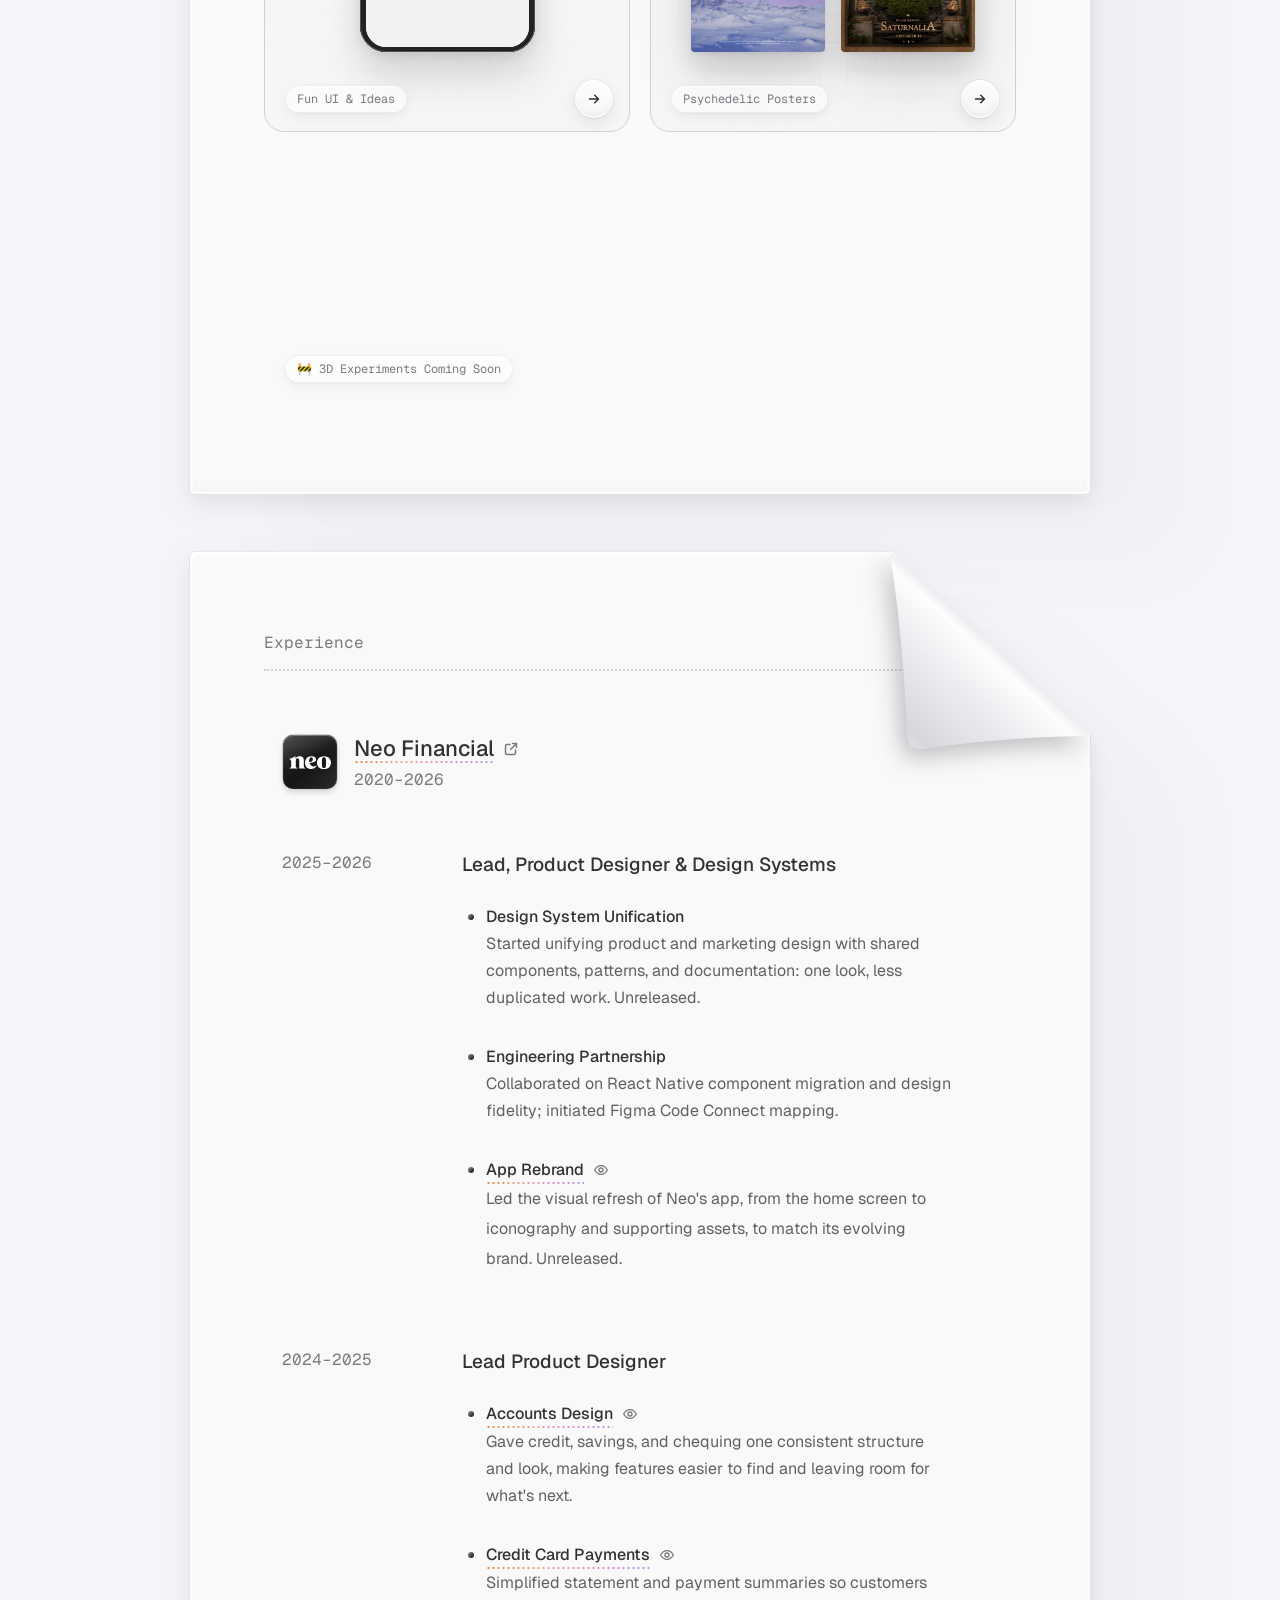
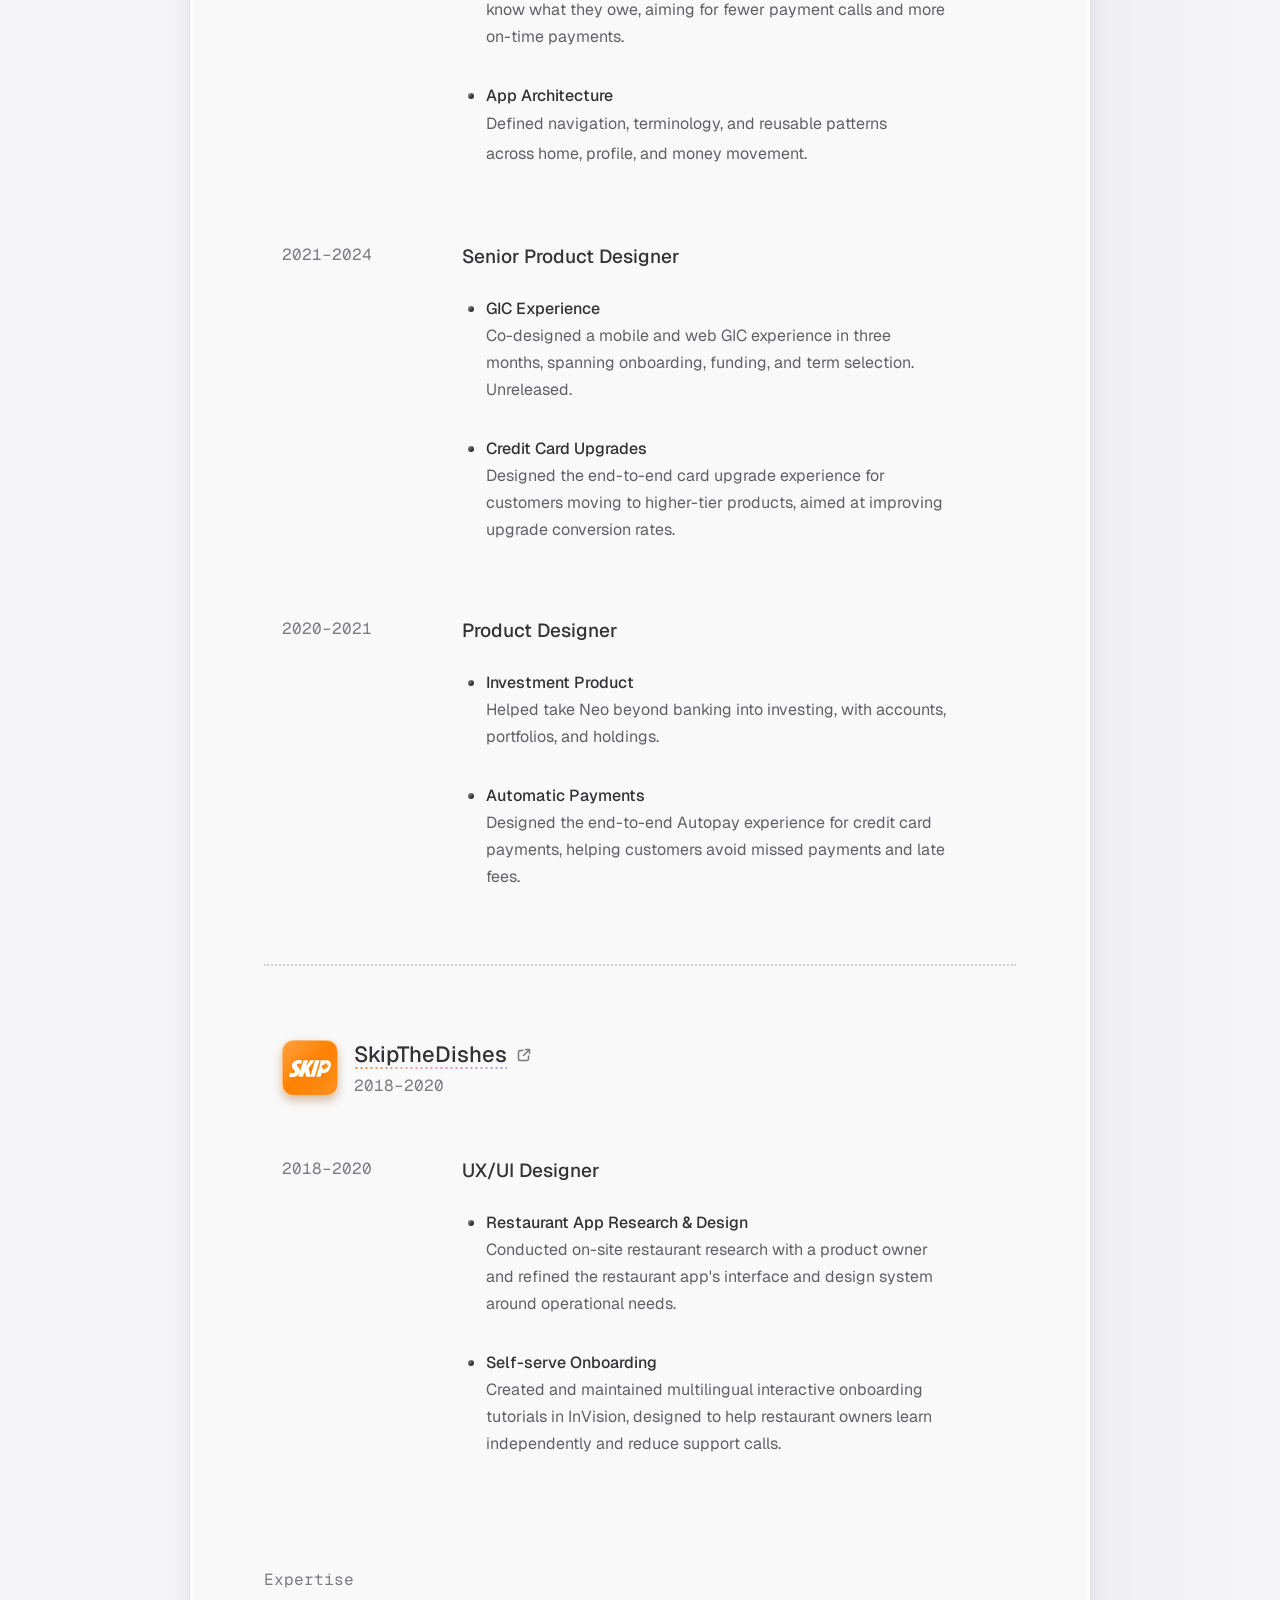
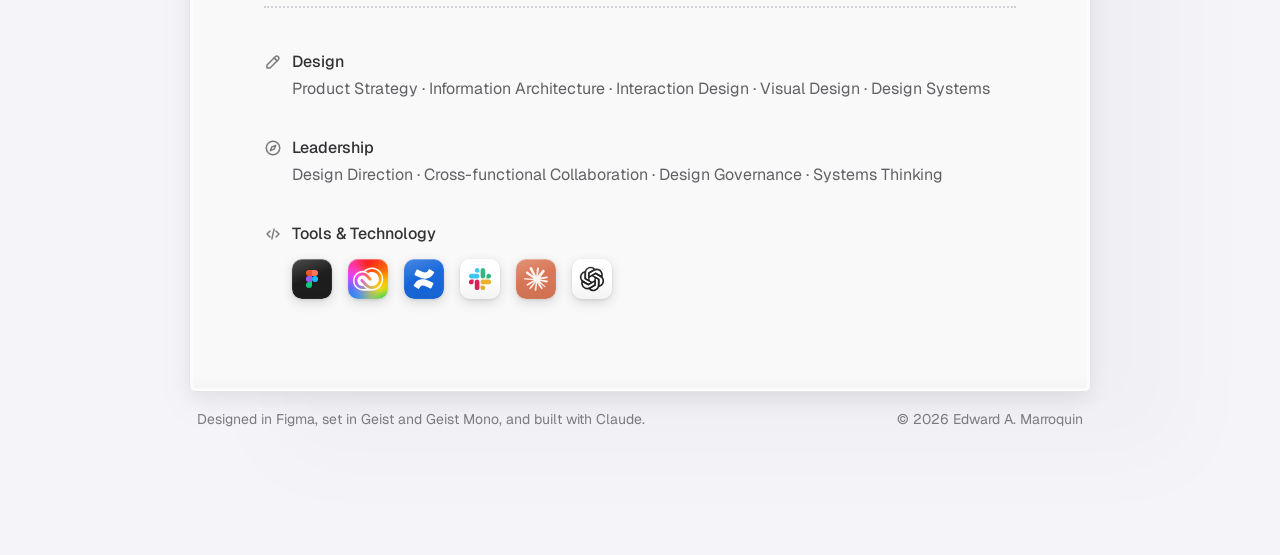
==== commit 1bd51002: "Lighter blinking cursor after the resume statement Co-Authored-By: Claude Opus 5.5 <noreply@anthropi" ====
--- a/index.html
+++ b/index.html
@@ -52,7 +52,7 @@
   <link rel="preconnect" href="https://fonts.googleapis.com">
   <link rel="preconnect" href="https://fonts.gstatic.com" crossorigin>
   <link href="https://fonts.googleapis.com/css2?family=Geist:wght@400;500;600;700&family=Geist+Mono:wght@400&display=swap" rel="stylesheet">
-  <link rel="stylesheet" href="style.css?v=891">  <!-- bump the number after changing style.css so browsers load the new version -->
+  <link rel="stylesheet" href="style.css?v=892">  <!-- bump the number after changing style.css so browsers load the new version -->
   <!-- Loading screen: hide the page until it's revealed (see "Loading screen" in style.css).
        Set here, before anything draws, so the page never flashes in first. -->
   <script>
--- a/style.css
+++ b/style.css
@@ -2661,7 +2661,7 @@
   height: 1em;
   margin-left: 0.12em;
   vertical-align: -0.12em;
-  background: var(--resume-label);
+  background: #b4b4ba;
   animation: cursor-blink 1.8s steps(1, end) infinite;
 }
 
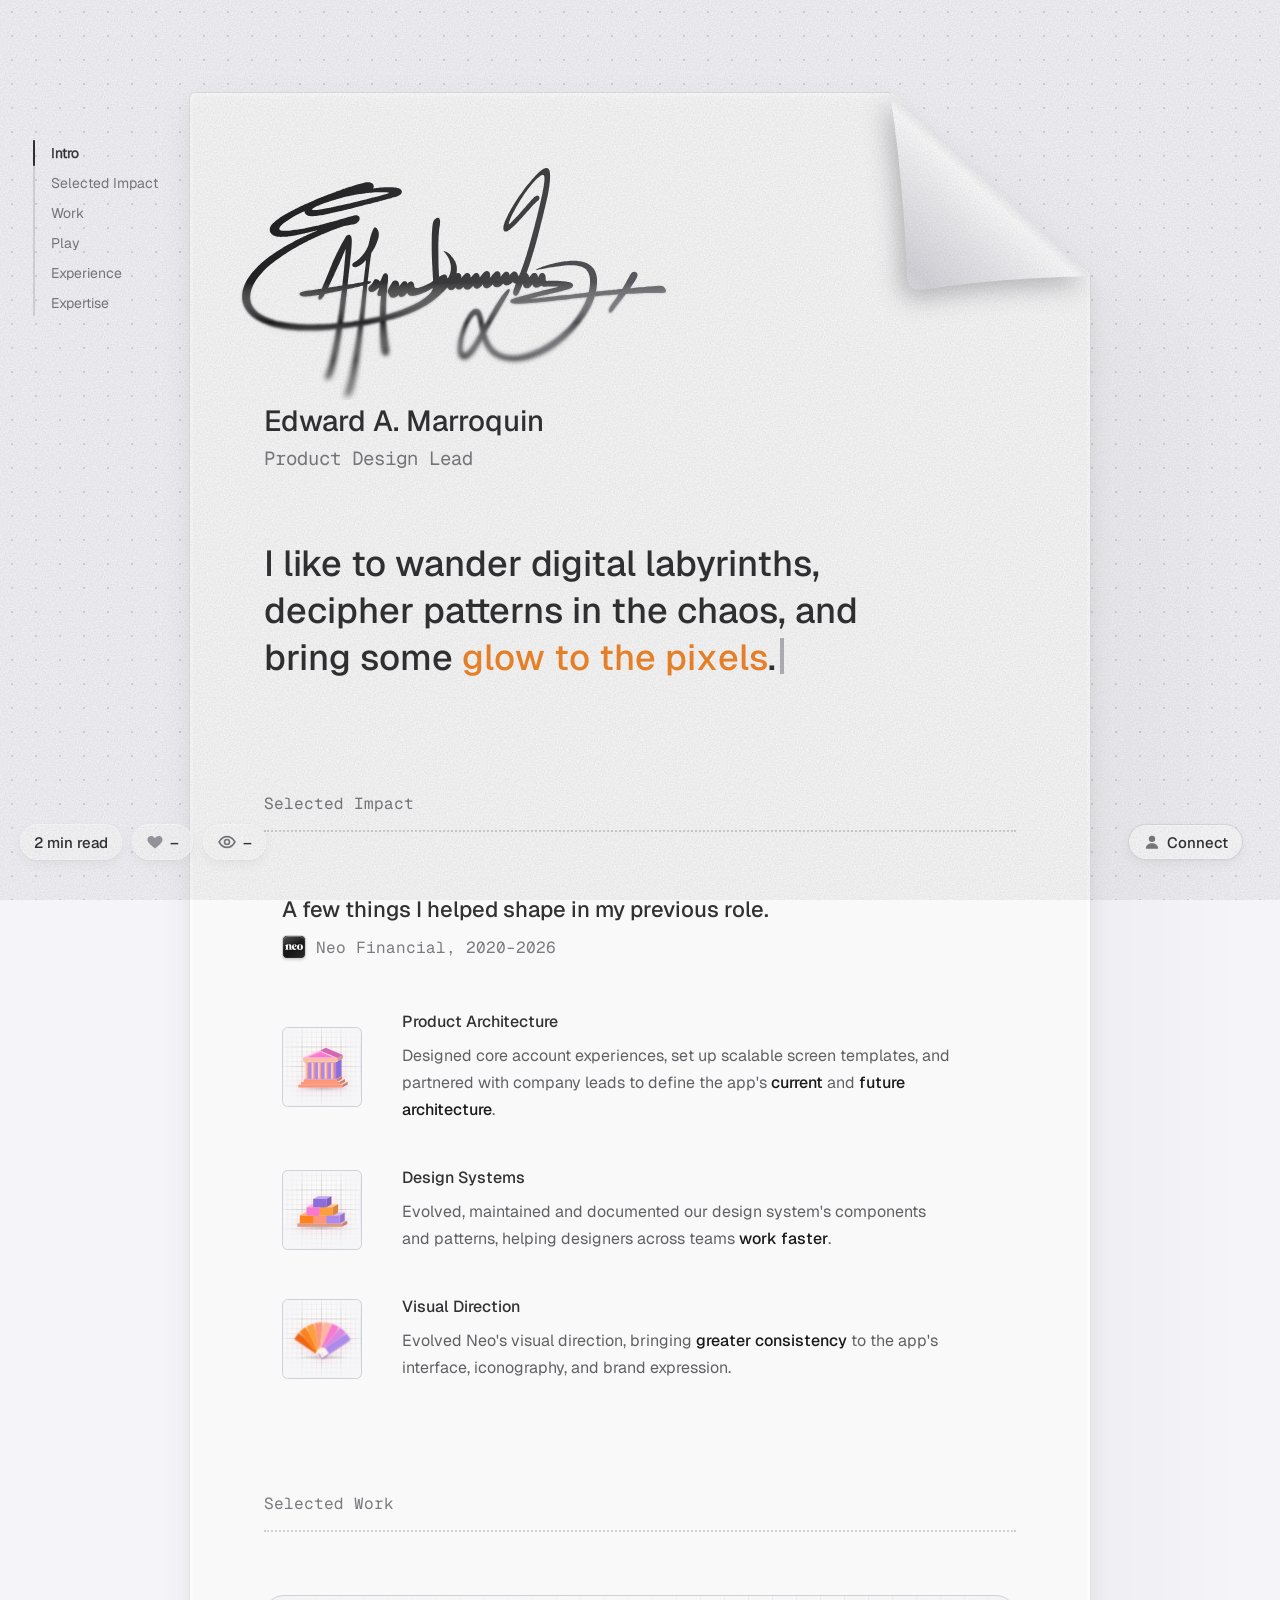
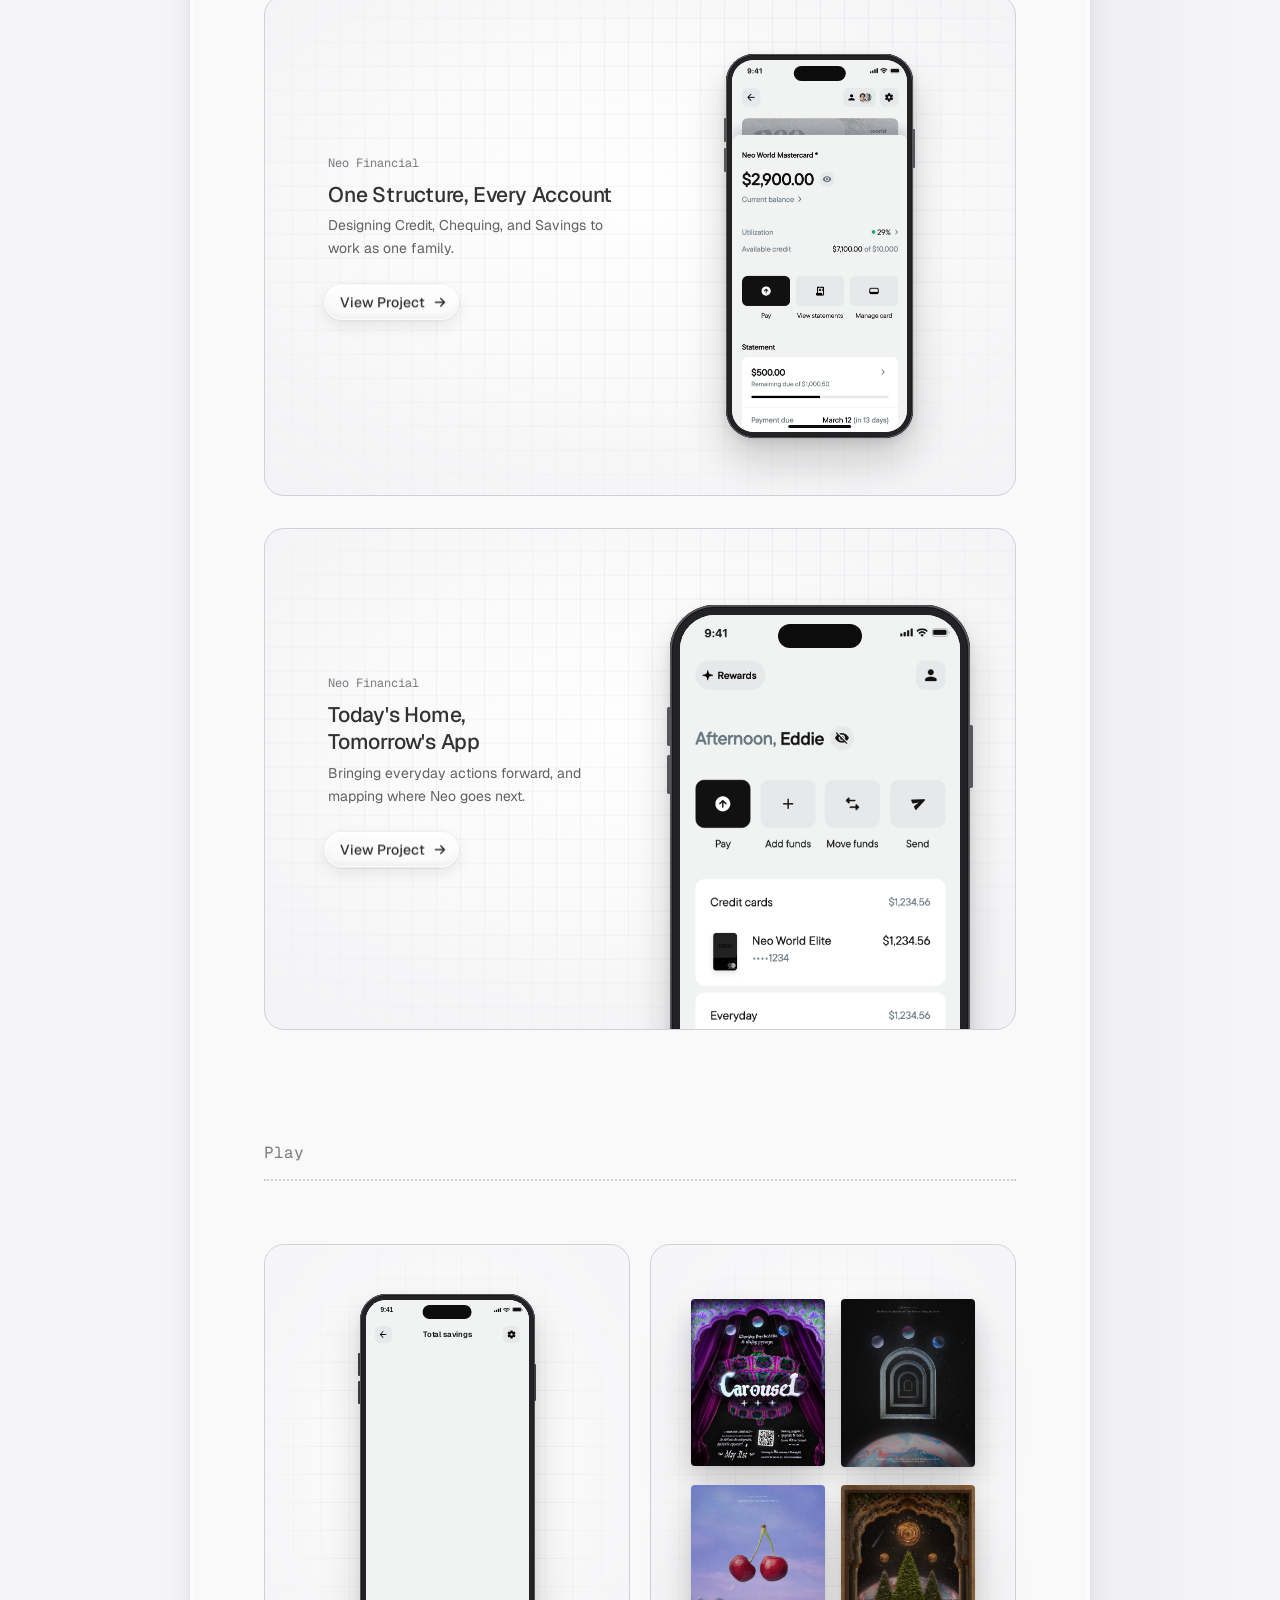
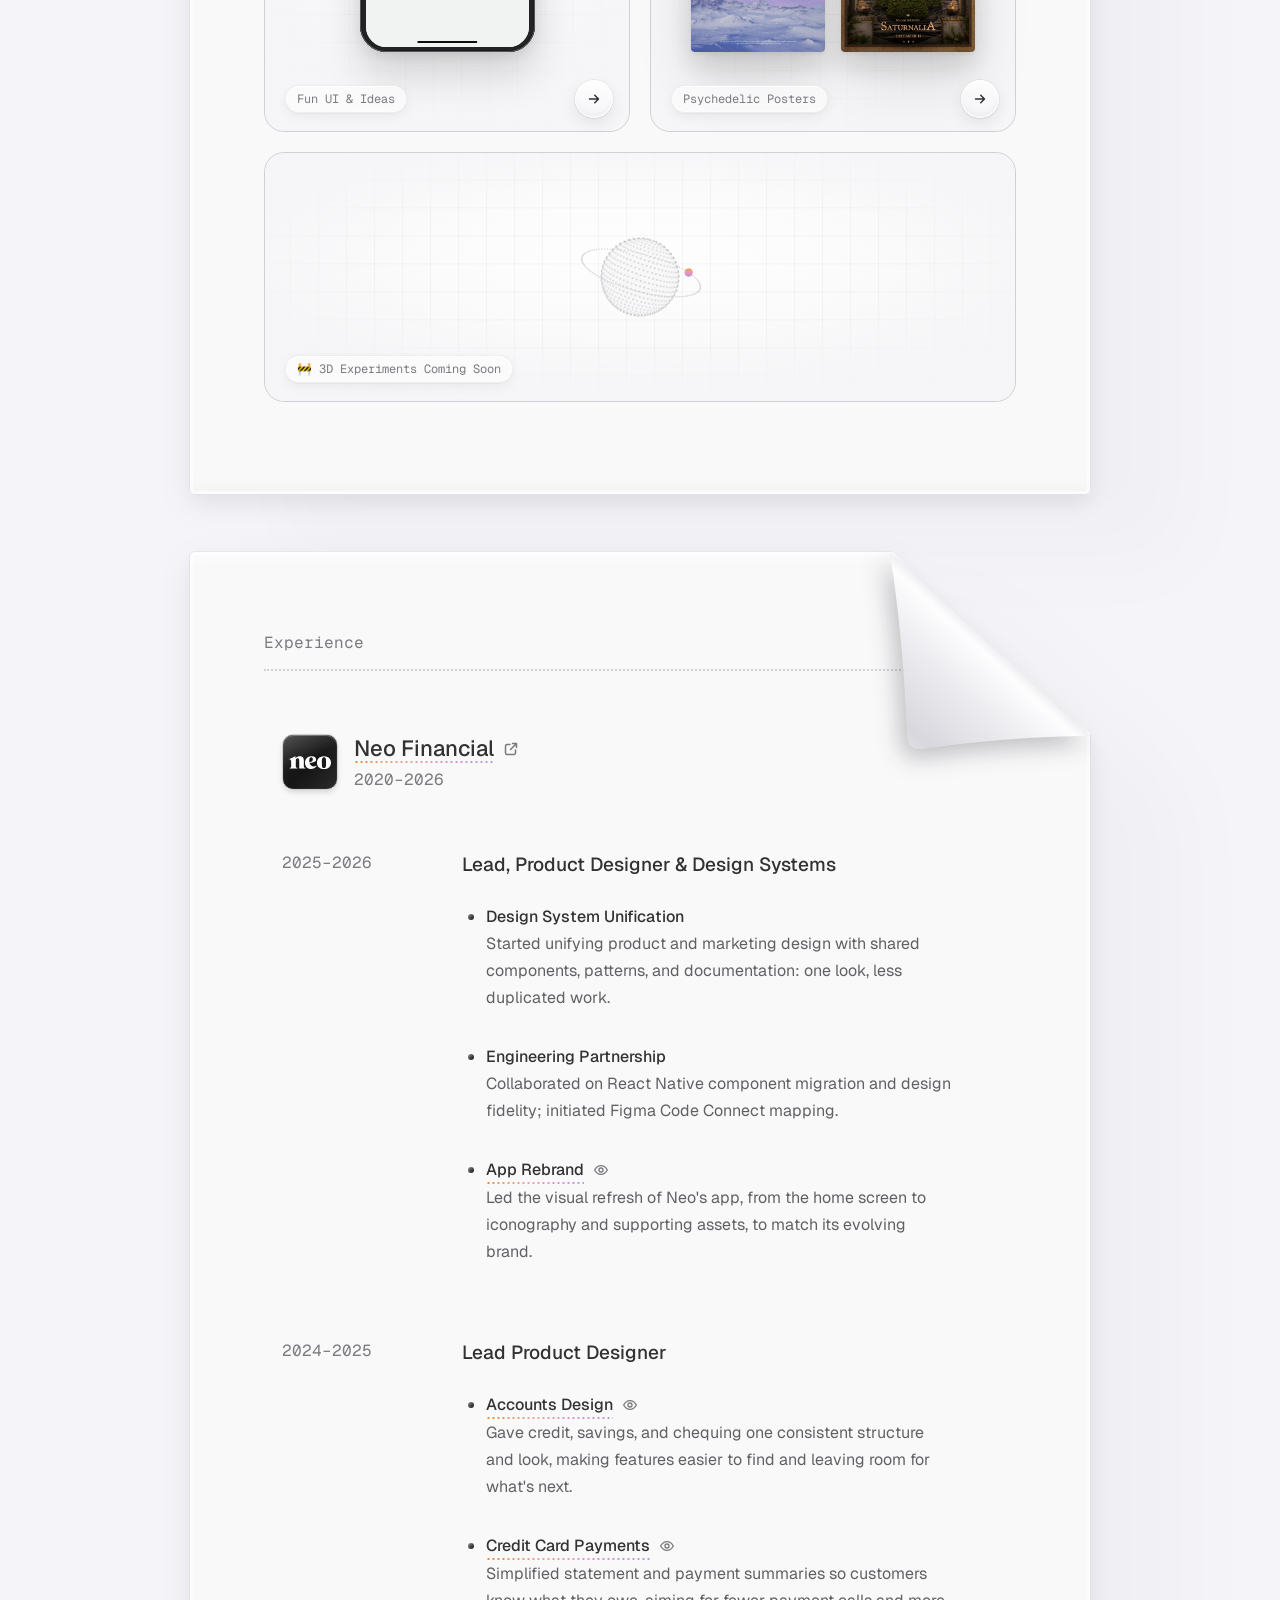
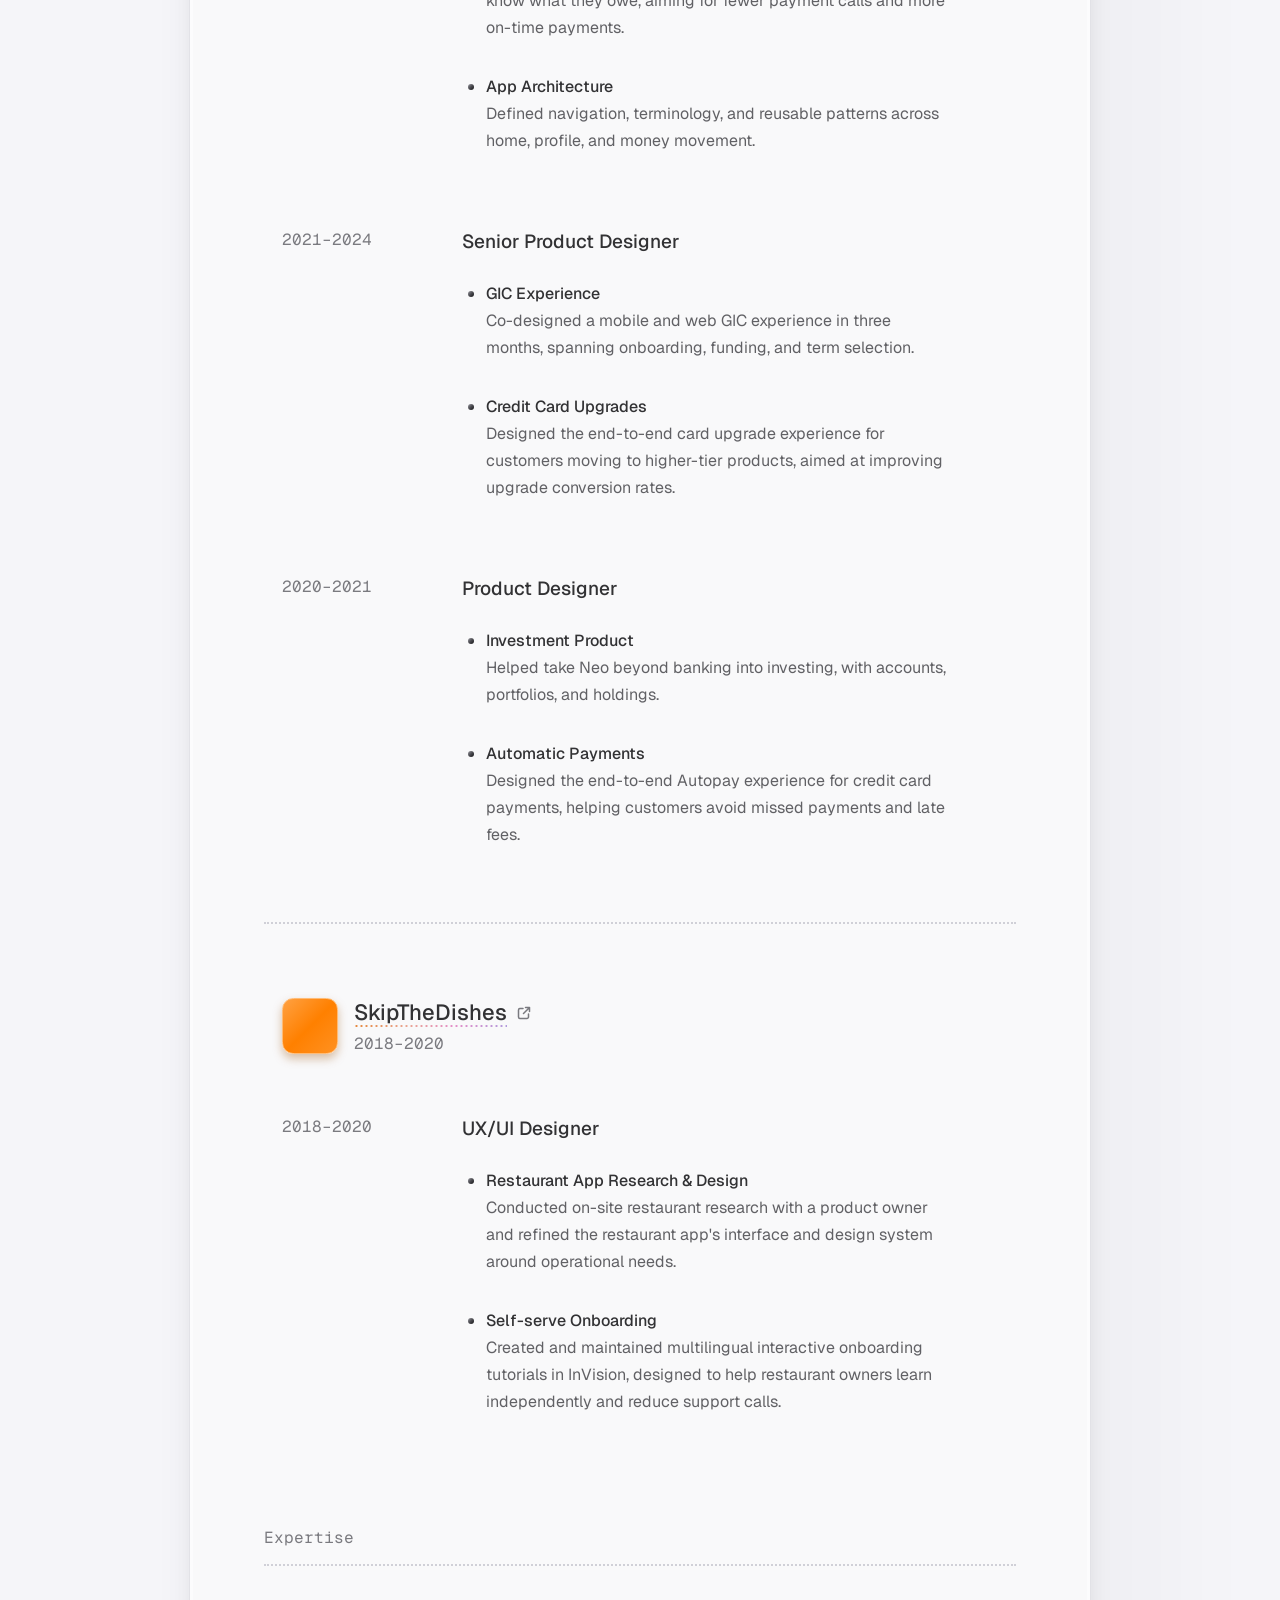
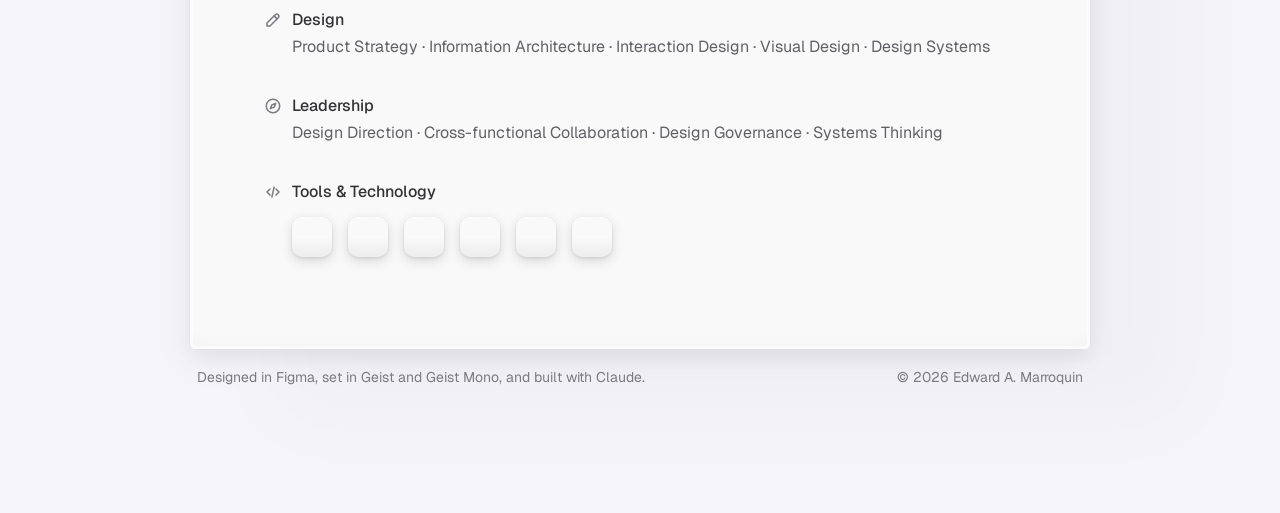
==== commit b6f2fc66: "New resume PDF for download; drop "Unreleased" from highlights Co-Authored-By: Claude Opus 5.5 <nore" ====
--- a/index.html
+++ b/index.html
@@ -52,7 +52,7 @@
   <link rel="preconnect" href="https://fonts.googleapis.com">
   <link rel="preconnect" href="https://fonts.gstatic.com" crossorigin>
   <link href="https://fonts.googleapis.com/css2?family=Geist:wght@400;500;600;700&family=Geist+Mono:wght@400&display=swap" rel="stylesheet">
-  <link rel="stylesheet" href="style.css?v=892">  <!-- bump the number after changing style.css so browsers load the new version -->
+  <link rel="stylesheet" href="style.css?v=894">  <!-- bump the number after changing style.css so browsers load the new version -->
   <!-- Loading screen: hide the page until it's revealed (see "Loading screen" in style.css).
        Set here, before anything draws, so the page never flashes in first. -->
   <script>
@@ -349,15 +349,15 @@
               <ul class="highlights">
                 <li>
                   <strong>Design System Unification</strong>
-                  Started unifying product and marketing design with shared components, patterns, and documentation: one look, less duplicated work. Unreleased.
+                  Started unifying product and marketing design with shared components, patterns, and documentation: one look, less duplicated work.
                 </li>
                 <li>
                   <strong>Engineering Partnership</strong>
                   Collaborated on React Native component migration and design fidelity; initiated Figma Code Connect mapping.
                 </li>
-                <li class="narrow">
+                <li>
                   <strong><span class="popover-trigger" tabindex="0" data-popover="popover-rebrand" aria-describedby="popover-rebrand"><span class="popover-trigger-text">App Rebrand</span><svg class="popover-eye" width="16" height="16" viewBox="0 0 24 24" fill="none" aria-hidden="true"><path d="M2.5 12S6 5.5 12 5.5 21.5 12 21.5 12 18 18.5 12 18.5 2.5 12 2.5 12Z" stroke="currentColor" stroke-width="2" stroke-linejoin="round"/><circle cx="12" cy="12" r="3" stroke="currentColor" stroke-width="2"/></svg></span></strong>
-                  Led the visual refresh of Neo's app, from the home screen to iconography and supporting assets, to match its evolving brand. Unreleased.
+                  Led the visual refresh of Neo's app, from the home screen to iconography and supporting assets, to match its evolving brand.
                 </li>
               </ul>
             </div>
@@ -376,7 +376,7 @@
                   <strong><span class="popover-trigger" tabindex="0" data-popover="popover-statement-tracker" aria-describedby="popover-statement-tracker"><span class="popover-trigger-text">Credit Card Payments</span><svg class="popover-eye" width="16" height="16" viewBox="0 0 24 24" fill="none" aria-hidden="true"><path d="M2.5 12S6 5.5 12 5.5 21.5 12 21.5 12 18 18.5 12 18.5 2.5 12 2.5 12Z" stroke="currentColor" stroke-width="2" stroke-linejoin="round"/><circle cx="12" cy="12" r="3" stroke="currentColor" stroke-width="2"/></svg></span></strong>
                   Simplified statement and payment summaries so customers know what they owe, aiming for fewer payment calls and more on-time payments.
                 </li>
-                <li class="narrow">
+                <li>
                   <strong>App Architecture</strong>
                   Defined navigation, terminology, and reusable patterns across home, profile, and money movement.
                 </li>
@@ -391,7 +391,7 @@
               <ul class="highlights">
                 <li>
                   <strong>GIC Experience</strong>
-                  Co-designed a mobile and web GIC experience in three months, spanning onboarding, funding, and term selection. Unreleased.
+                  Co-designed a mobile and web GIC experience in three months, spanning onboarding, funding, and term selection.
                 </li>
                 <li>
                   <strong>Credit Card Upgrades</strong>
@@ -589,7 +589,7 @@
       </button>
 
       <!-- The resume PDF. To update it, replace Edward-Marroquin-Resume.pdf in the site folder -->
-      <a class="quick-item" href="Edward-Marroquin-Resume.pdf?v=2" download="Edward-Marroquin-Resume.pdf">
+      <a class="quick-item" href="Edward-Marroquin-Resume.pdf?v=3" download="Edward-Marroquin-Resume.pdf">
         <img class="quick-avatar" src="images/resume-avatar.svg?v=4" width="32" height="32" alt="" loading="lazy" decoding="async">
         <span class="quick-text">
           <span class="quick-value">Resume</span>
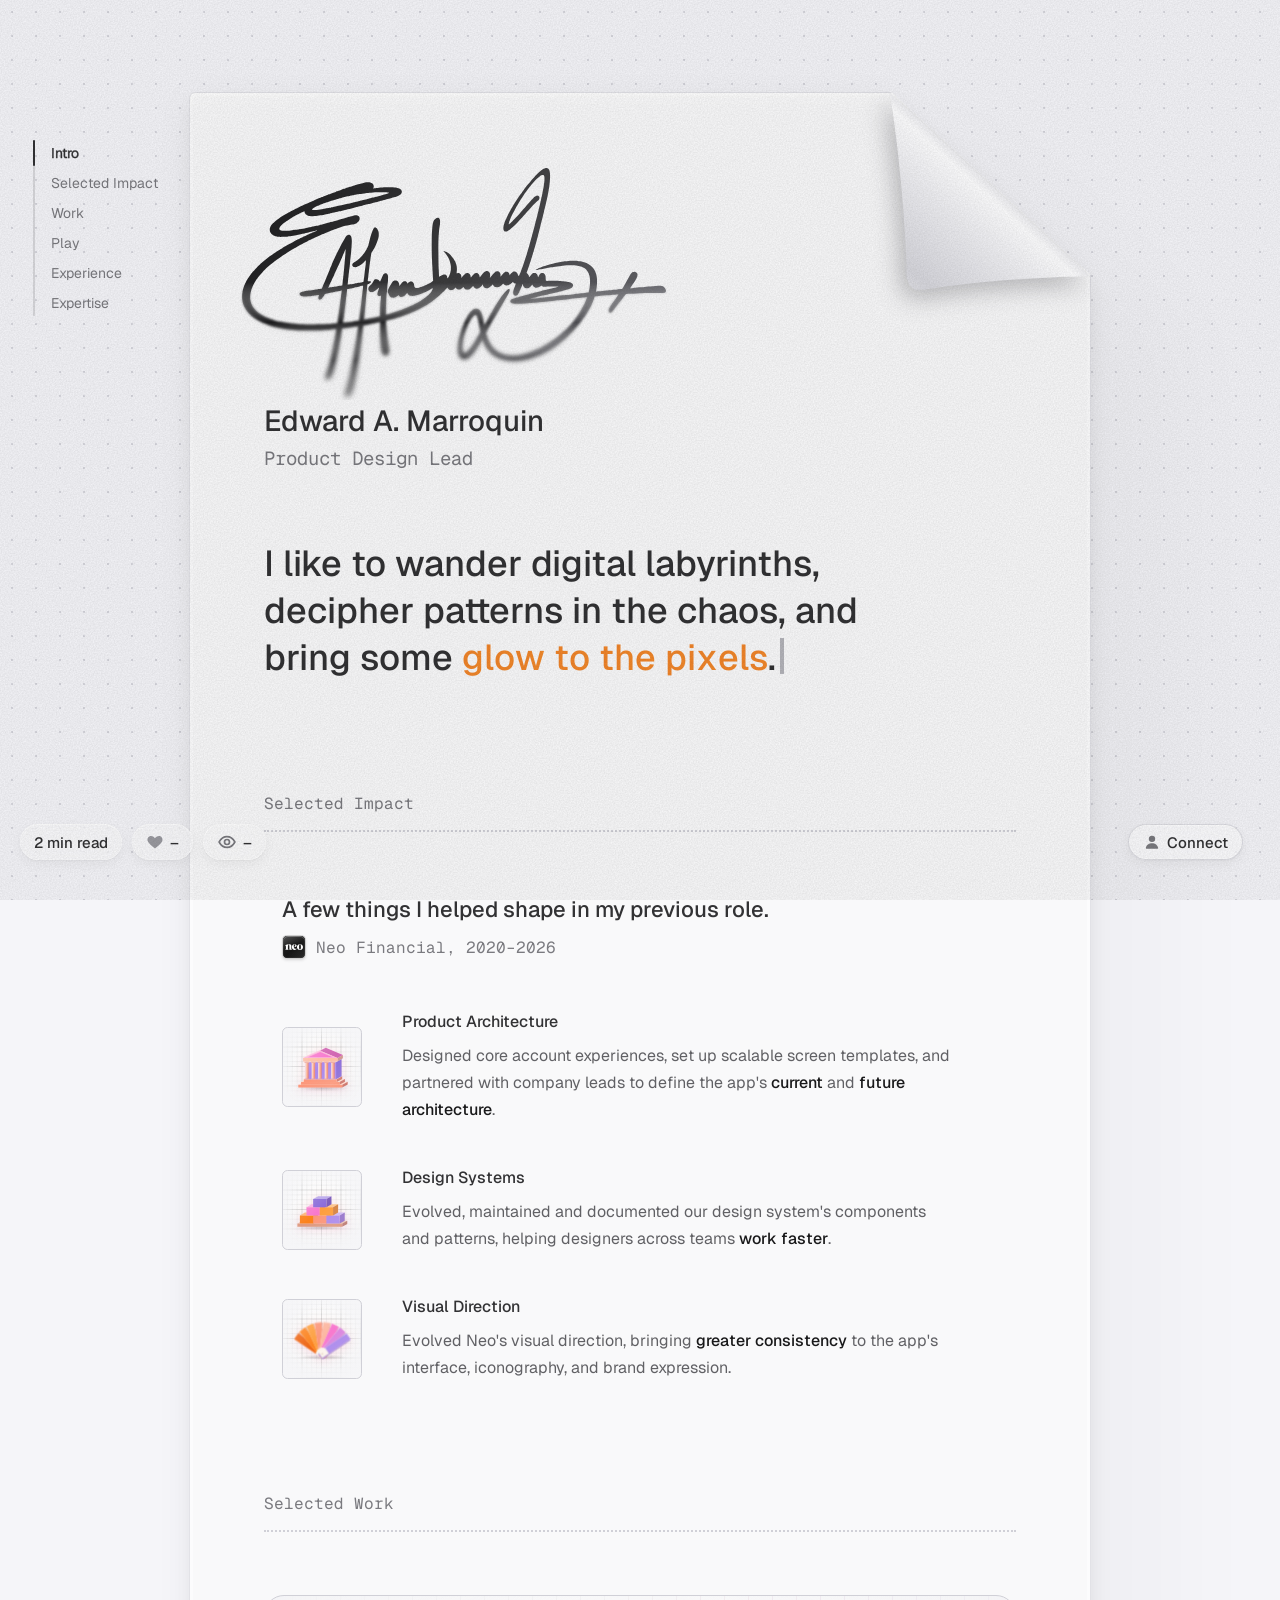
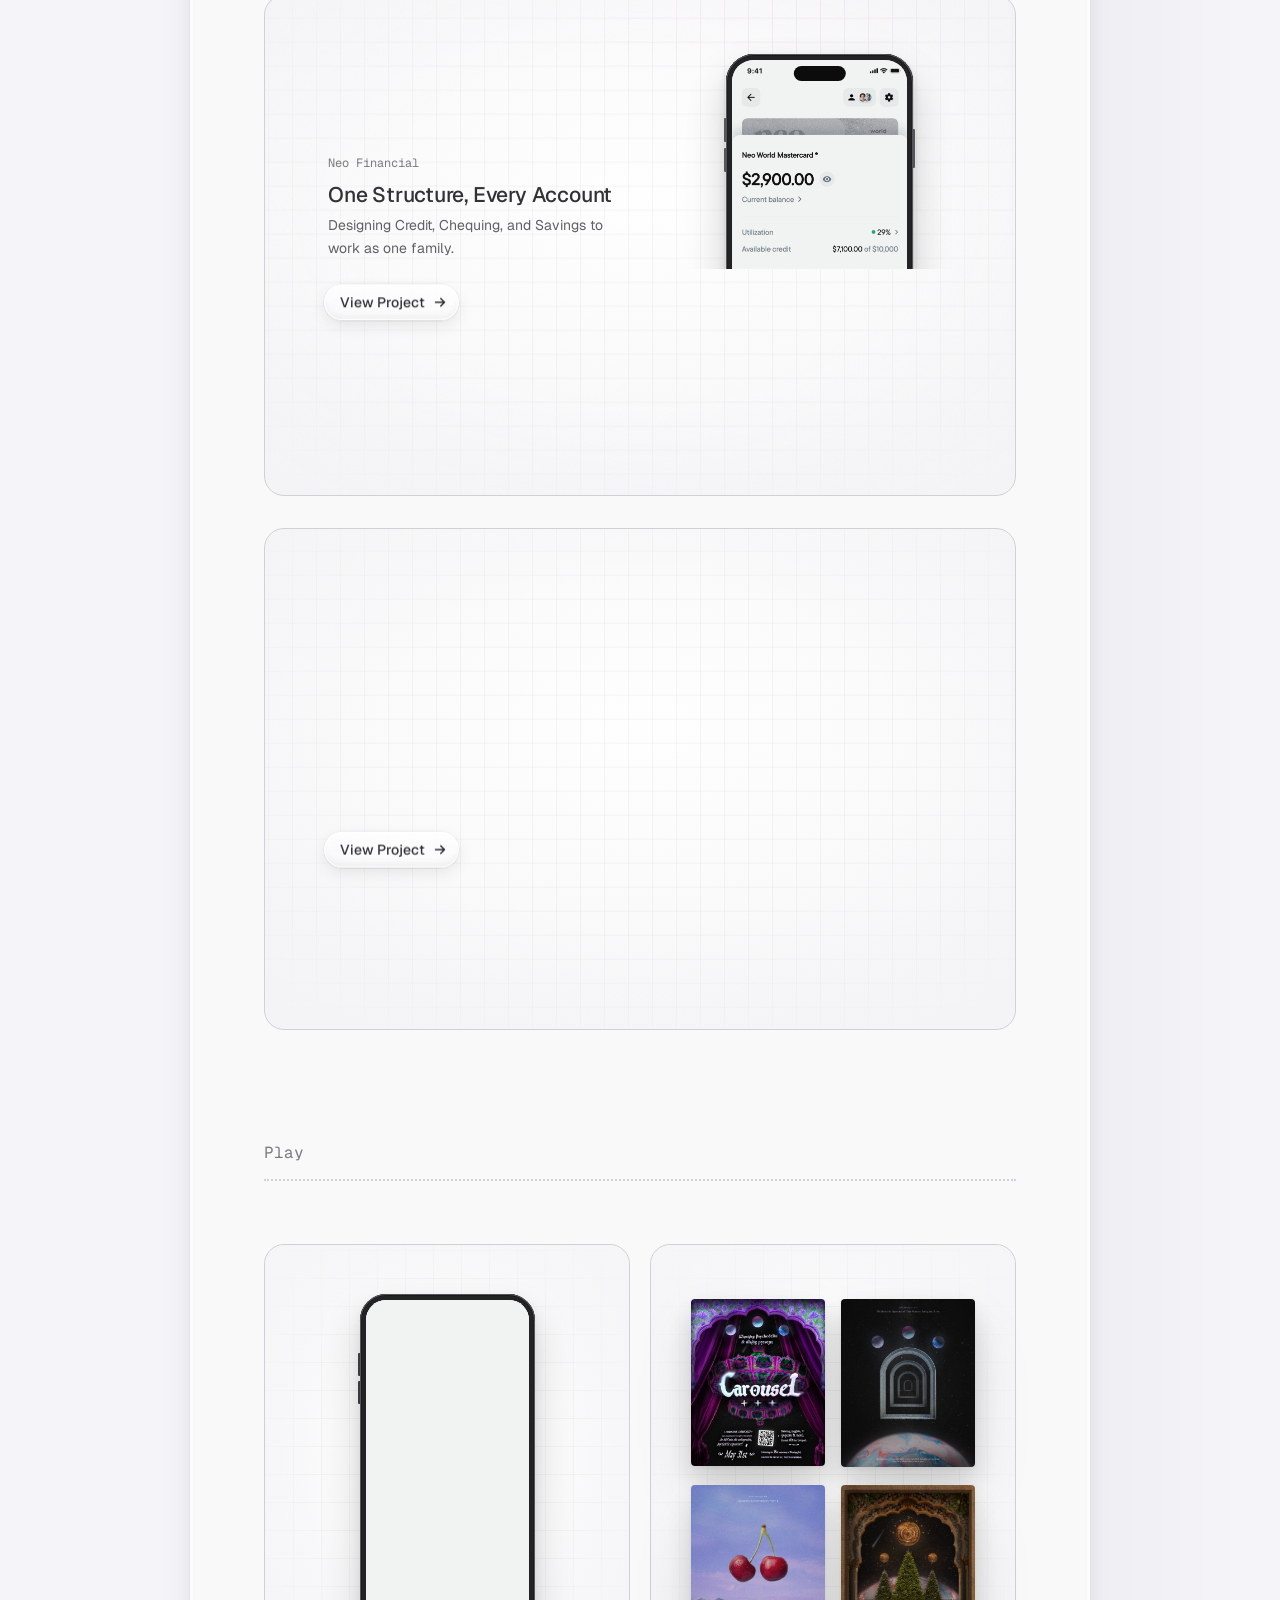
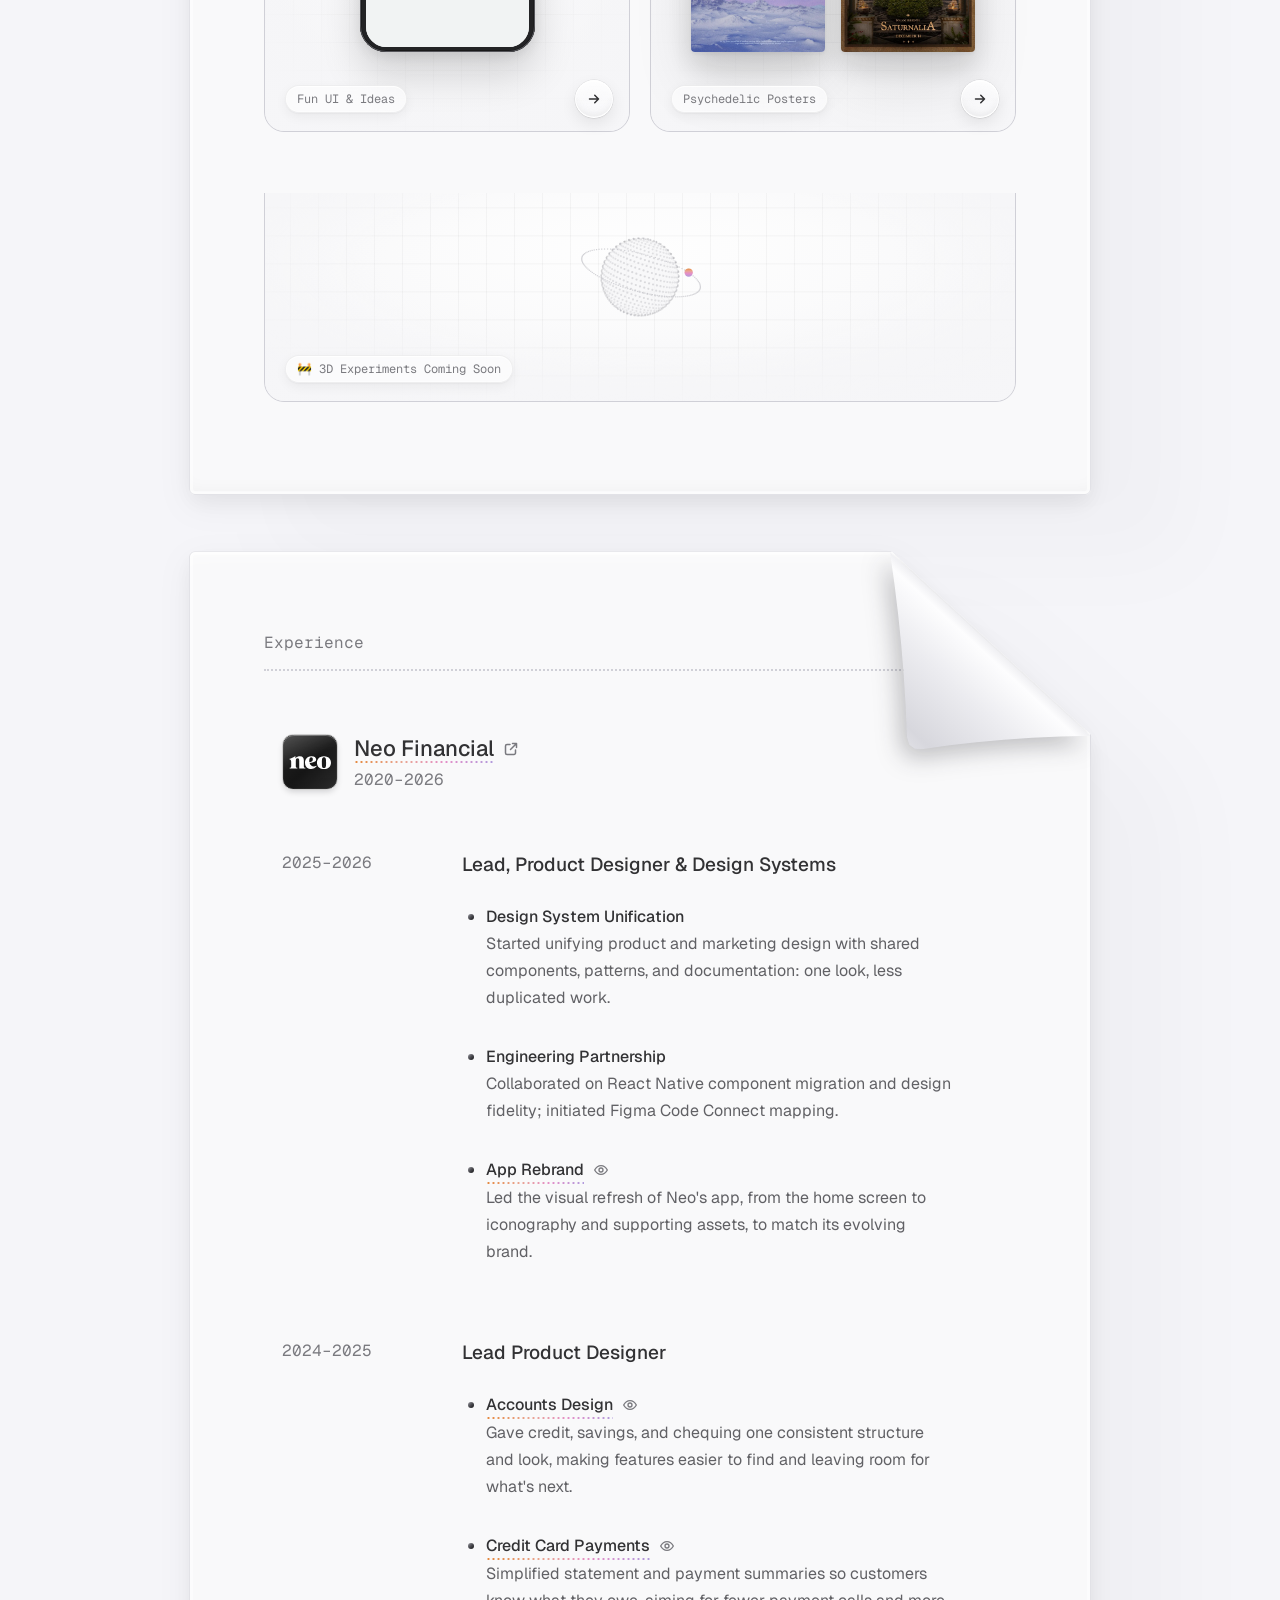
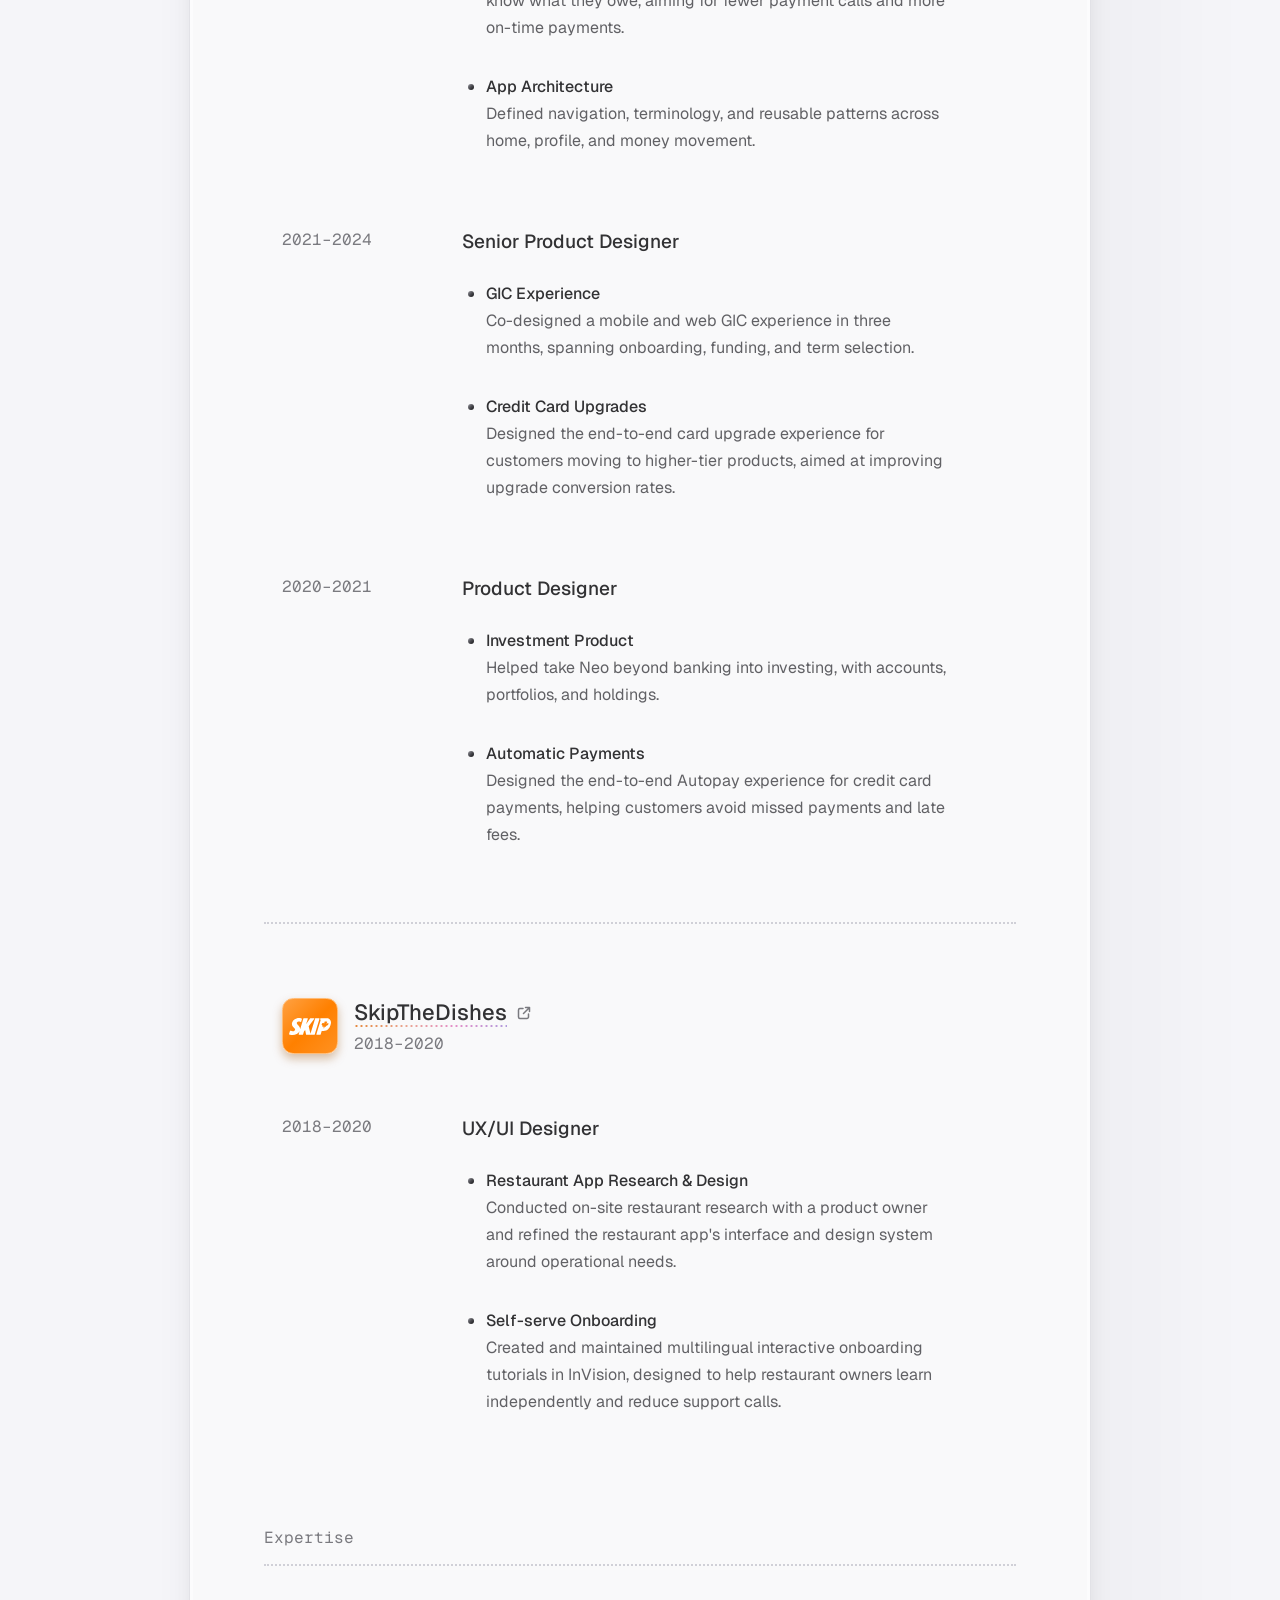
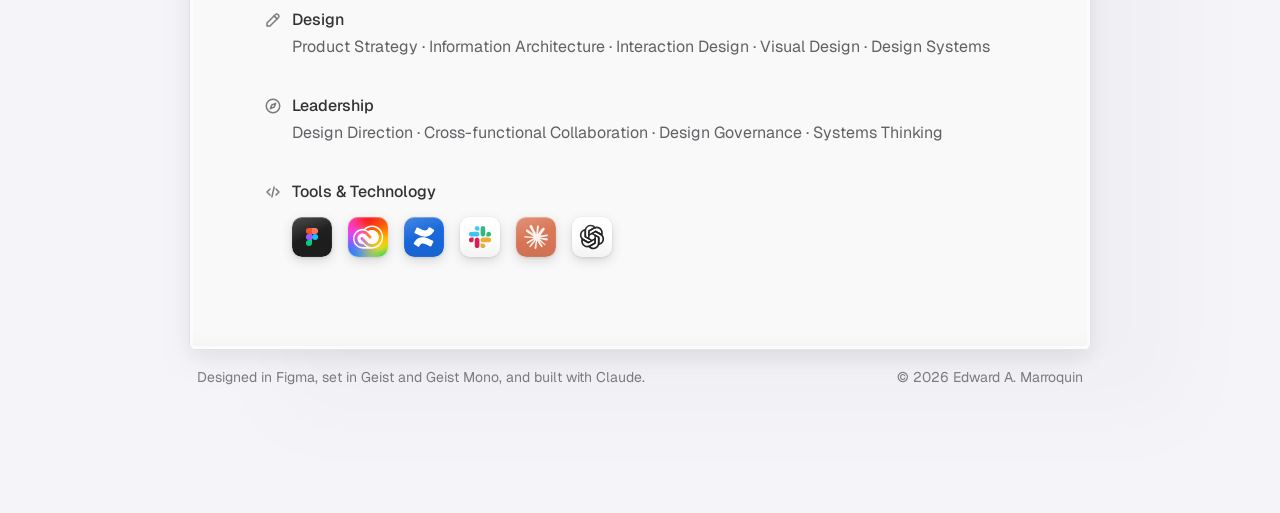
==== commit 55c9ebaa: "Card one keeps its drop shadow through the blueprint The phone keeps its regular shadow while it's a" ====
--- a/index.html
+++ b/index.html
@@ -52,7 +52,7 @@
   <link rel="preconnect" href="https://fonts.googleapis.com">
   <link rel="preconnect" href="https://fonts.gstatic.com" crossorigin>
   <link href="https://fonts.googleapis.com/css2?family=Geist:wght@400;500;600;700&family=Geist+Mono:wght@400&display=swap" rel="stylesheet">
-  <link rel="stylesheet" href="style.css?v=894">  <!-- bump the number after changing style.css so browsers load the new version -->
+  <link rel="stylesheet" href="style.css?v=895">  <!-- bump the number after changing style.css so browsers load the new version -->
   <!-- Loading screen: hide the page until it's revealed (see "Loading screen" in style.css).
        Set here, before anything draws, so the page never flashes in first. -->
   <script>
--- a/style.css
+++ b/style.css
@@ -3052,6 +3052,33 @@
 
 .case-anim.is-skeleton .phone-mock-screen {
   background: rgba(255, 255, 255, 0.65);
+}
+
+/* The phone keeps its drop shadow the whole way through, blueprint too */
+.case-anim.is-skeleton .case-anim-rig .phone-mock-body {
+  box-shadow:
+    inset 0 0 0 1.5px rgba(12, 12, 13, 0.28),
+    inset 0 0 0 0 rgba(22, 22, 23, 0),
+    0 22px 40px rgba(12, 12, 13, 0.18),
+    0 5px 12px rgba(12, 12, 13, 0.1);
+}
+
+/* The fanned sheets' shadows fade out as they fold back in, so nothing
+   snaps away when they land on the phone and vanish */
+.case-anim.is-skeleton .case-anim-layer .phone-mock-body {
+  box-shadow:
+    inset 0 0 0 1.5px rgba(12, 12, 13, 0.28),
+    inset 0 0 0 0 rgba(22, 22, 23, 0),
+    0 22px 40px rgba(12, 12, 13, 0),
+    0 5px 12px rgba(12, 12, 13, 0);
+}
+
+.case-anim.is-skeleton.is-fanned .case-anim-layer .phone-mock-body {
+  box-shadow:
+    inset 0 0 0 1.5px rgba(12, 12, 13, 0.28),
+    inset 0 0 0 0 rgba(22, 22, 23, 0),
+    0 22px 40px rgba(12, 12, 13, 0.12),
+    0 5px 12px rgba(12, 12, 13, 0.06);
 }
 
 .case-anim.is-skeleton .phone-mock-screen::before {
@@ -15046,7 +15073,7 @@
   transition:
     opacity 0s linear 1.6s,
     background-color 0.8s ease,
-    box-shadow 0.8s ease;
+    box-shadow 1.2s ease;
 }
 
 .case-anim.is-fanned .case-anim-layer .phone-slab,
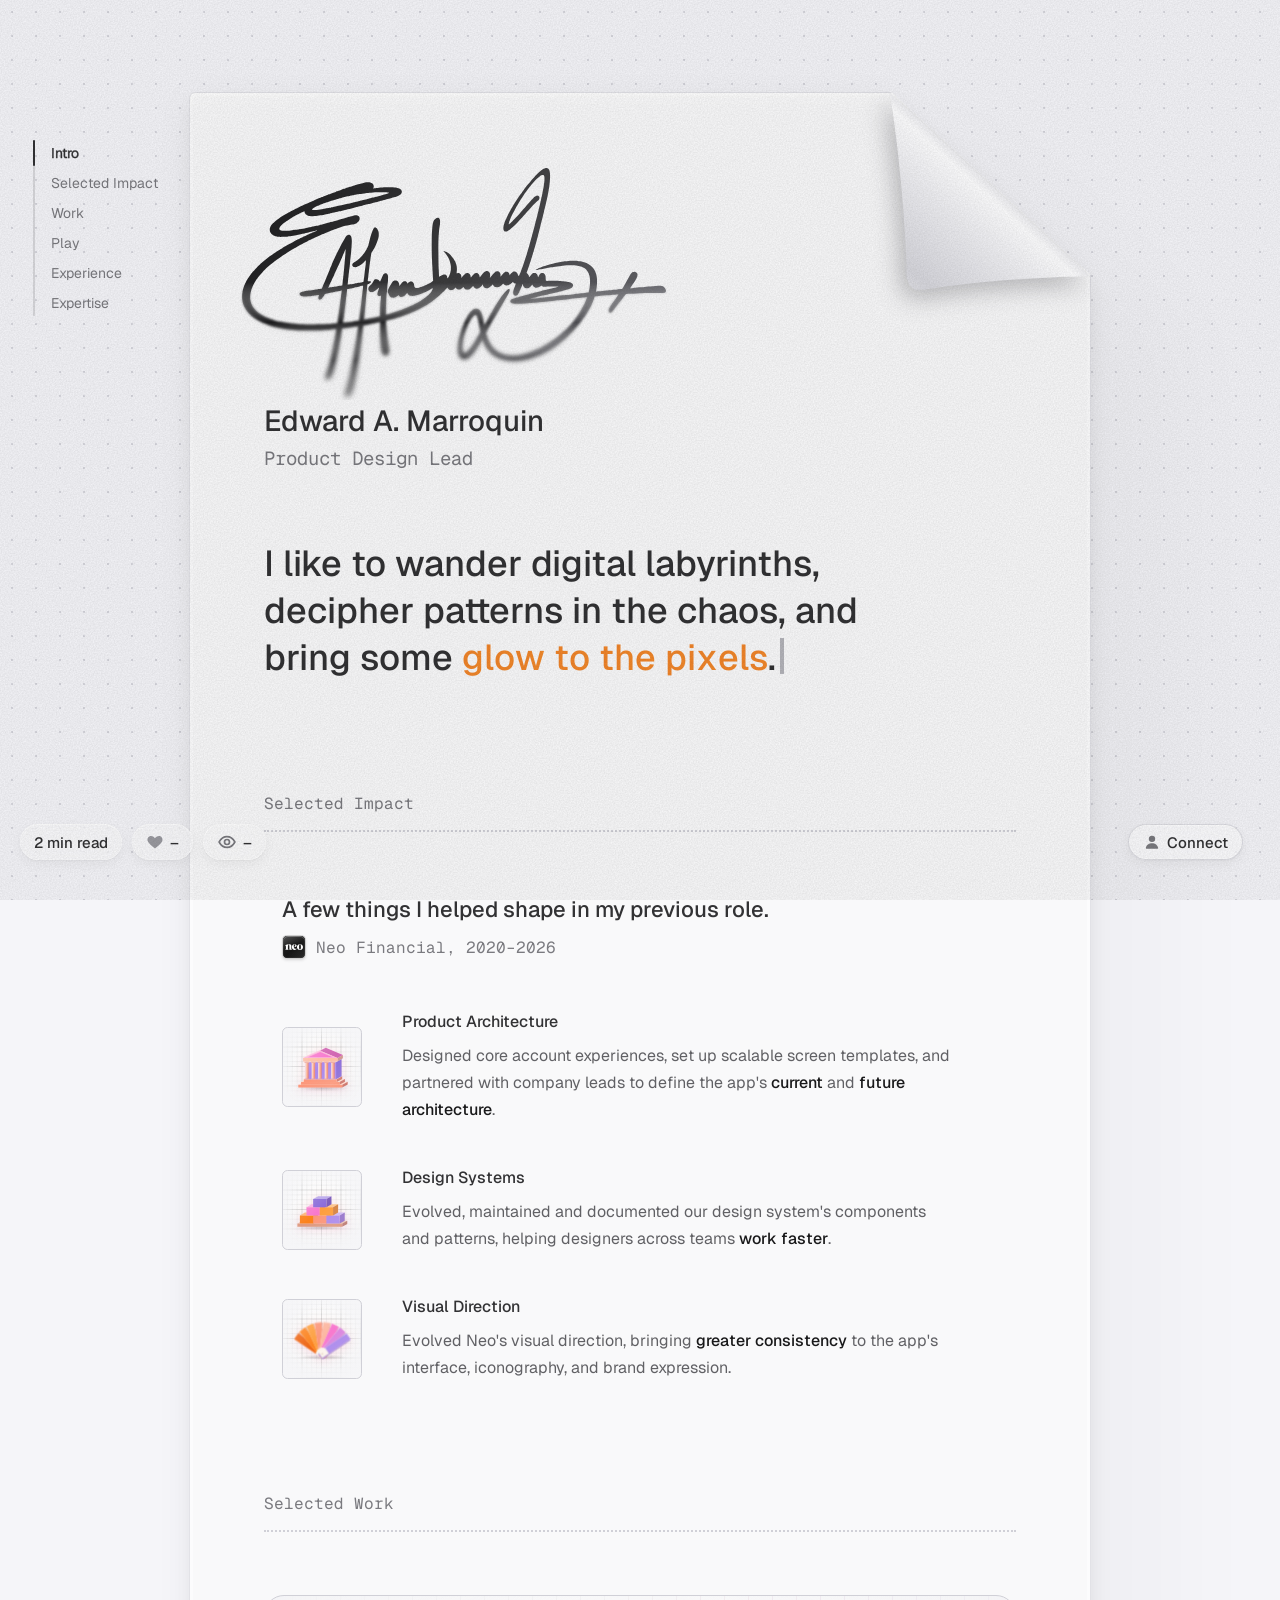
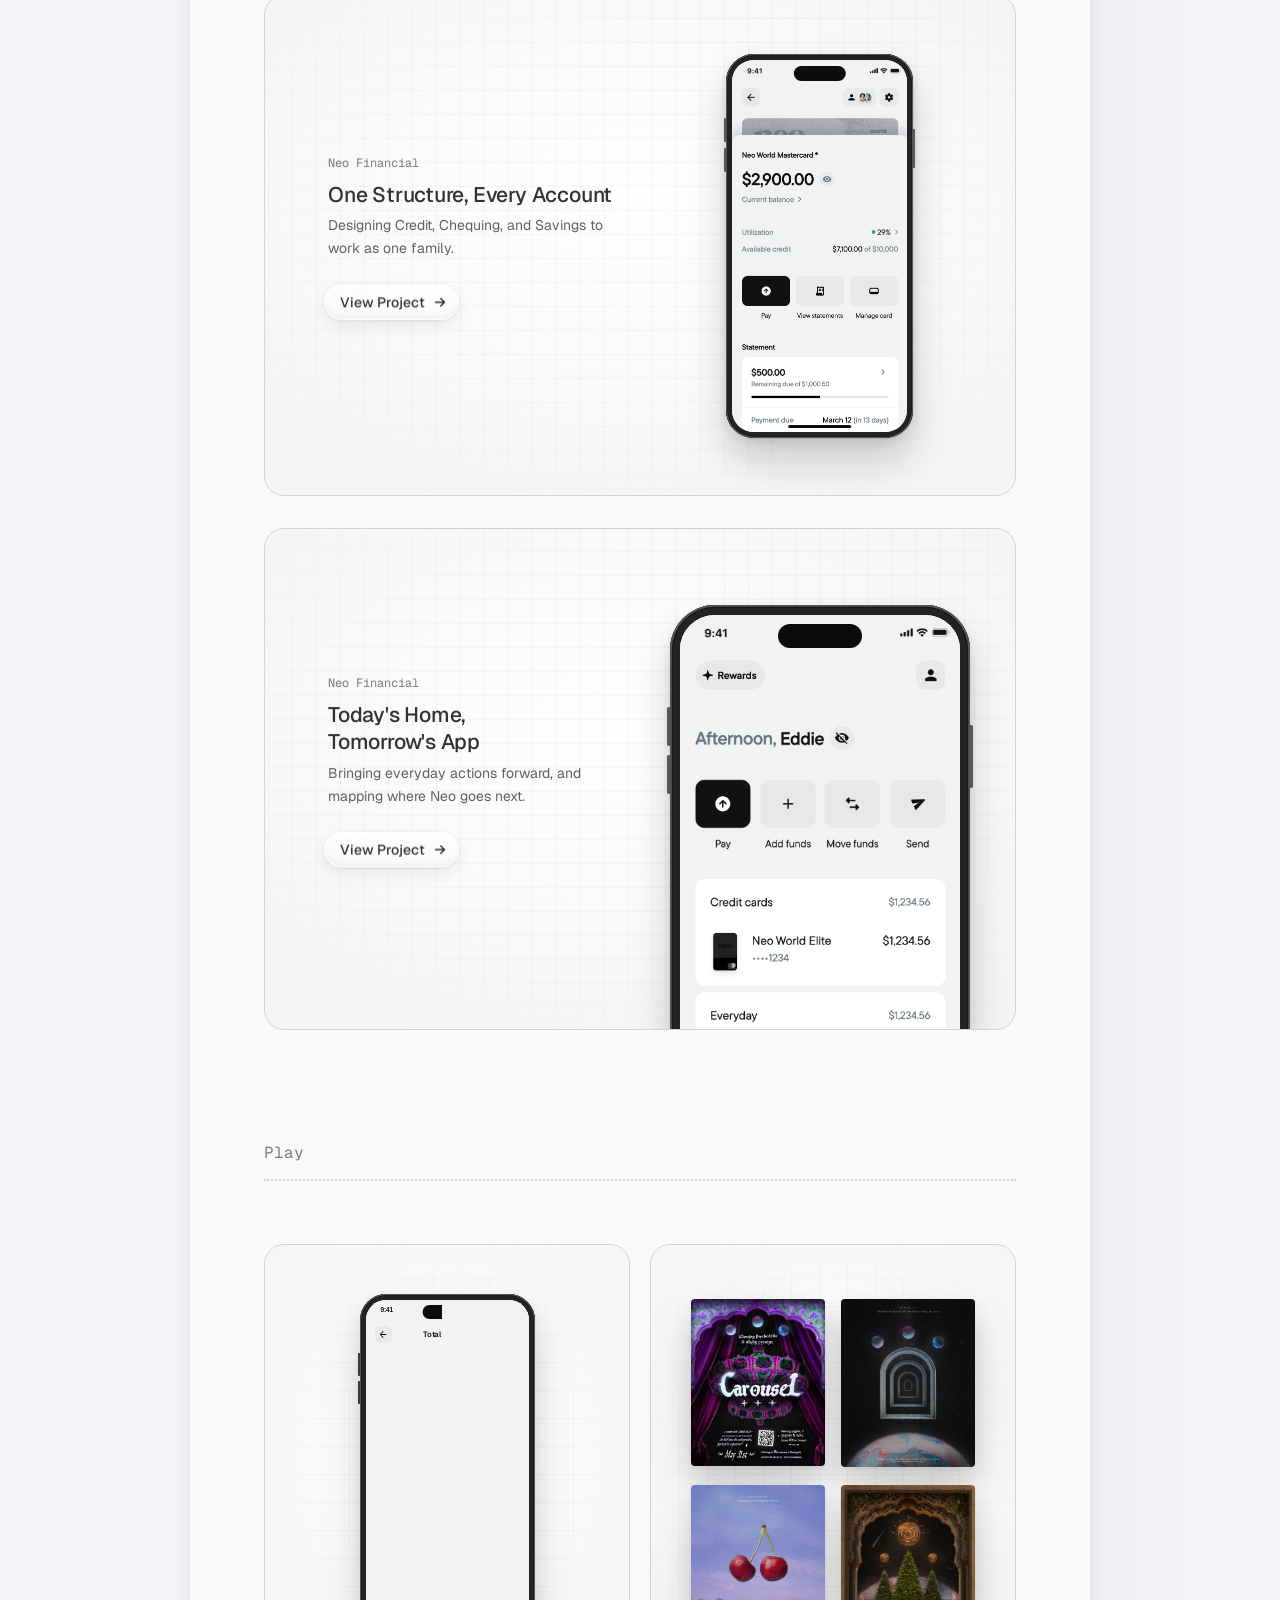
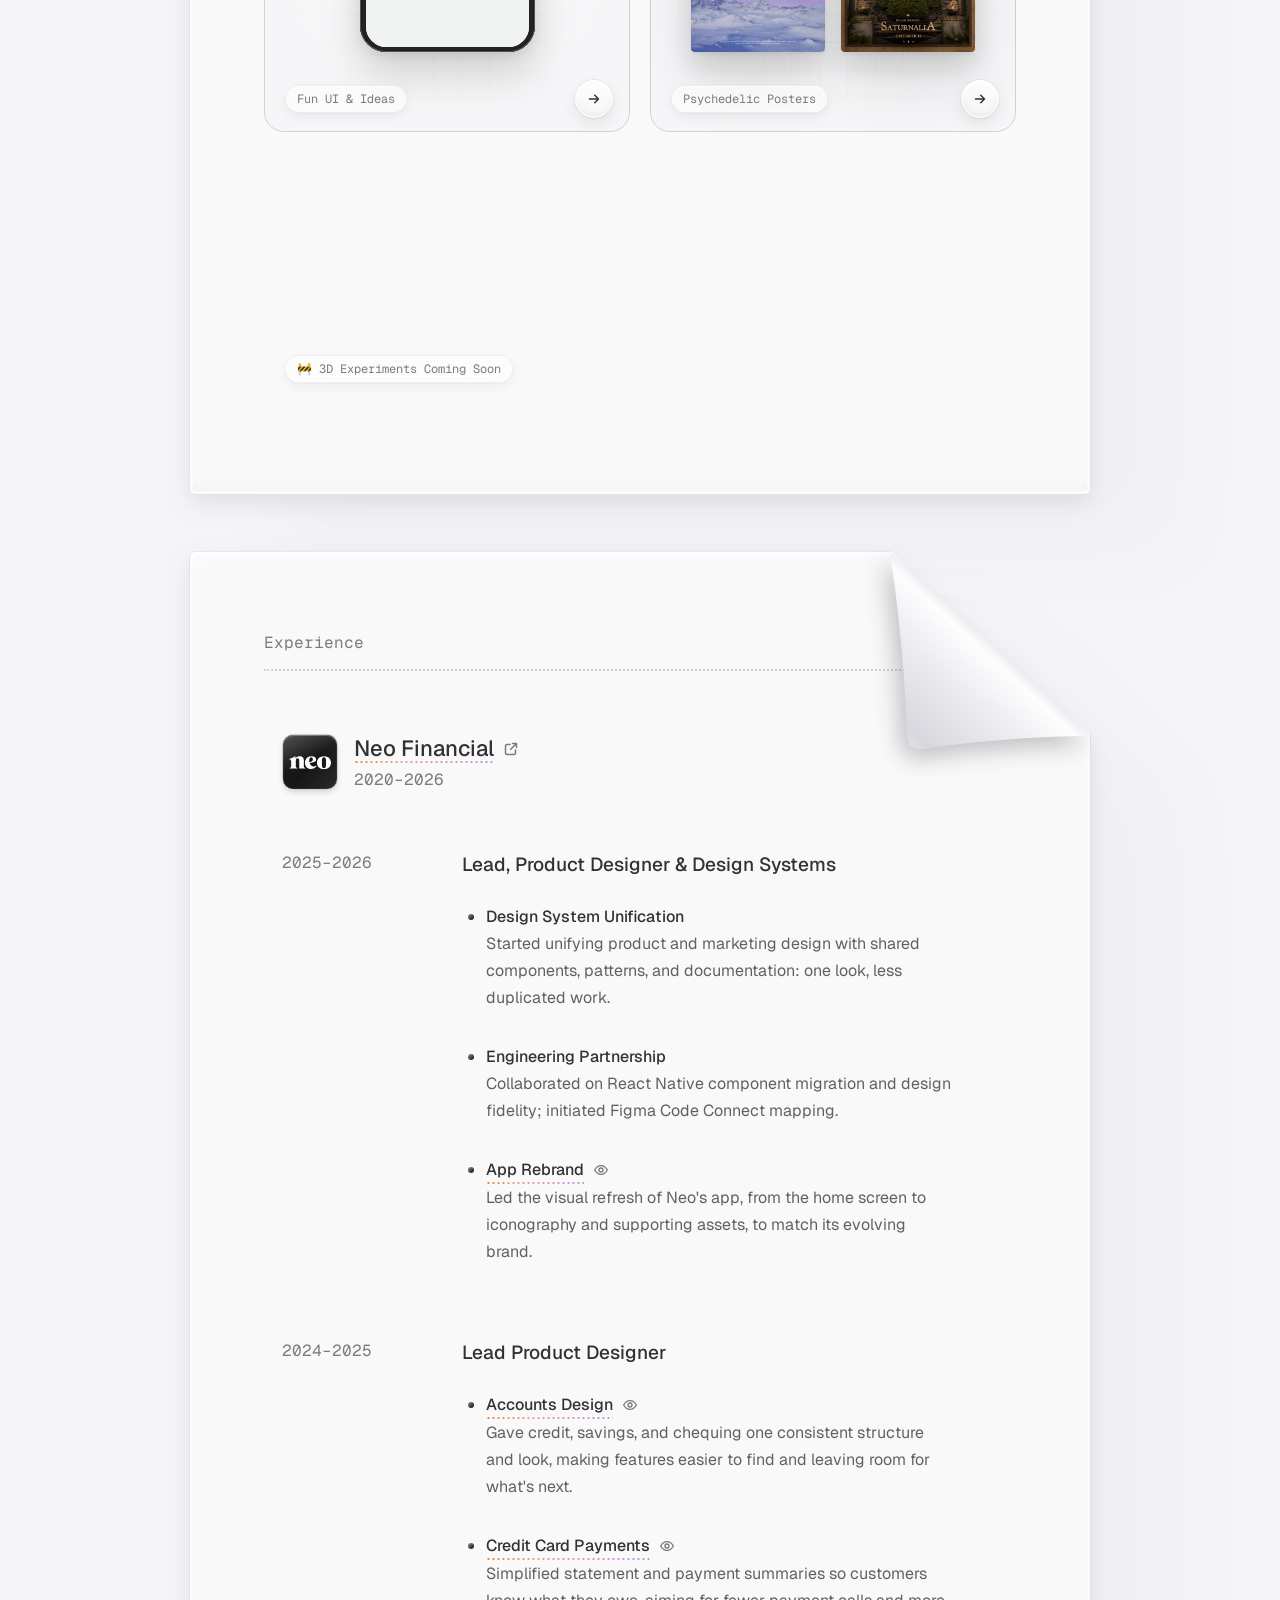
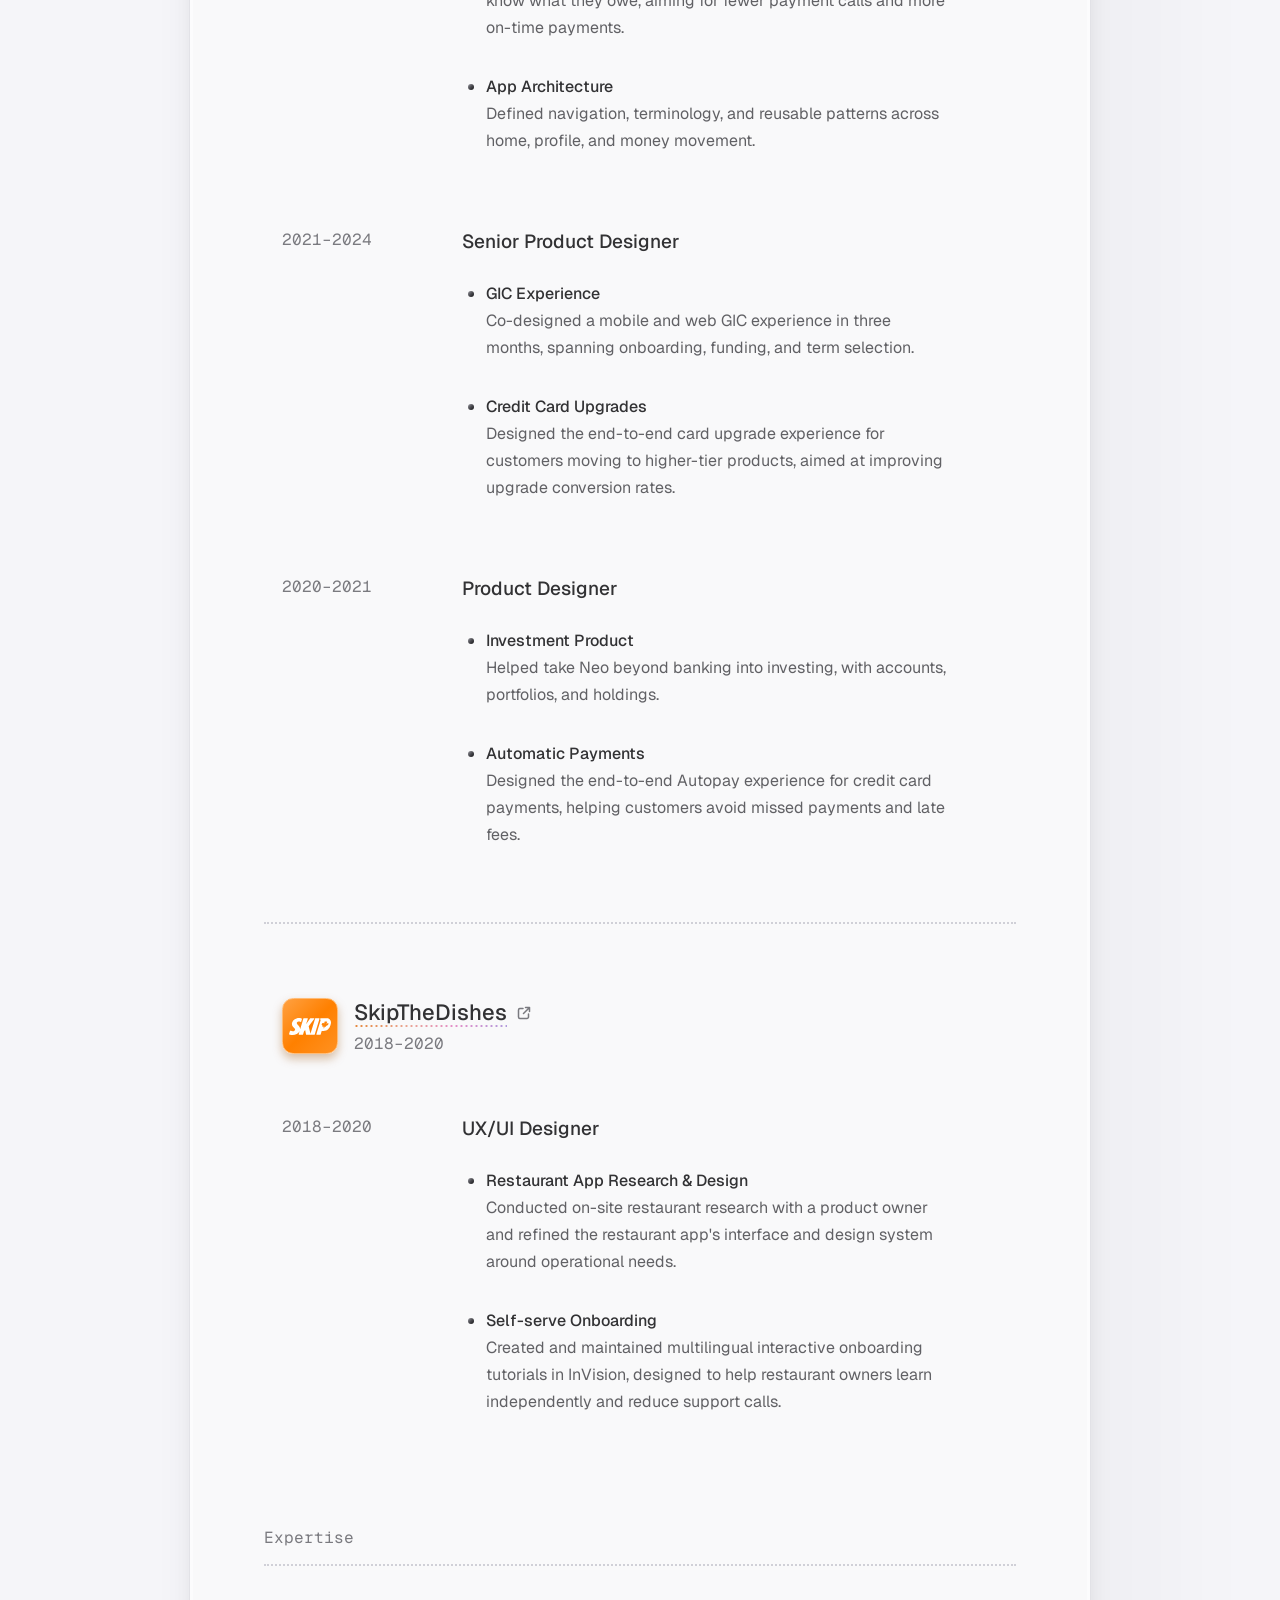
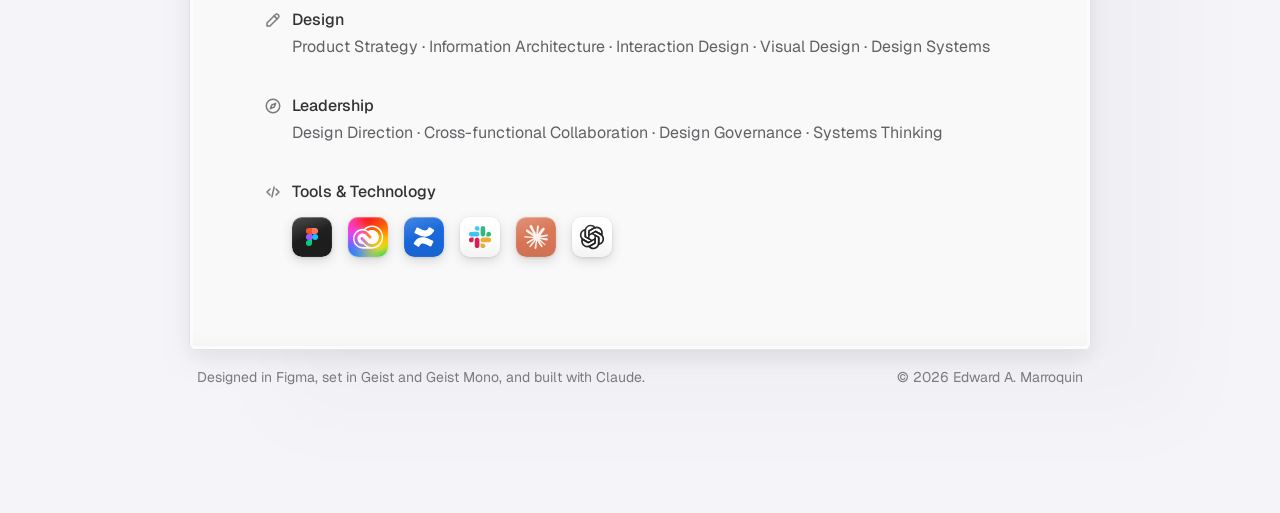
==== commit 86f56563: "Only the resume's first fold lifts on hover The Experience sheet's fold and both case studies' folds" ====
--- a/index.html
+++ b/index.html
@@ -52,7 +52,7 @@
   <link rel="preconnect" href="https://fonts.googleapis.com">
   <link rel="preconnect" href="https://fonts.gstatic.com" crossorigin>
   <link href="https://fonts.googleapis.com/css2?family=Geist:wght@400;500;600;700&family=Geist+Mono:wght@400&display=swap" rel="stylesheet">
-  <link rel="stylesheet" href="style.css?v=895">  <!-- bump the number after changing style.css so browsers load the new version -->
+  <link rel="stylesheet" href="style.css?v=896">  <!-- bump the number after changing style.css so browsers load the new version -->
   <!-- Loading screen: hide the page until it's revealed (see "Loading screen" in style.css).
        Set here, before anything draws, so the page never flashes in first. -->
   <script>
@@ -498,9 +498,6 @@
       </section>
 
     </article>
-      <!-- Hover area for the folded corner. It sits outside the card so the card's
-           trimmed corner can't cut it off while the fold lifts (which caused flicker). -->
-      <span class="fold-hotspot" aria-hidden="true"></span>
     </div>
 
     <!-- Colophon and copyright, just under the page: colophon left, copyright right -->
--- a/style.css
+++ b/style.css
@@ -1331,14 +1331,11 @@
 
 /* ===== Page 2 (resume) =====
    Experience and Expertise sit on a second sheet, 56px below the first, with
-   its own folded corner. Its fold lifts on hover but hides no stamp. */
+   its own folded corner. Only the first sheet's fold lifts on hover; this
+   one stays still (it has no hover area). */
 .resume-frame.resume-page-2 {
   margin-top: 56px;
   view-transition-name: none;
-}
-
-.resume-page-2 .fold-hotspot {
-  cursor: default;
 }
 
 /* ===== Fun (resume) =====
@@ -3537,10 +3534,8 @@
   --fold-side: 0px;
 }
 
-/* On a case study the fold just lifts: there's no stamp under it to open */
-.page-case .fold-hotspot {
-  cursor: default;
-}
+/* On a case study the fold stays still (no hover area): only the resume's
+   first fold lifts, over its stamp */
 
 .case-back {
   position: fixed;
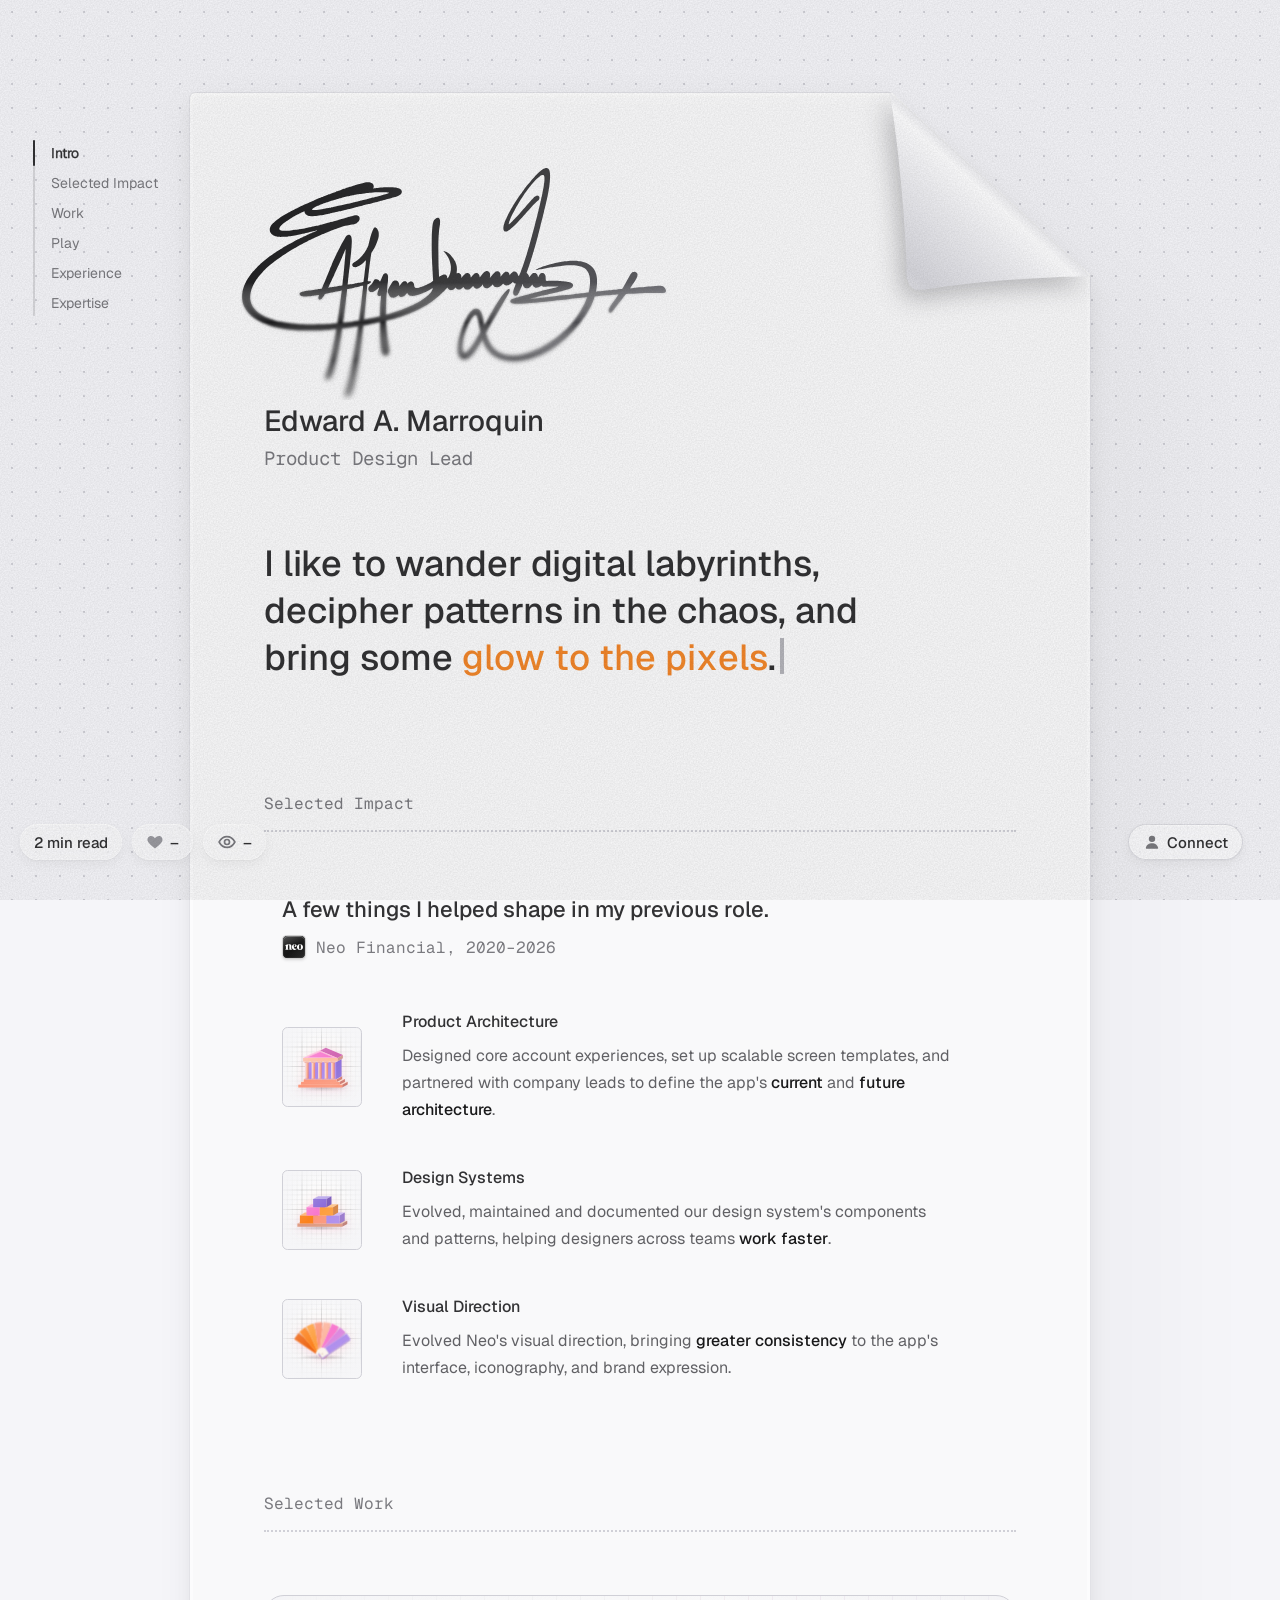
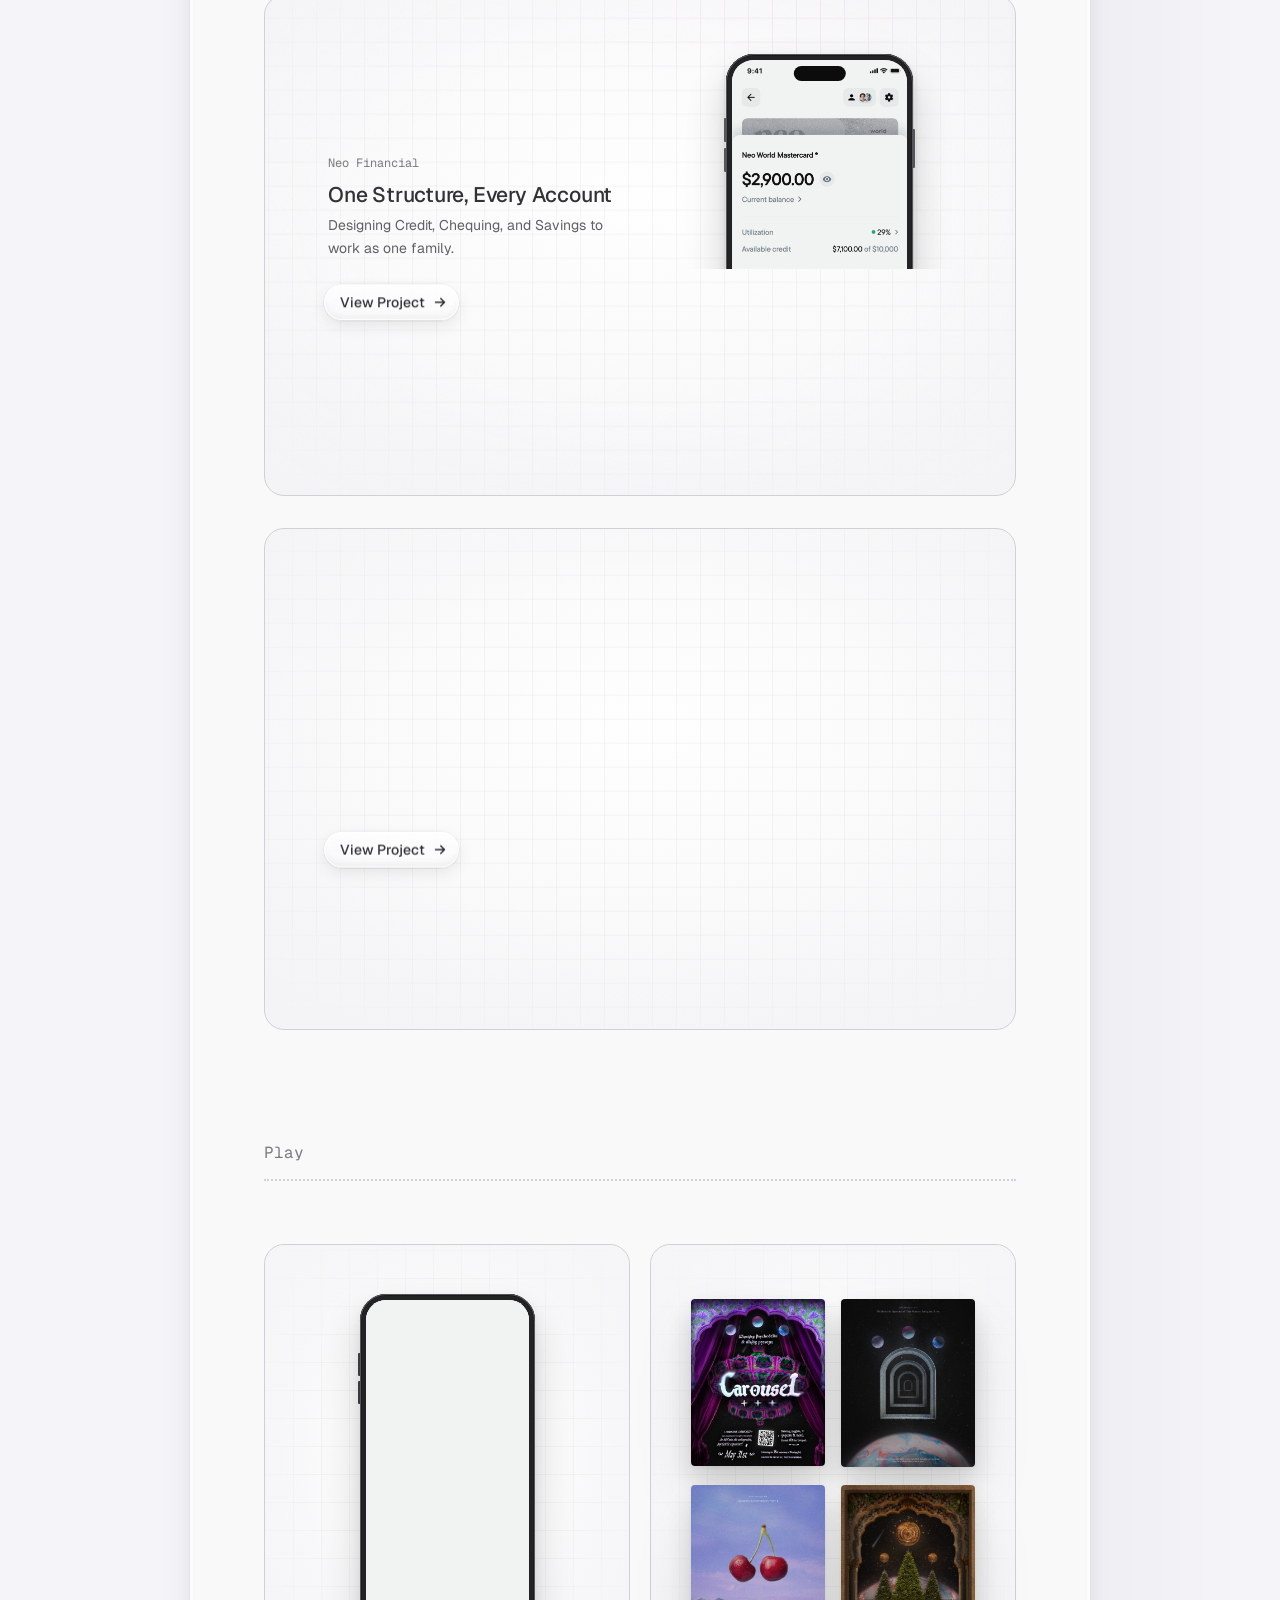
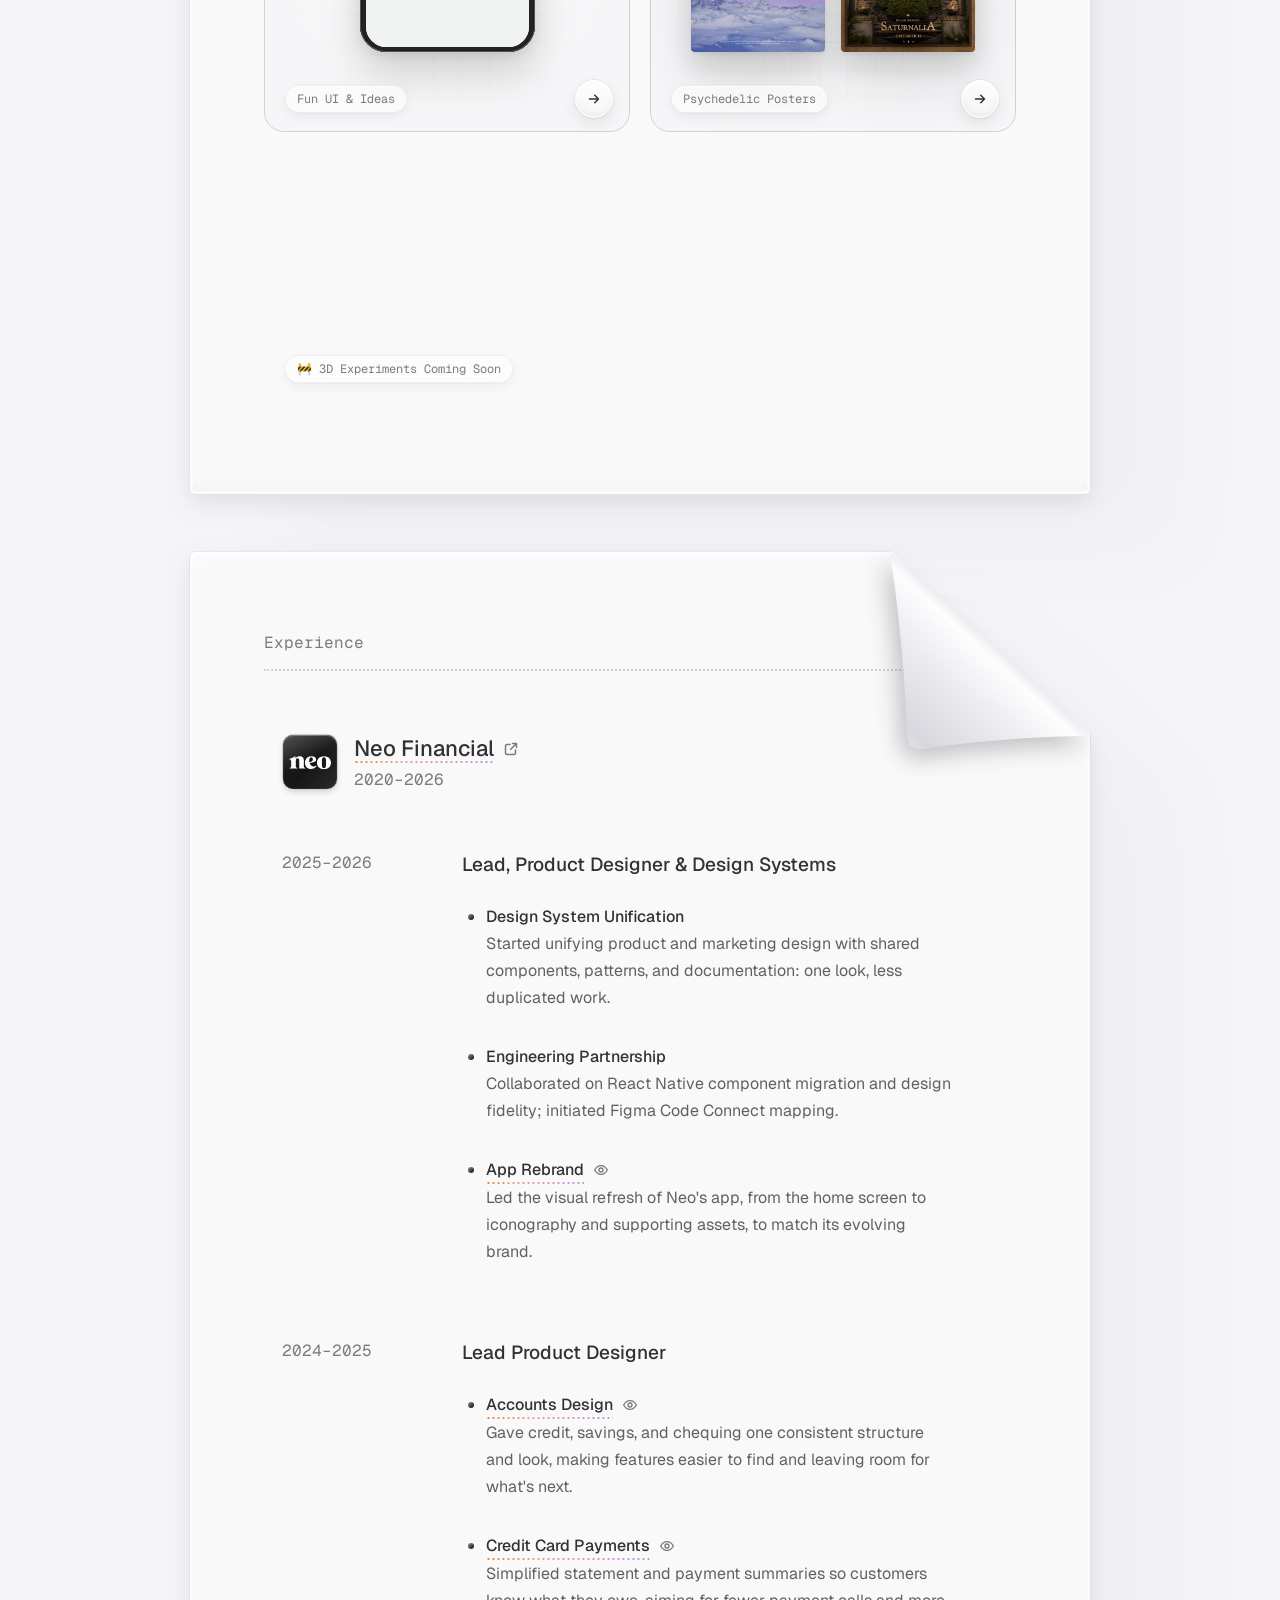
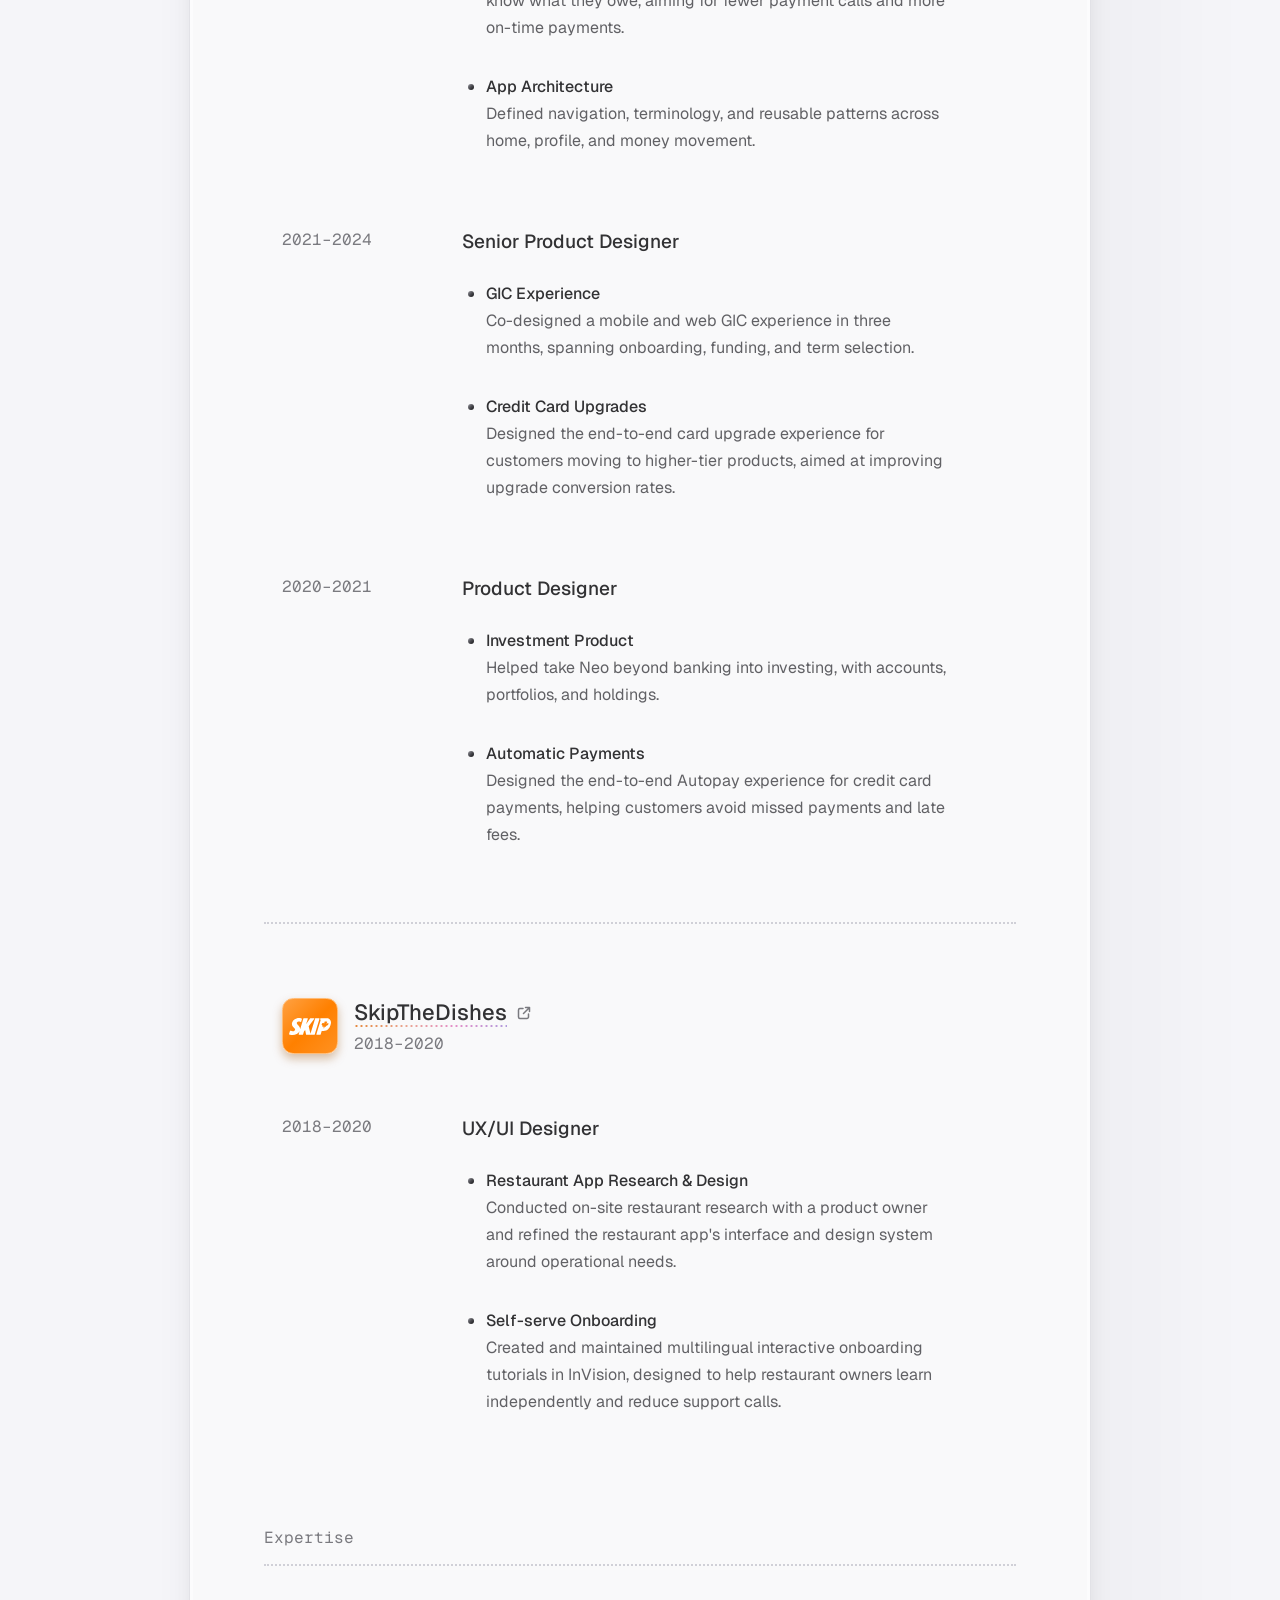
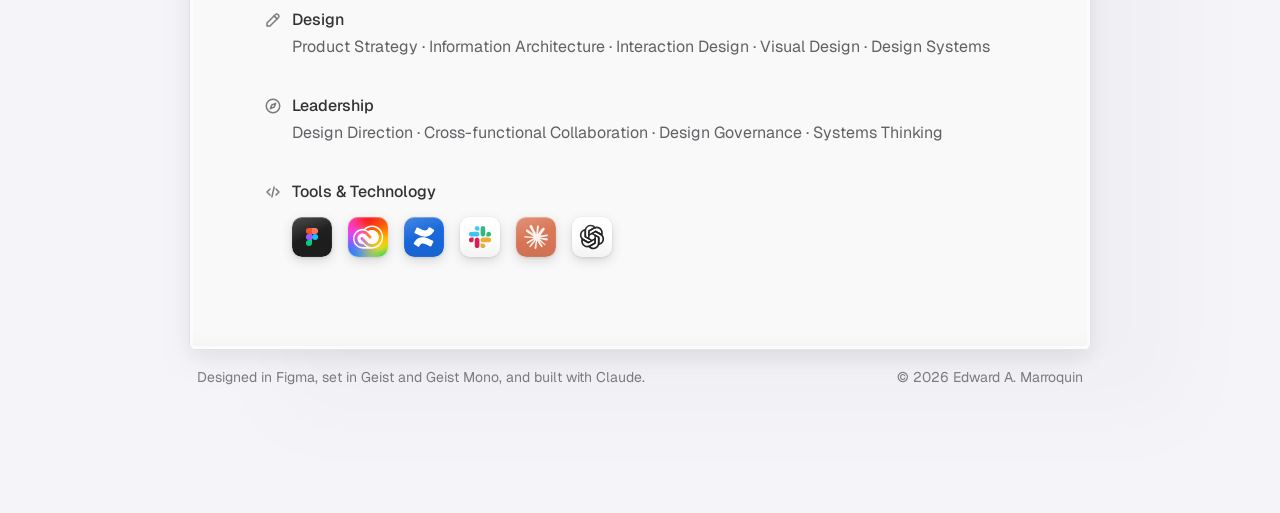
==== commit 70625672: "Background dots a touch darker Co-Authored-By: Claude Opus 5.5 <noreply@anthropic.com>" ====
--- a/index.html
+++ b/index.html
@@ -52,7 +52,7 @@
   <link rel="preconnect" href="https://fonts.googleapis.com">
   <link rel="preconnect" href="https://fonts.gstatic.com" crossorigin>
   <link href="https://fonts.googleapis.com/css2?family=Geist:wght@400;500;600;700&family=Geist+Mono:wght@400&display=swap" rel="stylesheet">
-  <link rel="stylesheet" href="style.css?v=896">  <!-- bump the number after changing style.css so browsers load the new version -->
+  <link rel="stylesheet" href="style.css?v=897">  <!-- bump the number after changing style.css so browsers load the new version -->
   <!-- Loading screen: hide the page until it's revealed (see "Loading screen" in style.css).
        Set here, before anything draws, so the page never flashes in first. -->
   <script>
--- a/style.css
+++ b/style.css
@@ -956,7 +956,7 @@
   inset: 0;
   z-index: 0;
   pointer-events: none;
-  background-image: url("data:image/svg+xml,%3Csvg xmlns='http://www.w3.org/2000/svg' width='24' height='24'%3E%3Crect x='11' y='11' width='2' height='2' rx='1' fill='%23CDCDD5'/%3E%3C/svg%3E");
+  background-image: url("data:image/svg+xml,%3Csvg xmlns='http://www.w3.org/2000/svg' width='24' height='24'%3E%3Crect x='11' y='11' width='2' height='2' rx='1' fill='%23C4C4CC'/%3E%3C/svg%3E");
   background-size: var(--dot-spacing) var(--dot-spacing);
   background-position: var(--shift-x) var(--shift-y);
 }
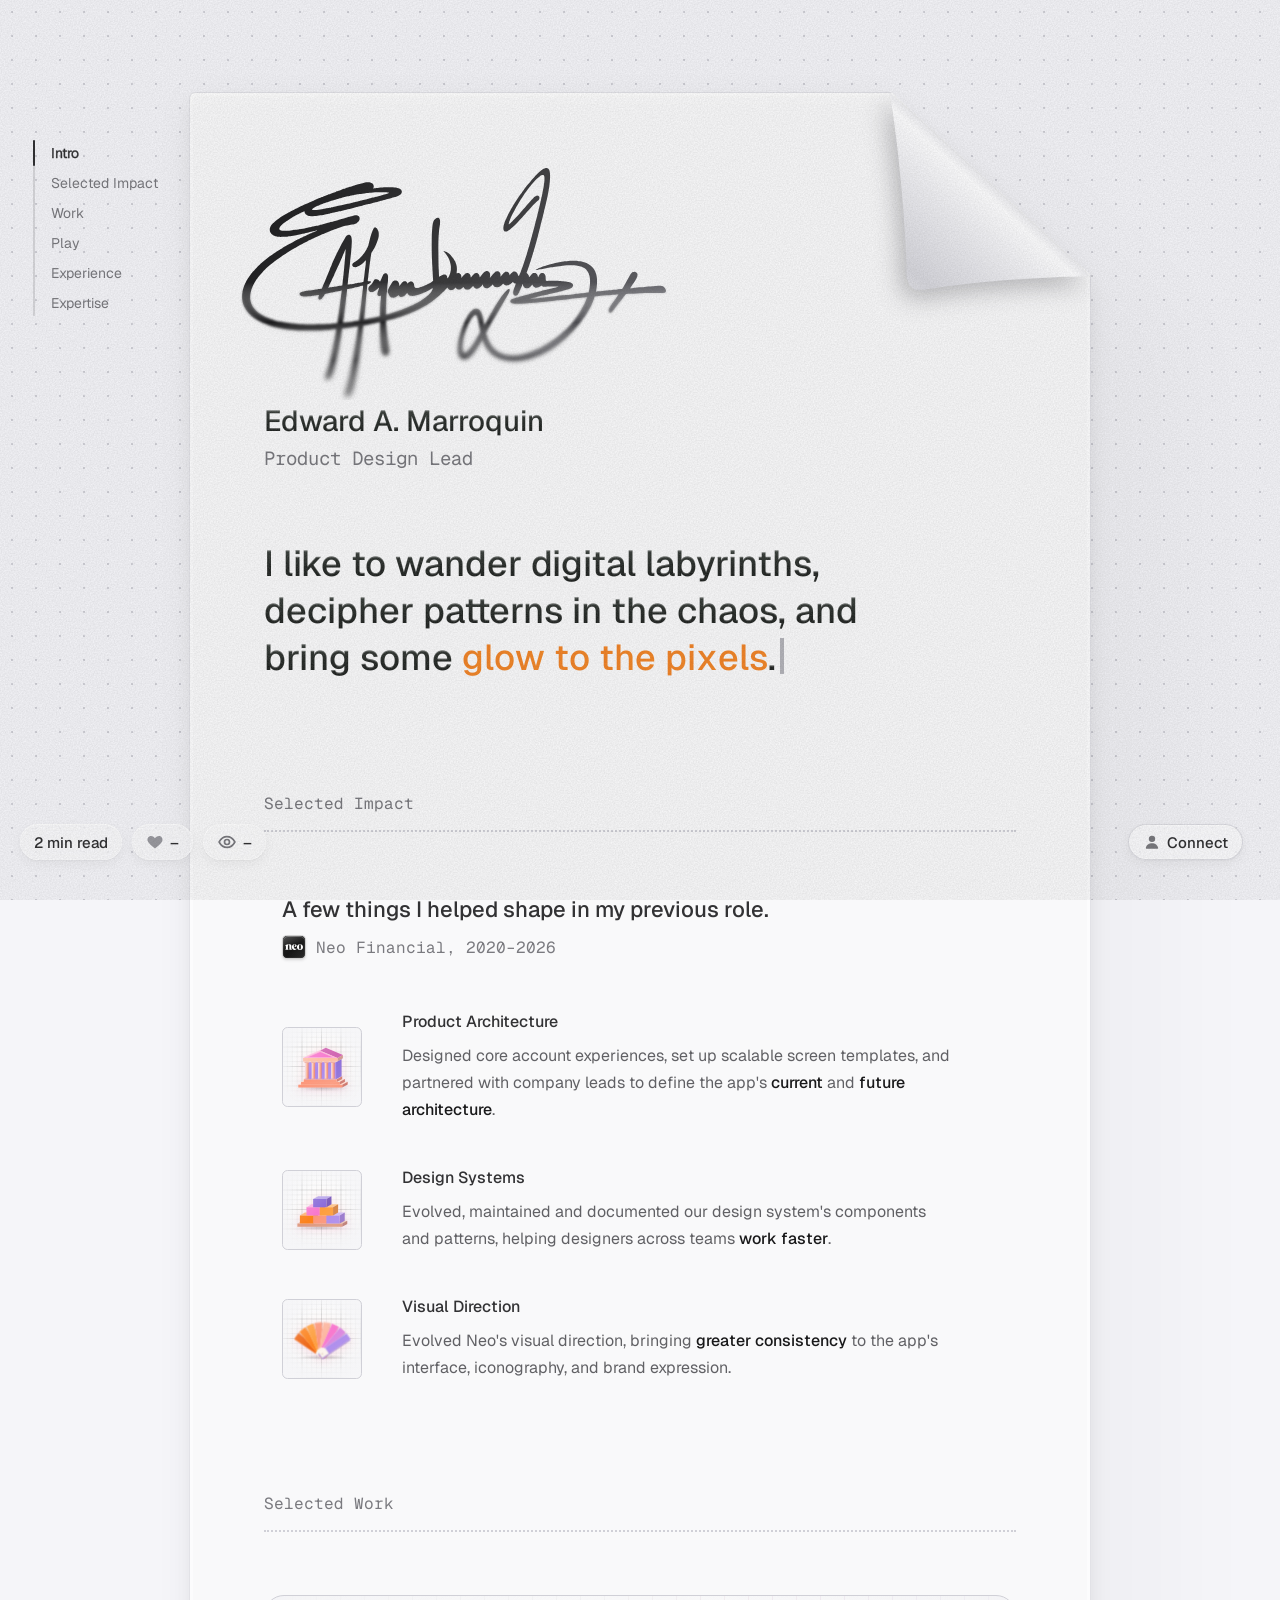
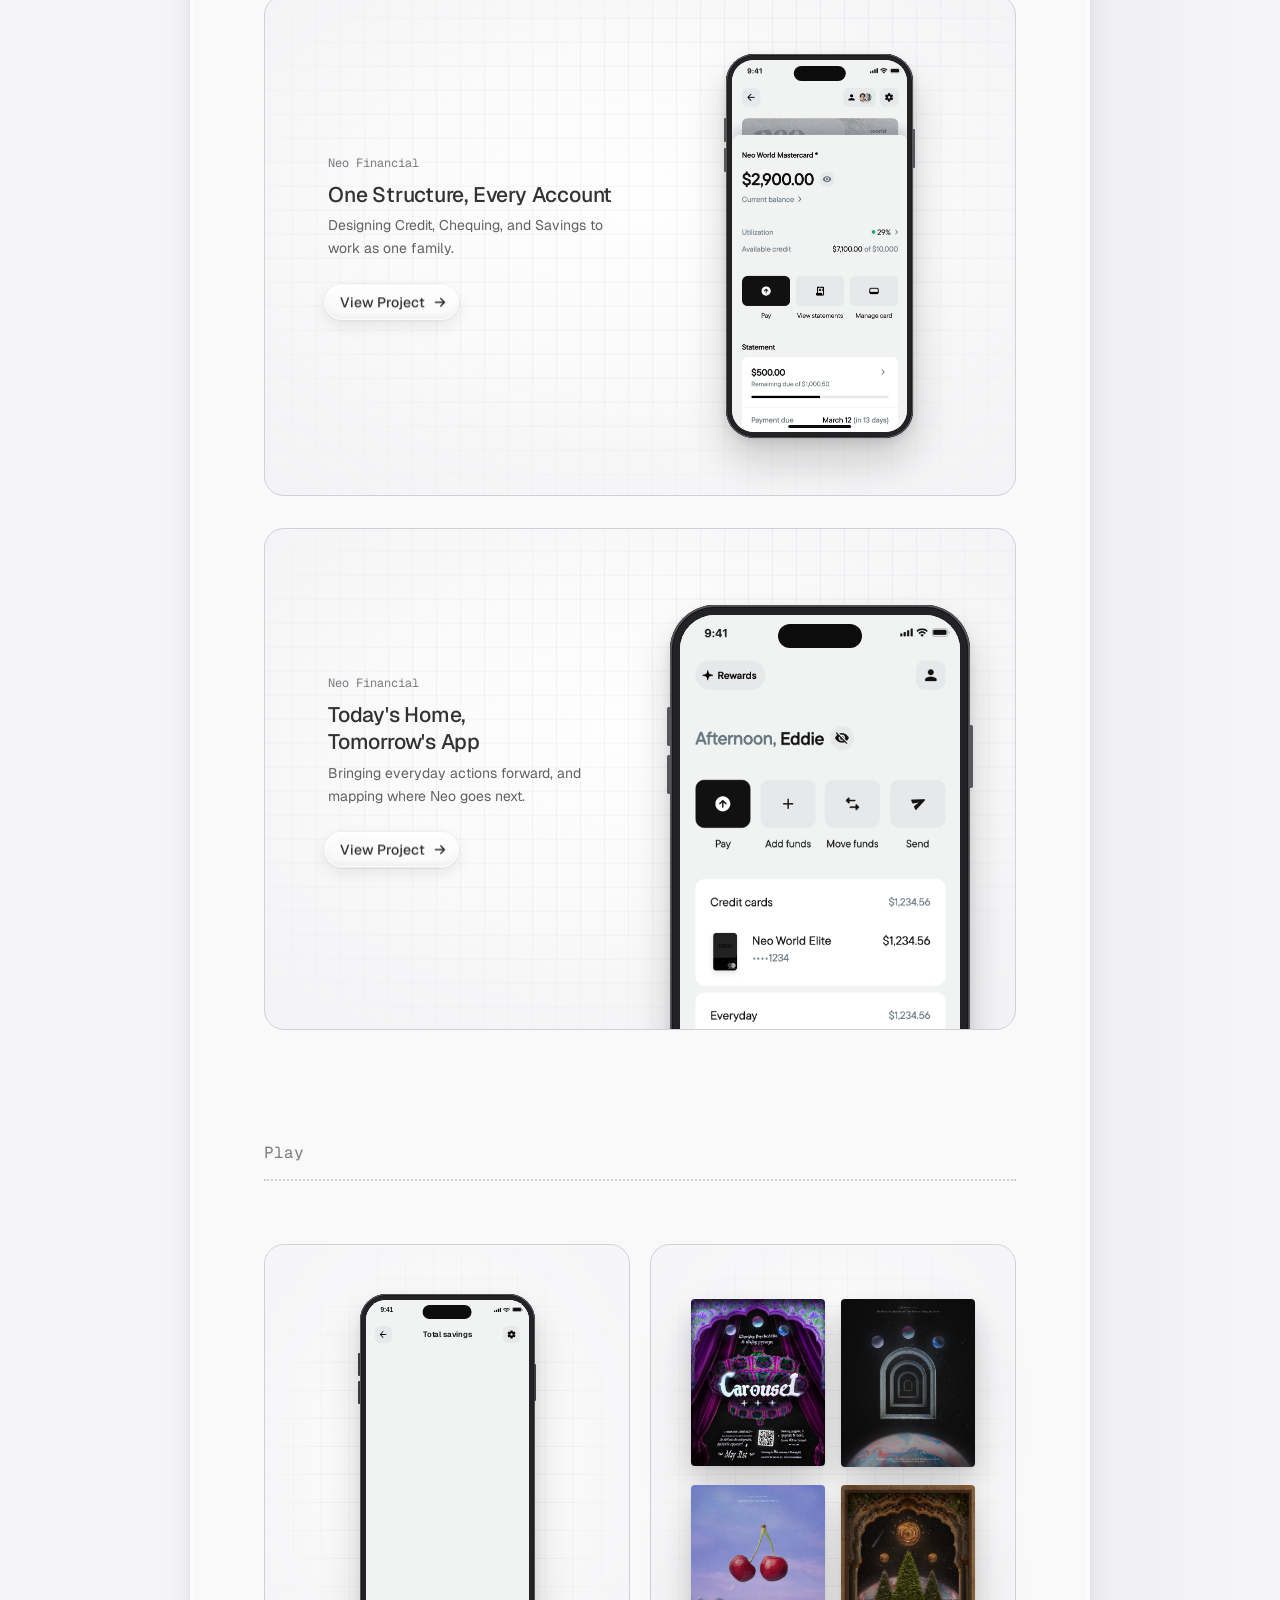
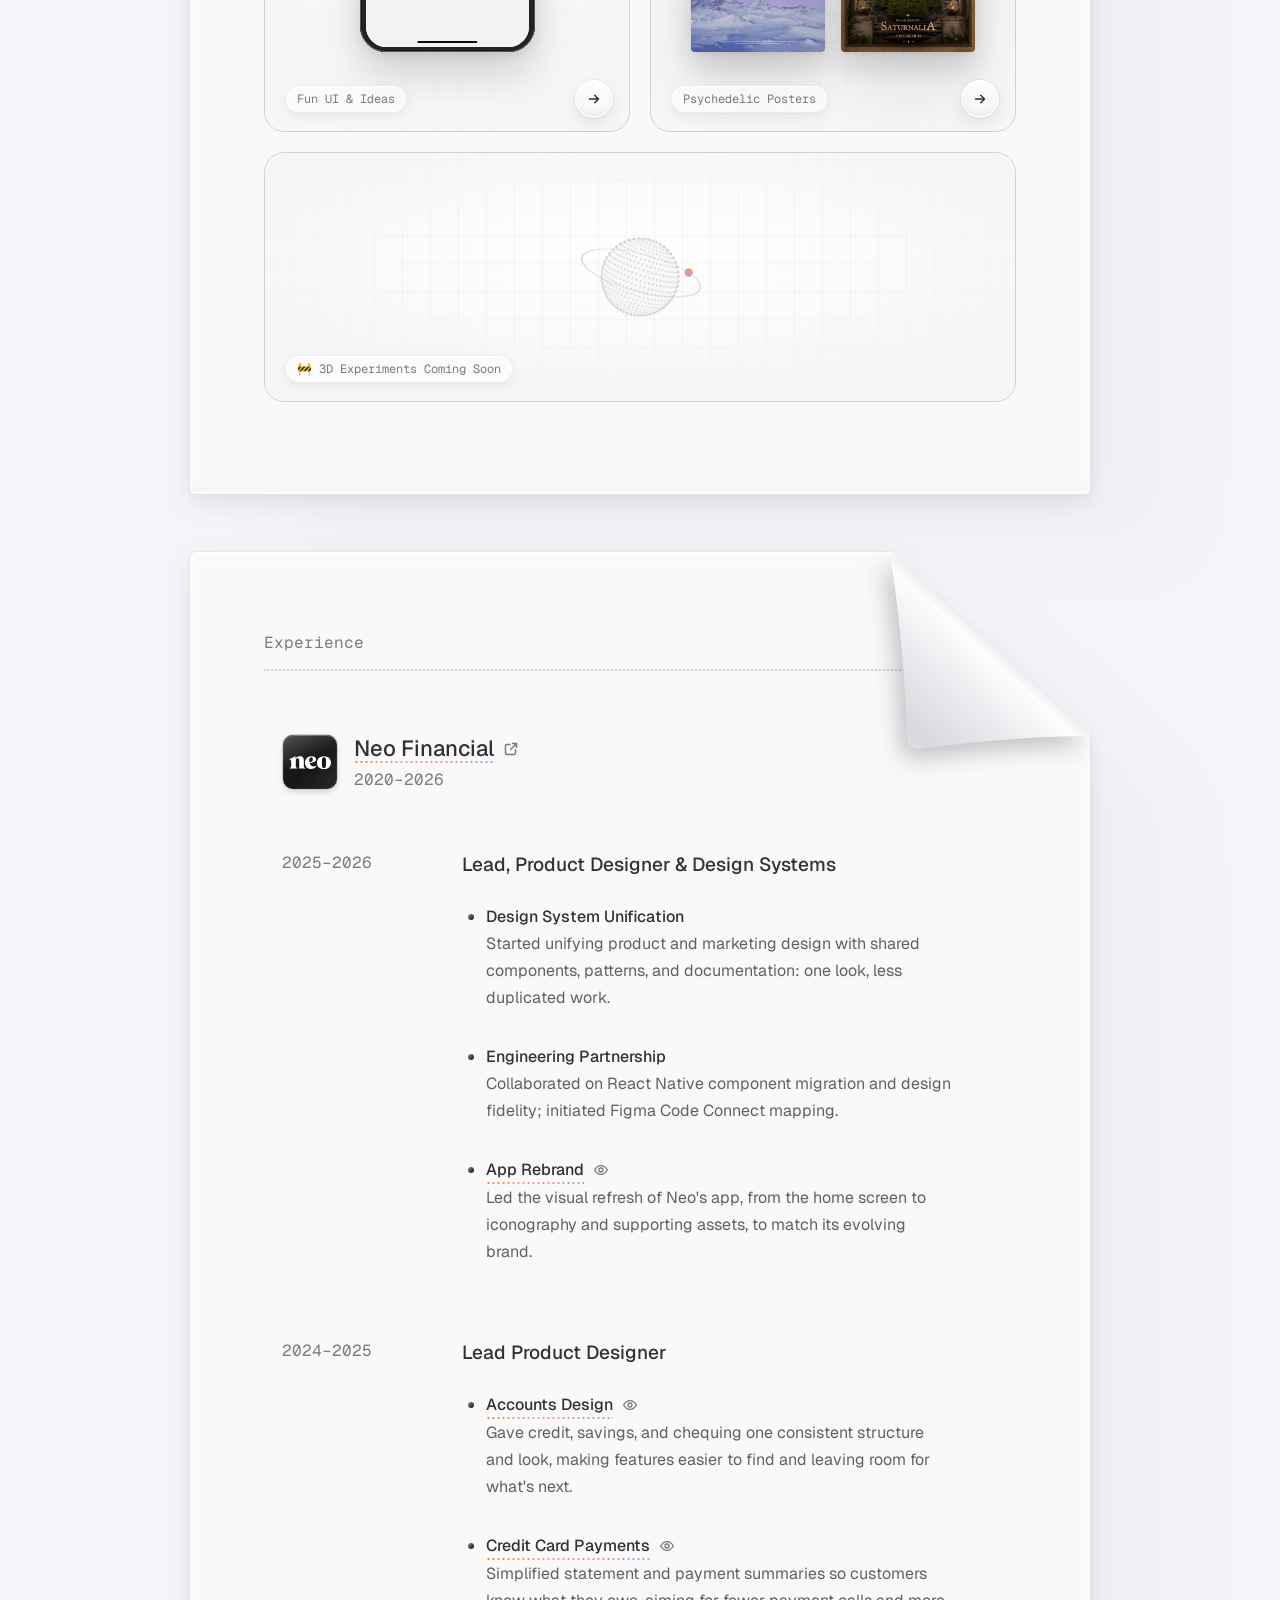
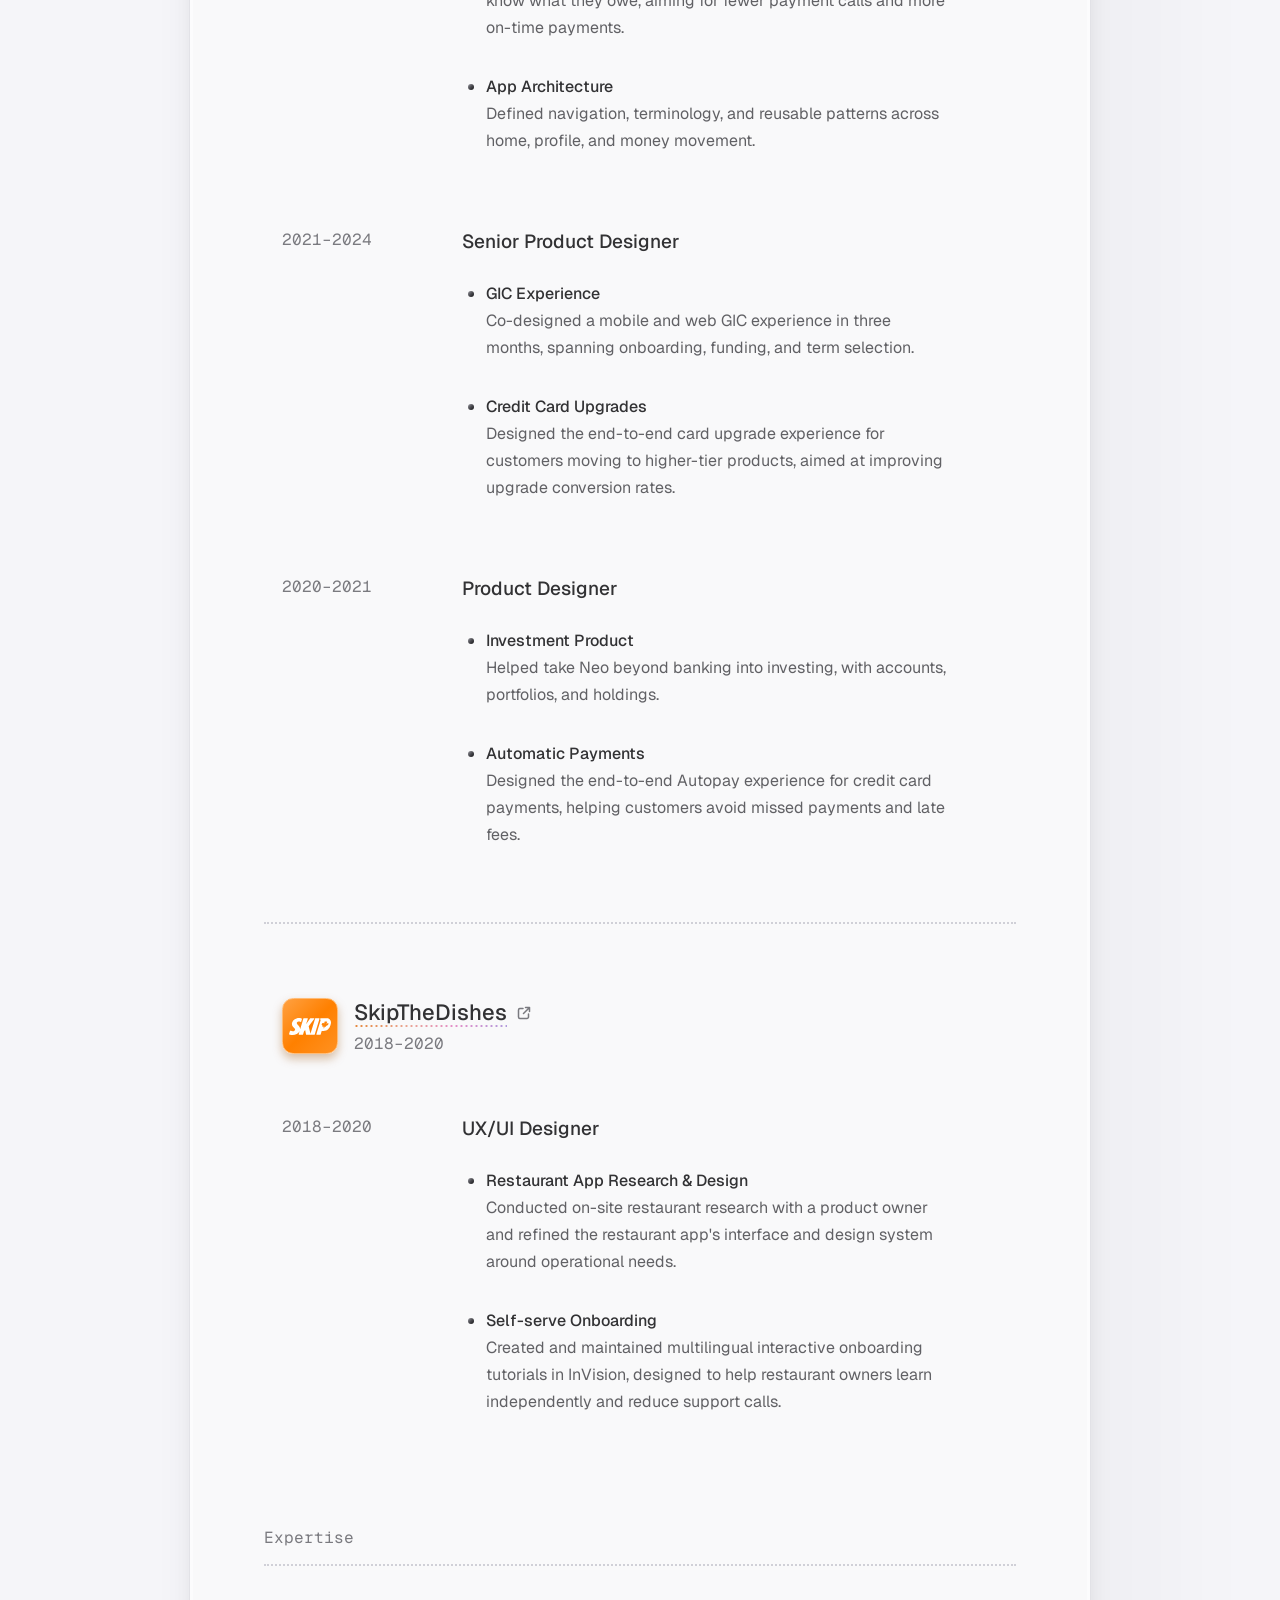
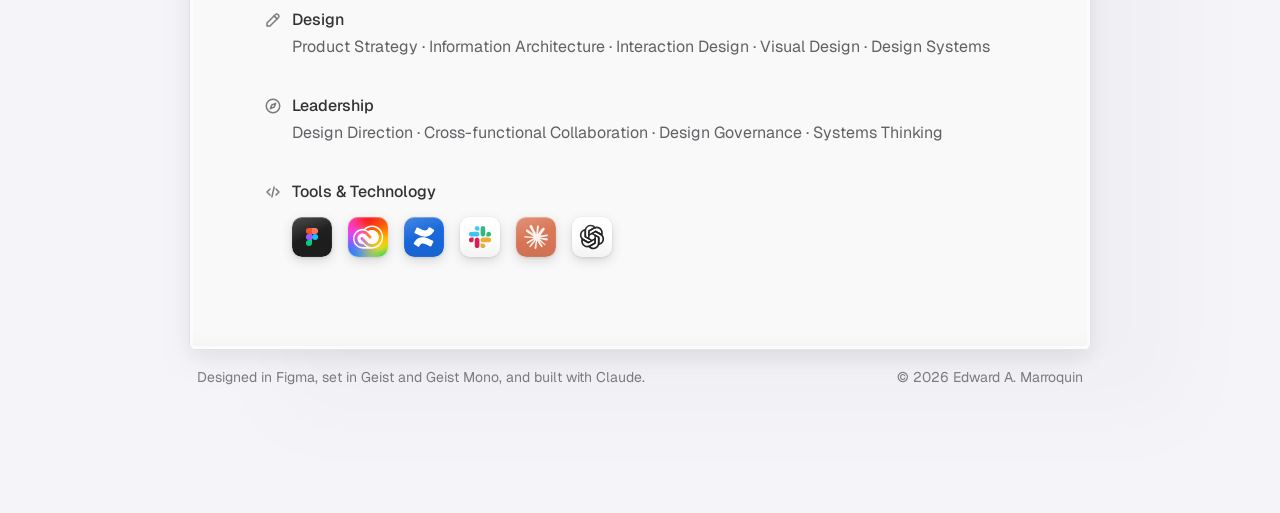
==== commit ee5d31bc: "Title finish on the resume and case studies; pills survive counter outages - The resume name, the he" ====
--- a/index.html
+++ b/index.html
@@ -52,7 +52,7 @@
   <link rel="preconnect" href="https://fonts.googleapis.com">
   <link rel="preconnect" href="https://fonts.gstatic.com" crossorigin>
   <link href="https://fonts.googleapis.com/css2?family=Geist:wght@400;500;600;700&family=Geist+Mono:wght@400&display=swap" rel="stylesheet">
-  <link rel="stylesheet" href="style.css?v=897">  <!-- bump the number after changing style.css so browsers load the new version -->
+  <link rel="stylesheet" href="style.css?v=900">  <!-- bump the number after changing style.css so browsers load the new version -->
   <!-- Loading screen: hide the page until it's revealed (see "Loading screen" in style.css).
        Set here, before anything draws, so the page never flashes in first. -->
   <script>
@@ -75,6 +75,25 @@
 </head>
 <body>
 
+  <!-- The name's finish (see .resume-name in style.css): a faint light along the
+       letters' top edges and a fine frosted grain, the same filter as the
+       presentation's titles -->
+  <svg width="0" height="0" style="position: absolute" aria-hidden="true" focusable="false">
+    <defs>
+      <filter id="wm-glass" x="-5%" y="-5%" width="110%" height="110%" color-interpolation-filters="sRGB">
+        <feOffset in="SourceAlpha" dy="1.3" result="down"/>
+        <feComposite in="SourceAlpha" in2="down" operator="out" result="edge"/>
+        <feGaussianBlur in="edge" stdDeviation="0.5" result="edgeSoft"/>
+        <feFlood flood-color="#fff" flood-opacity="0.28"/>
+        <feComposite in2="edgeSoft" operator="in" result="rim"/>
+        <feTurbulence type="fractalNoise" baseFrequency="0.9" numOctaves="2" seed="4" result="noise"/>
+        <feColorMatrix in="noise" type="matrix" values="0 0 0 0 1  0 0 0 0 1  0 0 0 0 1  0 0 0 0.16 0" result="grain"/>
+        <feComposite in="grain" in2="SourceAlpha" operator="in" result="frost"/>
+        <feMerge><feMergeNode in="SourceGraphic"/><feMergeNode in="frost"/><feMergeNode in="rim"/></feMerge>
+      </filter>
+    </defs>
+  </svg>
+
   <!-- ===== Loading screen: the stamp sways while the bar fills, then the page comes in ===== -->
   <div class="loader" role="status" aria-label="Loading">
     <div class="loader-stamp">
@@ -142,8 +161,8 @@
       </header>
 
       <p class="resume-statement resume-statement-v2">
-        I like to wander digital labyrinths, decipher patterns in the chaos, and
-        bring some <span class="soft gradient-text">glow to the pixels</span>.<span class="text-cursor" aria-hidden="true"></span>
+        <span class="wm-text">I like to wander digital labyrinths, decipher patterns in the chaos, and
+        bring some </span><span class="soft gradient-text">glow to the pixels</span><span class="wm-text">.</span><span class="text-cursor" aria-hidden="true"></span>
       </p>
 
       <h2 class="resume-label" id="selected-work">Selected Impact</h2>
@@ -1294,51 +1313,71 @@
       document.getElementById("stat-read").textContent = Math.max(1, Math.round(words / 200)) + " min read";
 
       // Shared counters (Abacus). Likes = "likes-up" minus "likes-down", since
-      // the service can only count up.
+      // the service can only count up. The service sometimes goes down:
+      // requests give up after 4s, and each pill shows the last count this
+      // browser saw (kept in localStorage) instead of "–".
       var api = "https://abacus.jasoncameron.dev";
       var ns = "emarroquinlucha-github-io";
       // Preview copies of the page (<html data-preview>) show the
       // live counts but don't add views or likes to them
       var preview = document.documentElement.hasAttribute("data-preview");
       function counter(action, key) {
-        return fetch(api + "/" + action + "/" + ns + "/" + key)
-          .then(function (r) { return r.ok ? r.json() : { value: 0 }; })
-          .then(function (d) { return Math.max(0, d.value || 0); });
+        var ctrl = window.AbortController ? new AbortController() : null;
+        var timer = ctrl && setTimeout(function () { ctrl.abort(); }, 4000);
+        return fetch(api + "/" + action + "/" + ns + "/" + key, ctrl ? { signal: ctrl.signal } : {})
+          .then(function (r) {
+            // A server error means the service is down, not a count of 0
+            if (!r.ok && r.status !== 404) throw new Error("counter " + r.status);
+            return r.ok ? r.json() : { value: 0 };
+          })
+          .then(function (d) { clearTimeout(timer); return Math.max(0, d.value || 0); },
+                function (e) { clearTimeout(timer); throw e; });
       }
       function store(key, value) {
         try { if (value === undefined) return localStorage.getItem(key); localStorage.setItem(key, value); } catch (e) {}
       }
       function show(el, n) { el.textContent = n.toLocaleString(); }
+      // The last count seen, shown at once and kept if the service is down
+      function last(name, n) {
+        if (n === undefined) { var v = parseInt(store("resume-" + name + "-last"), 10); return isNaN(v) ? null : v; }
+        store("resume-" + name + "-last", String(n));
+      }
 
       // Views: counted once per browser, so refreshes don't inflate it
       var viewsEl = document.getElementById("stat-views-count");
       var seen = store("resume-viewed") === "1";
+      var lastViews = last("views");
+      if (lastViews !== null) show(viewsEl, lastViews);
       counter(seen || preview ? "get" : "hit", "resume-views")
         .then(function (n) {
           if (!seen && !preview) store("resume-viewed", "1");
+          last("views", n);
           show(viewsEl, n);
           document.getElementById("stat-views").setAttribute("aria-label", n.toLocaleString() + " views");
         })
-        .catch(function () { viewsEl.textContent = "–"; });
+        .catch(function () { if (lastViews === null) viewsEl.textContent = "–"; });
 
       // Likes
       var likeBtn = document.getElementById("stat-like");
       var likeEl = document.getElementById("stat-like-count");
       var liked = store("resume-liked") === "1";
-      var likes = 0;
+      var lastLikes = last("likes");
+      var likes = lastLikes || 0;
       function render() {
         likeBtn.classList.toggle("is-liked", liked);
         likeBtn.setAttribute("aria-pressed", liked ? "true" : "false");
         show(likeEl, likes);
       }
+      if (lastLikes !== null) render();
       Promise.all([counter("get", "resume-likes-up"), counter("get", "resume-likes-down")])
-        .then(function (v) { likes = Math.max(0, v[0] - v[1]); render(); })
-        .catch(function () { likeEl.textContent = "–"; });
+        .then(function (v) { likes = Math.max(0, v[0] - v[1]); last("likes", likes); render(); })
+        .catch(function () { if (lastLikes === null) likeEl.textContent = "–"; });
       likeBtn.classList.toggle("is-liked", liked);
 
       likeBtn.addEventListener("click", function () {
         liked = !liked;
         likes = Math.max(0, likes + (liked ? 1 : -1));
+        last("likes", likes);
         if (!preview) store("resume-liked", liked ? "1" : "0");
         render();
         // Restart the bounce (and the heart pop when liking)
--- a/style.css
+++ b/style.css
@@ -2379,10 +2379,58 @@
   100% { opacity: 1; background-position: 0 0; }
 }
 
+/* The headline's plain words in the same finish (the gradient words keep
+   their own): each line gets the gradient top to bottom (clone), and the
+   filter sits on the plain words only, so the animated gradient words
+   don't make it redraw every frame */
+.resume-statement .wm-text {
+  padding-bottom: 0.06em;
+  background: linear-gradient(180deg, #3d443f 0%, #1a1e1b 55%, #0f1210 100%);
+  -webkit-box-decoration-break: clone;
+  box-decoration-break: clone;
+  -webkit-background-clip: text;
+  background-clip: text;
+  color: transparent;
+  -webkit-text-fill-color: transparent;
+  filter: url(#wm-glass);
+}
+
+/* ===== Title finish (case studies) =====
+   The page title and the section and step titles in the presentation
+   titles' finish: a dark green-black gradient down each line (one gradient
+   per line height), with a faint light along the letters' top edges and a
+   fine frosted grain (#wm-glass, in each case study's page). Highlighted
+   words keep solid text over their marker band, so the band doesn't tint
+   them. */
+.page-case :is(.case-page-title, .case-page-section h2:not(.case-eyebrow), .case-page-section h3) {
+  background: linear-gradient(180deg, #3d443f 0%, #1a1e1b 55%, #0f1210 100%) 0 0 / 100% 1lh repeat-y;
+  -webkit-background-clip: text;
+  background-clip: text;
+  color: transparent;
+  -webkit-text-fill-color: transparent;
+  filter: url(#wm-glass);
+}
+
+.page-case :is(.case-page-title, .case-page-section h2:not(.case-eyebrow), .case-page-section h3) .case-mark {
+  color: #1a1e1b;
+  -webkit-text-fill-color: #1a1e1b;
+}
+
+/* The name in the presentation titles' finish: a dark green-black gradient
+   down the letters, a faint light along their top edges and a fine frosted
+   grain (#wm-glass, in index.html) */
 .resume-name {
   font: var(--type-h1);
   letter-spacing: normal;
-  color: var(--resume-text);
+  width: fit-content;
+  padding-bottom: 0.06em;
+  margin-bottom: -0.06em;
+  background: linear-gradient(180deg, #3d443f 0%, #1a1e1b 55%, #0f1210 100%);
+  -webkit-background-clip: text;
+  background-clip: text;
+  color: transparent;
+  -webkit-text-fill-color: transparent;
+  filter: url(#wm-glass);
 }
 
 .resume-title,
